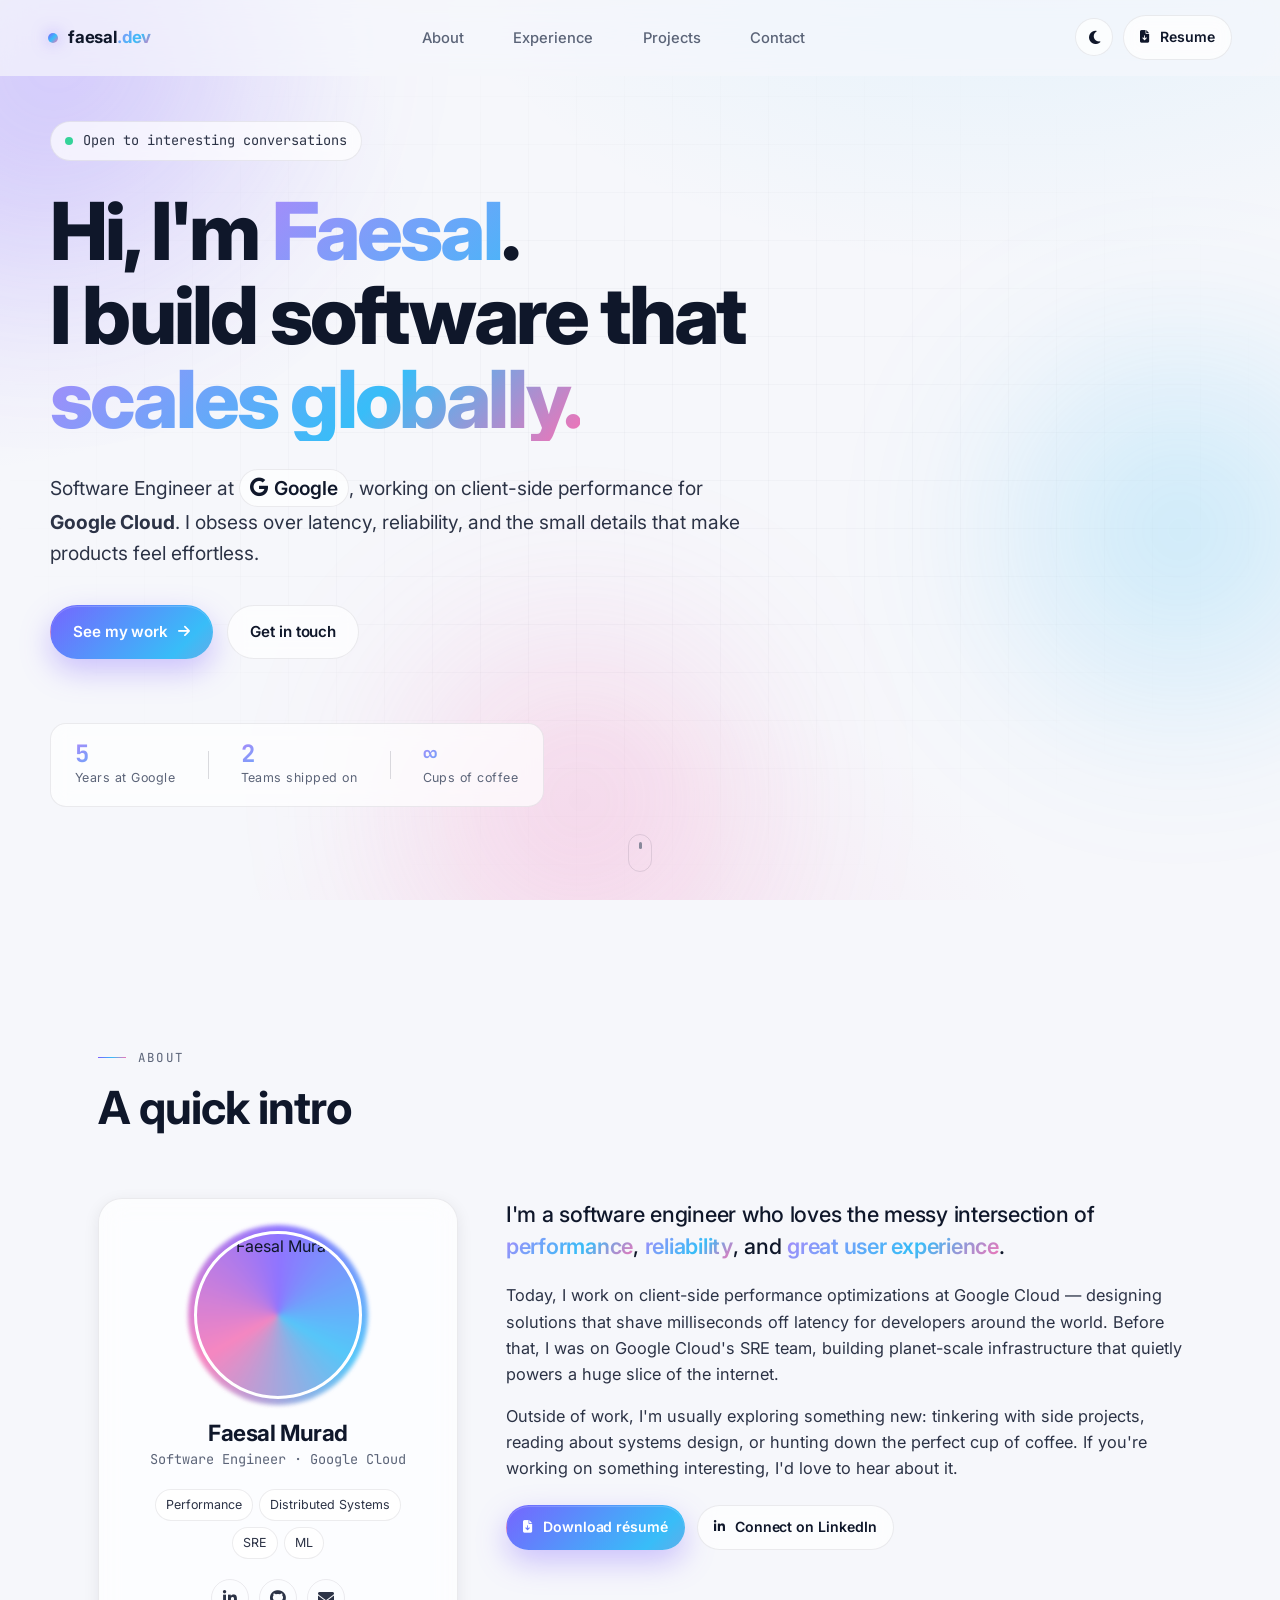
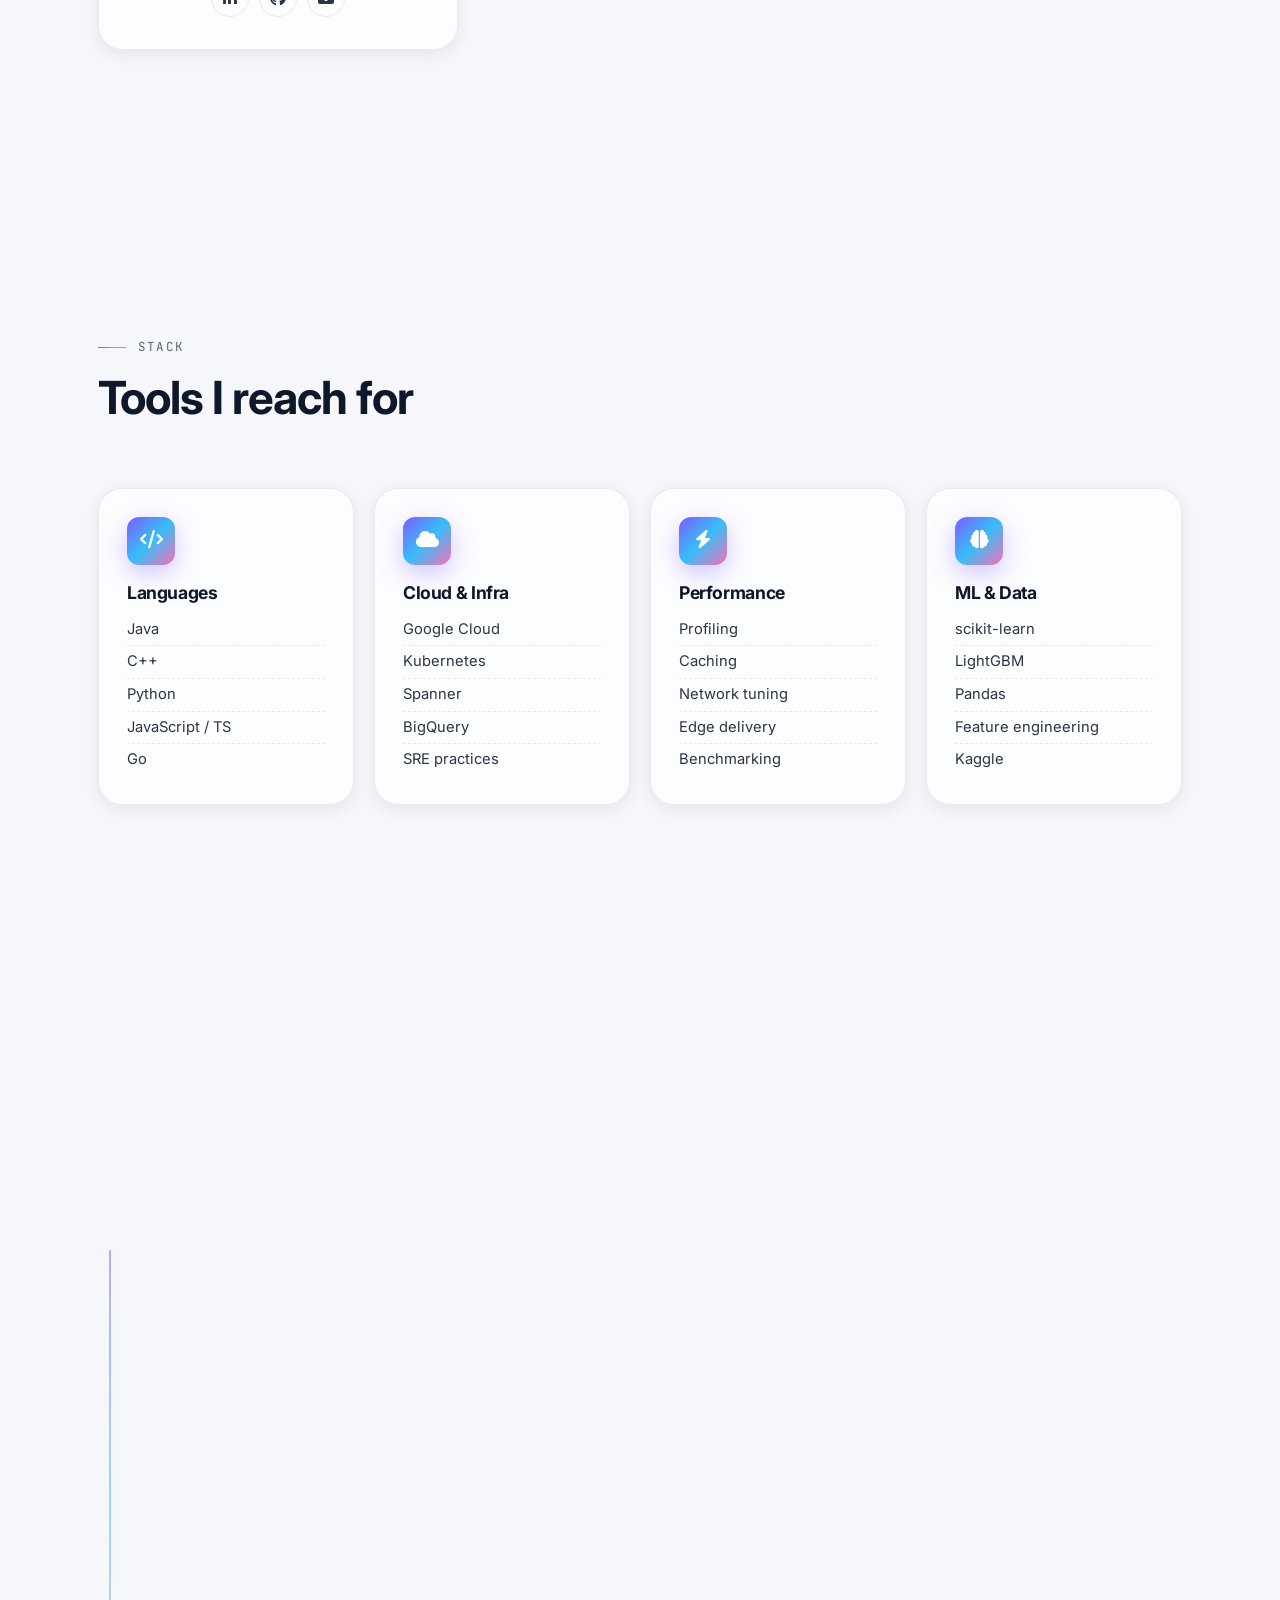
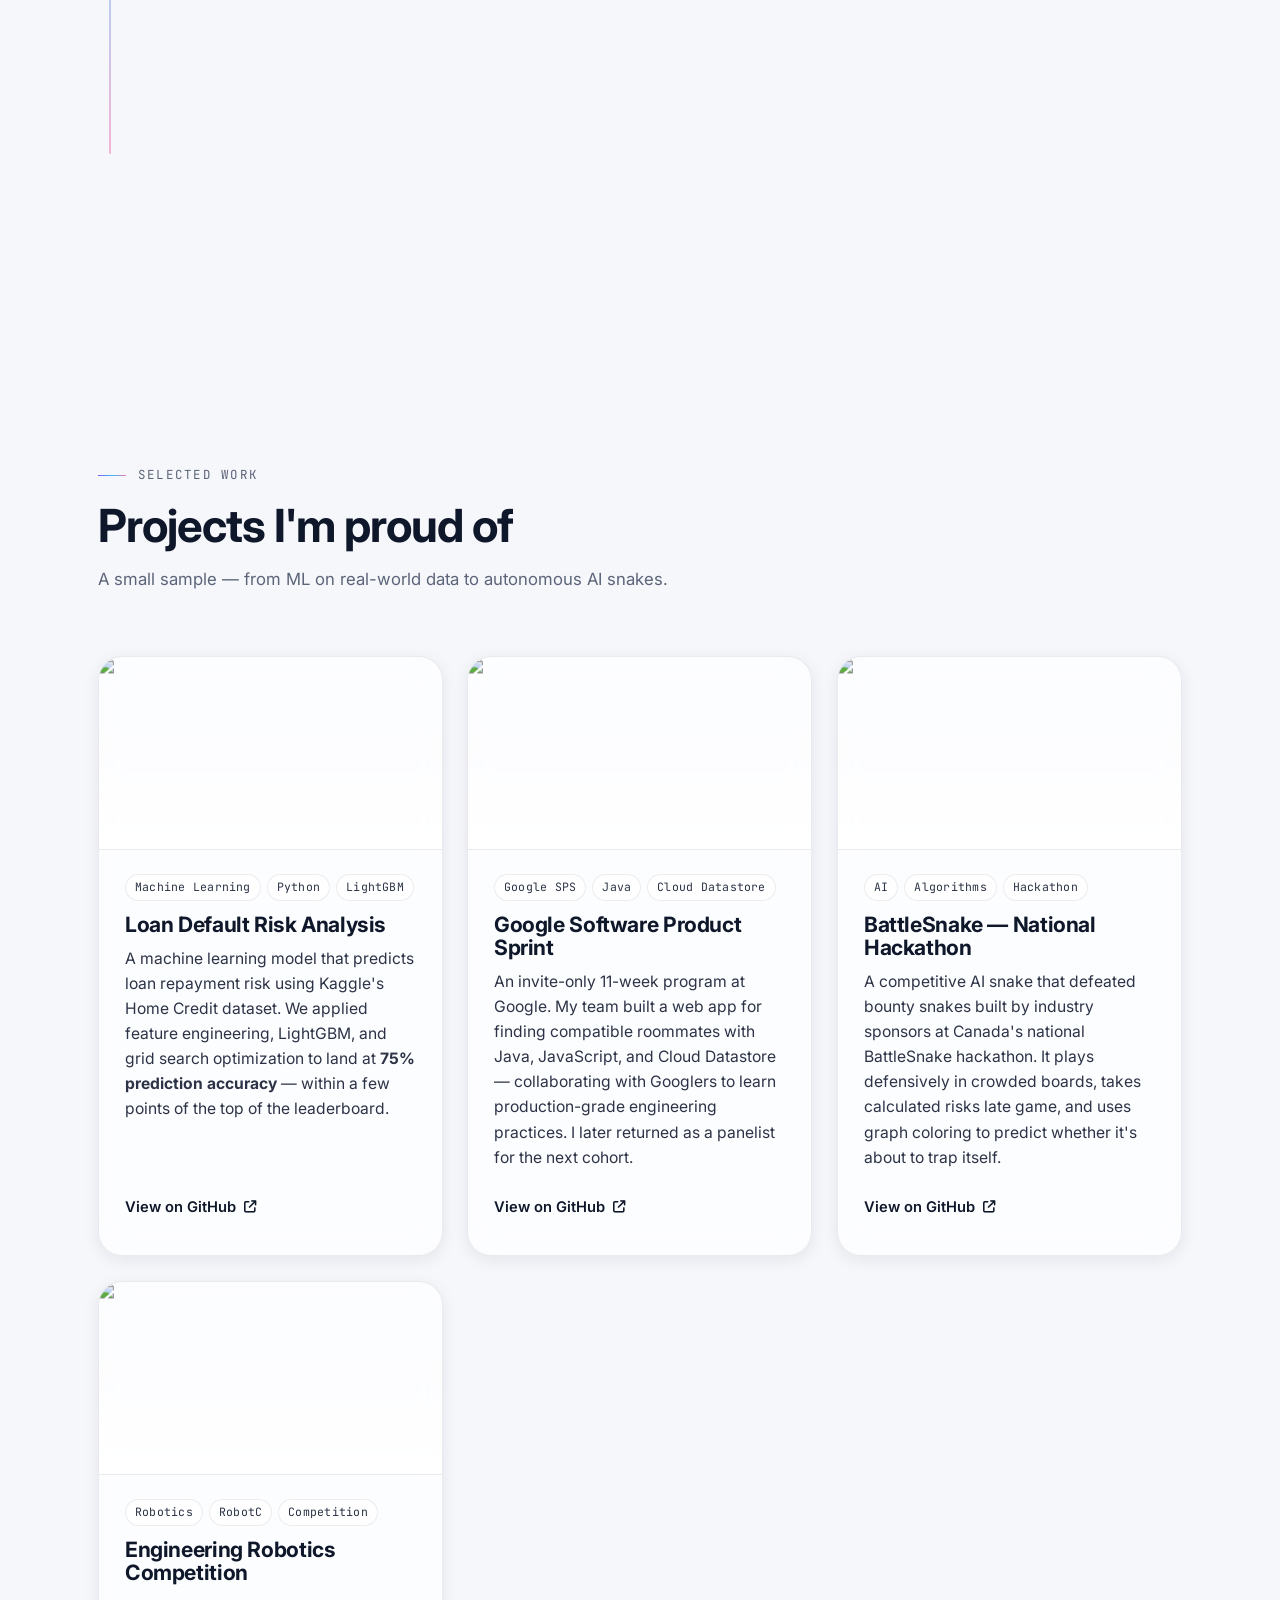
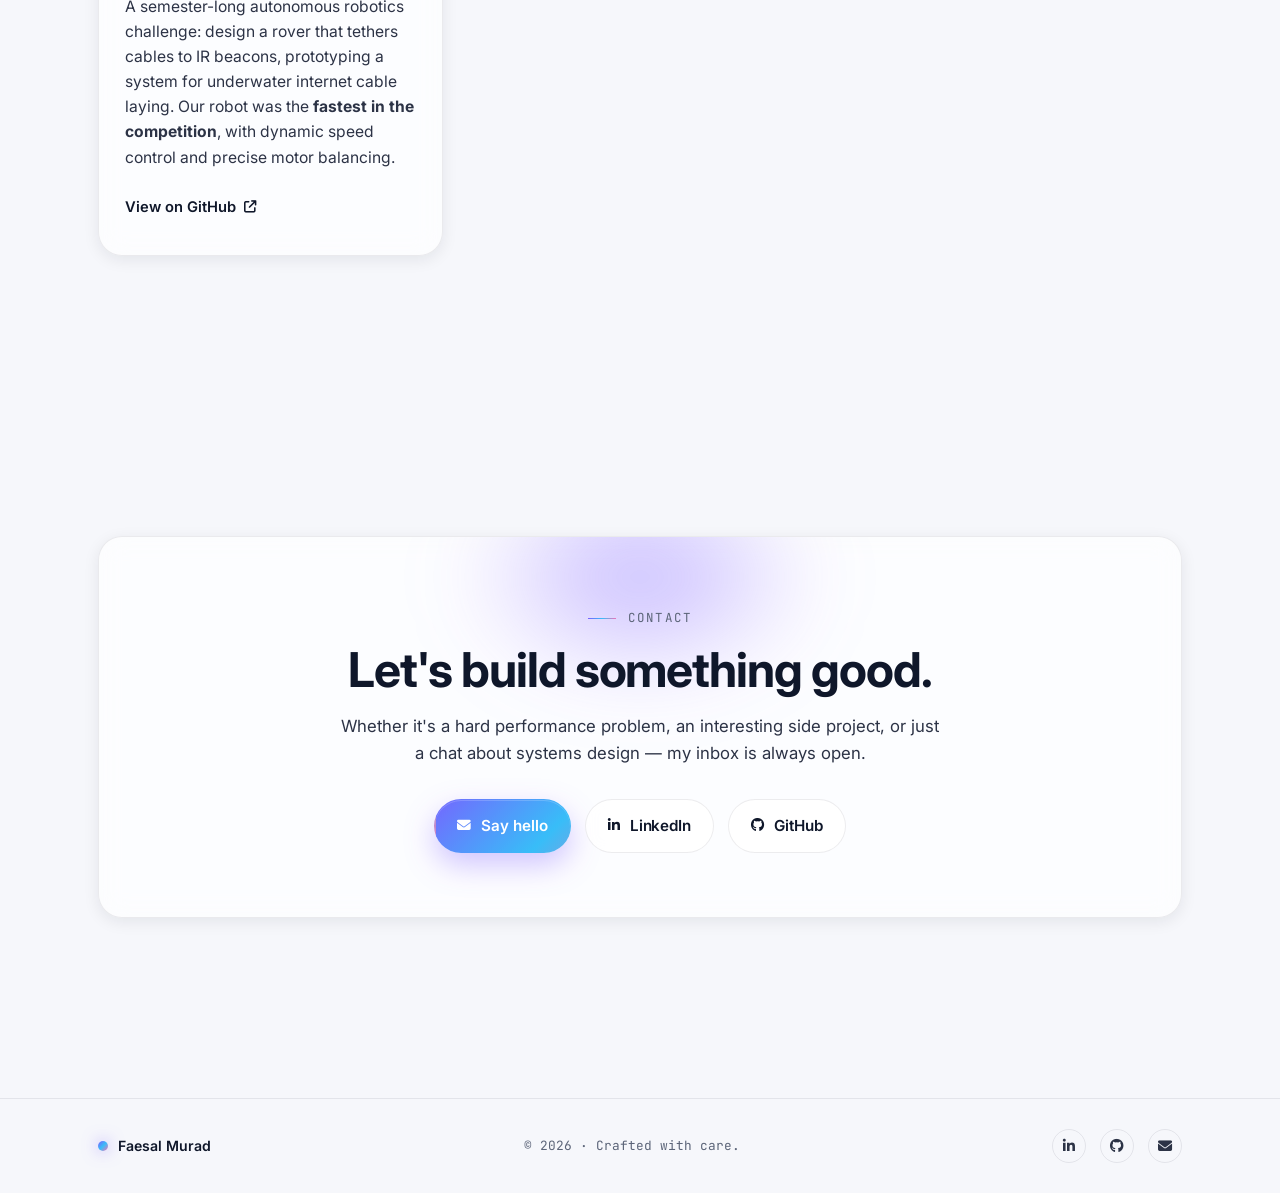
==== index.html @ 078f7876 "Modernize portfolio: dark/light theme, glassmorphism, animations Full redesign of the personal site " ====
<!DOCTYPE html>
<html lang="en">

<head>
  <meta charset="utf-8" />
  <meta name="viewport" content="width=device-width, initial-scale=1" />
  <meta name="description" content="Faesal Murad — Software Engineer at Google. Building performant, planet-scale systems for Google Cloud." />
  <meta name="theme-color" content="#0b0d12" />
  <meta http-equiv="cache-control" content="no-cache" />
  <meta http-equiv="expires" content="0" />
  <meta http-equiv="pragma" content="no-cache" />

  <title>Faesal Murad — Software Engineer @ Google</title>

  <link rel="preconnect" href="https://fonts.googleapis.com" />
  <link rel="preconnect" href="https://fonts.gstatic.com" crossorigin />
  <link href="https://fonts.googleapis.com/css2?family=Inter:wght@300;400;500;600;700;800&family=JetBrains+Mono:wght@400;500;600&display=swap" rel="stylesheet" />

  <link rel="stylesheet" href="https://cdnjs.cloudflare.com/ajax/libs/font-awesome/6.5.2/css/all.min.css" integrity="sha512-SnH5WK+bZxgPHs44uWIX+LLJAJ9/2PkPKZ5QiAj6Ta86w+fsb2TkcmfRyVX3pBnMFcV7oQPJkl9QevSCWr3W6A==" crossorigin="anonymous" referrerpolicy="no-referrer" />
  <link rel="stylesheet" href="assets/css/main.css" />
</head>

<body class="is-preload">
  <!-- Animated background -->
  <div class="bg-mesh" aria-hidden="true">
    <div class="blob blob-1"></div>
    <div class="blob blob-2"></div>
    <div class="blob blob-3"></div>
    <div class="grid-overlay"></div>
  </div>

  <!-- Cursor follower -->
  <div class="cursor-glow" aria-hidden="true"></div>

  <!-- Top navigation -->
  <nav class="nav" aria-label="Primary">
    <a href="#top" class="nav-brand">
      <span class="brand-dot"></span>
      <span class="brand-text">faesal<span class="brand-accent">.dev</span></span>
    </a>
    <ul class="nav-links">
      <li><a href="#about">About</a></li>
      <li><a href="#experience">Experience</a></li>
      <li><a href="#projects">Projects</a></li>
      <li><a href="#contact">Contact</a></li>
    </ul>
    <div class="nav-actions">
      <button id="theme-toggle" class="theme-toggle" aria-label="Toggle theme" title="Toggle theme">
        <i class="fas fa-moon" aria-hidden="true"></i>
      </button>
      <a href="FaesalMuradResume.pdf" class="btn btn-ghost btn-sm" target="_blank" rel="noopener">
        <i class="fas fa-file-arrow-down" aria-hidden="true"></i>
        <span>Resume</span>
      </a>
    </div>
  </nav>

  <main id="top">
    <!-- Hero -->
    <section class="hero">
      <div class="hero-inner">
        <div class="hero-status reveal">
          <span class="status-dot"></span>
          <span>Open to interesting conversations</span>
        </div>

        <h1 class="hero-title reveal">
          Hi, I'm <span class="grad-text">Faesal</span>.<br />
          I build software that<br />
          <span class="rotator">
            <span class="rotator-track">
              <span>scales globally.</span>
              <span>moves fast.</span>
              <span>just works.</span>
              <span>scales globally.</span>
            </span>
          </span>
        </h1>

        <p class="hero-sub reveal">
          Software Engineer at <a class="link-pill" href="https://about.google/" target="_blank" rel="noopener"><i class="fab fa-google" aria-hidden="true"></i><span>Google</span></a>,
          working on client-side performance for <strong>Google Cloud</strong>. I obsess over latency, reliability, and the small details that make products feel effortless.
        </p>

        <div class="hero-cta reveal">
          <a href="#projects" class="btn btn-primary">
            <span>See my work</span>
            <i class="fas fa-arrow-right" aria-hidden="true"></i>
          </a>
          <a href="#contact" class="btn btn-ghost">
            <span>Get in touch</span>
          </a>
        </div>

        <div class="hero-meta reveal">
          <div class="meta-item">
            <span class="meta-num" data-count="5">0</span>
            <span class="meta-label">Years at Google</span>
          </div>
          <div class="meta-divider"></div>
          <div class="meta-item">
            <span class="meta-num" data-count="2">0</span>
            <span class="meta-label">Teams shipped on</span>
          </div>
          <div class="meta-divider"></div>
          <div class="meta-item">
            <span class="meta-num">∞</span>
            <span class="meta-label">Cups of coffee</span>
          </div>
        </div>
      </div>

      <a href="#about" class="scroll-cue" aria-label="Scroll down">
        <span></span>
      </a>
    </section>

    <!-- About -->
    <section id="about" class="section">
      <div class="section-head reveal">
        <span class="eyebrow"><span class="eyebrow-line"></span>About</span>
        <h2>A quick intro</h2>
      </div>

      <div class="about-grid">
        <div class="about-card glass reveal">
          <div class="about-avatar">
            <img src="images/profile_picture.png" alt="Faesal Murad" loading="lazy" />
            <span class="avatar-ring"></span>
          </div>
          <h3>Faesal Murad</h3>
          <p class="about-role">Software Engineer · Google Cloud</p>
          <ul class="about-tags">
            <li>Performance</li>
            <li>Distributed Systems</li>
            <li>SRE</li>
            <li>ML</li>
          </ul>
          <div class="about-socials">
            <a href="https://www.linkedin.com/in/faesalmurad/" aria-label="LinkedIn" target="_blank" rel="noopener"><i class="fab fa-linkedin-in"></i></a>
            <a href="https://github.com/faesalm" aria-label="GitHub" target="_blank" rel="noopener"><i class="fab fa-github"></i></a>
            <a href="mailto:faesalmurad@gmail.com" aria-label="Email"><i class="fas fa-envelope"></i></a>
          </div>
        </div>

        <div class="about-content reveal">
          <p class="lede">
            I'm a software engineer who loves the messy intersection of <em>performance</em>, <em>reliability</em>, and <em>great user experience</em>.
          </p>
          <p>
            Today, I work on client-side performance optimizations at Google Cloud — designing solutions that shave milliseconds off latency for developers around the world. Before that, I was on Google Cloud's SRE team, building planet-scale infrastructure that quietly powers a huge slice of the internet.
          </p>
          <p>
            Outside of work, I'm usually exploring something new: tinkering with side projects, reading about systems design, or hunting down the perfect cup of coffee. If you're working on something interesting, I'd love to hear about it.
          </p>

          <div class="about-cta">
            <a href="FaesalMuradResume.pdf" class="btn btn-primary btn-sm" target="_blank" rel="noopener">
              <i class="fas fa-file-arrow-down"></i>
              <span>Download résumé</span>
            </a>
            <a href="https://www.linkedin.com/in/faesalmurad/" class="btn btn-ghost btn-sm" target="_blank" rel="noopener">
              <i class="fab fa-linkedin-in"></i>
              <span>Connect on LinkedIn</span>
            </a>
          </div>
        </div>
      </div>
    </section>

    <!-- Skills / Stack -->
    <section id="skills" class="section">
      <div class="section-head reveal">
        <span class="eyebrow"><span class="eyebrow-line"></span>Stack</span>
        <h2>Tools I reach for</h2>
      </div>

      <div class="skills-grid">
        <div class="skill-card glass reveal">
          <div class="skill-icon"><i class="fas fa-code"></i></div>
          <h4>Languages</h4>
          <ul>
            <li>Java</li><li>C++</li><li>Python</li><li>JavaScript / TS</li><li>Go</li>
          </ul>
        </div>
        <div class="skill-card glass reveal">
          <div class="skill-icon"><i class="fas fa-cloud"></i></div>
          <h4>Cloud &amp; Infra</h4>
          <ul>
            <li>Google Cloud</li><li>Kubernetes</li><li>Spanner</li><li>BigQuery</li><li>SRE practices</li>
          </ul>
        </div>
        <div class="skill-card glass reveal">
          <div class="skill-icon"><i class="fas fa-bolt"></i></div>
          <h4>Performance</h4>
          <ul>
            <li>Profiling</li><li>Caching</li><li>Network tuning</li><li>Edge delivery</li><li>Benchmarking</li>
          </ul>
        </div>
        <div class="skill-card glass reveal">
          <div class="skill-icon"><i class="fas fa-brain"></i></div>
          <h4>ML &amp; Data</h4>
          <ul>
            <li>scikit-learn</li><li>LightGBM</li><li>Pandas</li><li>Feature engineering</li><li>Kaggle</li>
          </ul>
        </div>
      </div>
    </section>

    <!-- Experience timeline -->
    <section id="experience" class="section">
      <div class="section-head reveal">
        <span class="eyebrow"><span class="eyebrow-line"></span>Experience</span>
        <h2>The path so far</h2>
      </div>

      <ol class="timeline">
        <li class="timeline-item reveal">
          <div class="timeline-dot"><i class="fab fa-google"></i></div>
          <div class="timeline-card glass">
            <div class="timeline-meta">
              <span class="timeline-when">Now</span>
              <span class="timeline-where">Google Cloud · Performance</span>
            </div>
            <h3>Software Engineer — Client-side Performance</h3>
            <p>Designing and shipping client-side optimizations that reduce latency for Google Cloud customers. Working across tooling, SDKs, and developer experience.</p>
          </div>
        </li>
        <li class="timeline-item reveal">
          <div class="timeline-dot"><i class="fas fa-shield-halved"></i></div>
          <div class="timeline-card glass">
            <div class="timeline-meta">
              <span class="timeline-when">Year 1</span>
              <span class="timeline-where">Google Cloud · SRE</span>
            </div>
            <h3>Software Engineer — Site Reliability</h3>
            <p>Built planet-scale infrastructure powering Google Cloud's industry-leading reliability. Focused on automation, monitoring, and graceful failure modes.</p>
          </div>
        </li>
        <li class="timeline-item reveal">
          <div class="timeline-dot"><i class="fas fa-graduation-cap"></i></div>
          <div class="timeline-card glass">
            <div class="timeline-meta">
              <span class="timeline-when">Earlier</span>
              <span class="timeline-where">Internships &amp; programs</span>
            </div>
            <h3>Google SPS, Internships, Hackathons</h3>
            <p>Software Product Sprint with Google, robotics competitions, BattleSnake nationals, and a heap of side projects that taught me to ship.</p>
          </div>
        </li>
      </ol>
    </section>

    <!-- Projects -->
    <section id="projects" class="section">
      <div class="section-head reveal">
        <span class="eyebrow"><span class="eyebrow-line"></span>Selected work</span>
        <h2>Projects I'm proud of</h2>
        <p class="section-sub">A small sample — from ML on real-world data to autonomous AI snakes.</p>
      </div>

      <div class="projects-grid">
        <article class="project-card glass reveal" data-tilt>
          <a class="project-media" href="https://github.com/faesalm/Loan-Default" target="_blank" rel="noopener" aria-label="View Loan Default Risk Analysis on GitHub">
            <img src="images/thumbs/loans.jpg" alt="" loading="lazy" />
            <span class="project-glow"></span>
          </a>
          <div class="project-body">
            <div class="project-tags">
              <span>Machine Learning</span>
              <span>Python</span>
              <span>LightGBM</span>
            </div>
            <h3>Loan Default Risk Analysis</h3>
            <p>A machine learning model that predicts loan repayment risk using Kaggle's Home Credit dataset. We applied feature engineering, LightGBM, and grid search optimization to land at <strong>75% prediction accuracy</strong> — within a few points of the top of the leaderboard.</p>
            <a href="https://github.com/faesalm/Loan-Default" class="project-link" target="_blank" rel="noopener">
              <span>View on GitHub</span>
              <i class="fas fa-arrow-up-right-from-square"></i>
            </a>
          </div>
        </article>

        <article class="project-card glass reveal" data-tilt>
          <a class="project-media" href="https://github.com/codeu-spring-2019-team-36/codeu-starter-project" target="_blank" rel="noopener" aria-label="View Google SPS project on GitHub">
            <img src="images/thumbs/CodeU.jpg" alt="" loading="lazy" />
            <span class="project-glow"></span>
          </a>
          <div class="project-body">
            <div class="project-tags">
              <span>Google SPS</span>
              <span>Java</span>
              <span>Cloud Datastore</span>
            </div>
            <h3>Google Software Product Sprint</h3>
            <p>An invite-only 11-week program at Google. My team built a web app for finding compatible roommates with Java, JavaScript, and Cloud Datastore — collaborating with Googlers to learn production-grade engineering practices. I later returned as a panelist for the next cohort.</p>
            <a href="https://github.com/codeu-spring-2019-team-36/codeu-starter-project" class="project-link" target="_blank" rel="noopener">
              <span>View on GitHub</span>
              <i class="fas fa-arrow-up-right-from-square"></i>
            </a>
          </div>
        </article>

        <article class="project-card glass reveal" data-tilt>
          <a class="project-media" href="https://github.com/faesalm/battlesnake_2019" target="_blank" rel="noopener" aria-label="View BattleSnake project on GitHub">
            <img src="images/thumbs/battlesnake.png" alt="" loading="lazy" />
            <span class="project-glow"></span>
          </a>
          <div class="project-body">
            <div class="project-tags">
              <span>AI</span>
              <span>Algorithms</span>
              <span>Hackathon</span>
            </div>
            <h3>BattleSnake — National Hackathon</h3>
            <p>A competitive AI snake that defeated bounty snakes built by industry sponsors at Canada's national BattleSnake hackathon. It plays defensively in crowded boards, takes calculated risks late game, and uses graph coloring to predict whether it's about to trap itself.</p>
            <a href="https://github.com/faesalm/battlesnake_2019" class="project-link" target="_blank" rel="noopener">
              <span>View on GitHub</span>
              <i class="fas fa-arrow-up-right-from-square"></i>
            </a>
          </div>
        </article>

        <article class="project-card glass reveal" data-tilt>
          <a class="project-media" href="https://github.com/faesalm/ENGR-120" target="_blank" rel="noopener" aria-label="View Engineering Robotics Competition on GitHub">
            <img src="images/thumbs/robot.jpg" alt="" loading="lazy" />
            <span class="project-glow"></span>
          </a>
          <div class="project-body">
            <div class="project-tags">
              <span>Robotics</span>
              <span>RobotC</span>
              <span>Competition</span>
            </div>
            <h3>Engineering Robotics Competition</h3>
            <p>A semester-long autonomous robotics challenge: design a rover that tethers cables to IR beacons, prototyping a system for underwater internet cable laying. Our robot was the <strong>fastest in the competition</strong>, with dynamic speed control and precise motor balancing.</p>
            <a href="https://github.com/faesalm/ENGR-120" class="project-link" target="_blank" rel="noopener">
              <span>View on GitHub</span>
              <i class="fas fa-arrow-up-right-from-square"></i>
            </a>
          </div>
        </article>
      </div>
    </section>

    <!-- Contact -->
    <section id="contact" class="section">
      <div class="contact-card glass reveal">
        <div class="contact-glow"></div>
        <span class="eyebrow"><span class="eyebrow-line"></span>Contact</span>
        <h2>Let's build something good.</h2>
        <p>Whether it's a hard performance problem, an interesting side project, or just a chat about systems design — my inbox is always open.</p>

        <div class="contact-actions">
          <a href="mailto:faesalmurad@gmail.com" class="btn btn-primary">
            <i class="fas fa-envelope"></i>
            <span>Say hello</span>
          </a>
          <a href="https://www.linkedin.com/in/faesalmurad/" class="btn btn-ghost" target="_blank" rel="noopener">
            <i class="fab fa-linkedin-in"></i>
            <span>LinkedIn</span>
          </a>
          <a href="https://github.com/faesalm" class="btn btn-ghost" target="_blank" rel="noopener">
            <i class="fab fa-github"></i>
            <span>GitHub</span>
          </a>
        </div>
      </div>
    </section>
  </main>

  <footer class="footer">
    <div class="footer-inner">
      <span class="footer-brand">
        <span class="brand-dot"></span>
        Faesal Murad
      </span>
      <span class="footer-meta">© <span id="year"></span> · Crafted with care.</span>
      <div class="footer-socials">
        <a href="https://www.linkedin.com/in/faesalmurad/" aria-label="LinkedIn" target="_blank" rel="noopener"><i class="fab fa-linkedin-in"></i></a>
        <a href="https://github.com/faesalm" aria-label="GitHub" target="_blank" rel="noopener"><i class="fab fa-github"></i></a>
        <a href="mailto:faesalmurad@gmail.com" aria-label="Email"><i class="fas fa-envelope"></i></a>
      </div>
    </div>
  </footer>

  <script src="assets/js/main.js"></script>
</body>

</html>
---- assets/css/main.css ----
/* =========================================================
   Faesal Murad — portfolio
   Modern dark/light theme, glassmorphism, gradients, motion
   ========================================================= */

/* ---------- Reset / base ---------- */
*,
*::before,
*::after {
  box-sizing: border-box;
}

html {
  scroll-behavior: smooth;
  -webkit-font-smoothing: antialiased;
  -moz-osx-font-smoothing: grayscale;
  text-rendering: optimizeLegibility;
}

body {
  margin: 0;
  min-height: 100vh;
  font-family: 'Inter', -apple-system, BlinkMacSystemFont, 'Segoe UI', Roboto, sans-serif;
  font-size: 16px;
  line-height: 1.6;
  color: var(--fg);
  background: var(--bg);
  overflow-x: hidden;
  transition: background-color 0.4s ease, color 0.4s ease;
}

img {
  max-width: 100%;
  display: block;
}

button {
  font-family: inherit;
  cursor: pointer;
  background: none;
  border: none;
  color: inherit;
}

a {
  color: inherit;
  text-decoration: none;
  transition: color 0.2s ease;
}

ul {
  list-style: none;
  padding: 0;
  margin: 0;
}

::selection {
  background: rgba(124, 92, 255, 0.35);
  color: #fff;
}

/* ---------- Theme tokens ---------- */
:root {
  /* dark default */
  --bg: #0b0d12;
  --bg-2: #11141b;
  --surface: rgba(255, 255, 255, 0.04);
  --surface-2: rgba(255, 255, 255, 0.06);
  --border: rgba(255, 255, 255, 0.08);
  --border-strong: rgba(255, 255, 255, 0.18);
  --fg: #e7eaf2;
  --fg-muted: #9aa3b2;
  --fg-soft: #c8cdd9;

  --accent-1: #7c5cff;   /* violet */
  --accent-2: #38bdf8;   /* sky */
  --accent-3: #f472b6;   /* pink */
  --accent-warm: #fbbf24;

  --grad-primary: linear-gradient(135deg, #7c5cff 0%, #38bdf8 50%, #f472b6 100%);
  --grad-text: linear-gradient(135deg, #a78bfa 0%, #38bdf8 60%, #f472b6 100%);
  --grad-border: linear-gradient(135deg, rgba(124, 92, 255, 0.6), rgba(56, 189, 248, 0.5), rgba(244, 114, 182, 0.5));

  --shadow-sm: 0 4px 16px rgba(0, 0, 0, 0.25);
  --shadow-md: 0 12px 40px rgba(0, 0, 0, 0.35);
  --shadow-lg: 0 24px 80px rgba(0, 0, 0, 0.45);
  --shadow-glow: 0 0 60px rgba(124, 92, 255, 0.35);

  --radius-sm: 10px;
  --radius: 16px;
  --radius-lg: 24px;
  --radius-xl: 32px;

  --container: 1180px;
  --header-h: 76px;
}

[data-theme='light'] {
  --bg: #f6f7fb;
  --bg-2: #ffffff;
  --surface: rgba(255, 255, 255, 0.7);
  --surface-2: rgba(255, 255, 255, 0.85);
  --border: rgba(15, 23, 42, 0.08);
  --border-strong: rgba(15, 23, 42, 0.15);
  --fg: #0f172a;
  --fg-muted: #5b6478;
  --fg-soft: #2c3346;

  --shadow-sm: 0 4px 16px rgba(15, 23, 42, 0.08);
  --shadow-md: 0 12px 40px rgba(15, 23, 42, 0.10);
  --shadow-lg: 0 24px 80px rgba(15, 23, 42, 0.14);
  --shadow-glow: 0 0 60px rgba(124, 92, 255, 0.18);
}

/* Preload mask to avoid FOUC */
body.is-preload * {
  animation: none !important;
  transition: none !important;
}

/* ---------- Animated background ---------- */
.bg-mesh {
  position: fixed;
  inset: 0;
  z-index: -2;
  overflow: hidden;
  pointer-events: none;
  background:
    radial-gradient(1000px 600px at 80% -10%, rgba(56, 189, 248, 0.10), transparent 60%),
    radial-gradient(900px 500px at -10% 20%, rgba(124, 92, 255, 0.12), transparent 60%),
    radial-gradient(700px 500px at 50% 110%, rgba(244, 114, 182, 0.10), transparent 60%),
    var(--bg);
}

.blob {
  position: absolute;
  width: 520px;
  height: 520px;
  border-radius: 50%;
  filter: blur(90px);
  opacity: 0.55;
  animation: float 18s ease-in-out infinite;
  will-change: transform;
}

.blob-1 { top: -120px; left: -120px;   background: radial-gradient(circle at 30% 30%, #7c5cff, transparent 60%); }
.blob-2 { top: 30%;    right: -160px;  background: radial-gradient(circle at 50% 50%, #38bdf8, transparent 60%); animation-delay: -6s; }
.blob-3 { bottom: -160px; left: 25%;   background: radial-gradient(circle at 50% 50%, #f472b6, transparent 60%); animation-delay: -12s; }

[data-theme='light'] .blob { opacity: 0.35; }

.grid-overlay {
  position: absolute;
  inset: 0;
  background-image:
    linear-gradient(rgba(255, 255, 255, 0.04) 1px, transparent 1px),
    linear-gradient(90deg, rgba(255, 255, 255, 0.04) 1px, transparent 1px);
  background-size: 48px 48px;
  mask-image: radial-gradient(ellipse at center, black 30%, transparent 75%);
  -webkit-mask-image: radial-gradient(ellipse at center, black 30%, transparent 75%);
  opacity: 0.5;
}

[data-theme='light'] .grid-overlay {
  background-image:
    linear-gradient(rgba(15, 23, 42, 0.05) 1px, transparent 1px),
    linear-gradient(90deg, rgba(15, 23, 42, 0.05) 1px, transparent 1px);
}

@keyframes float {
  0%, 100% { transform: translate3d(0, 0, 0) scale(1); }
  33%      { transform: translate3d(40px, -30px, 0) scale(1.05); }
  66%      { transform: translate3d(-30px, 40px, 0) scale(0.95); }
}

/* ---------- Cursor follower (desktop only) ---------- */
.cursor-glow {
  position: fixed;
  top: 0;
  left: 0;
  width: 360px;
  height: 360px;
  border-radius: 50%;
  pointer-events: none;
  background: radial-gradient(circle, rgba(124, 92, 255, 0.18), rgba(56, 189, 248, 0.10) 35%, transparent 70%);
  transform: translate(-50%, -50%);
  z-index: -1;
  opacity: 0;
  transition: opacity 0.3s ease;
  mix-blend-mode: screen;
}

[data-theme='light'] .cursor-glow {
  background: radial-gradient(circle, rgba(124, 92, 255, 0.12), rgba(56, 189, 248, 0.06) 35%, transparent 70%);
  mix-blend-mode: multiply;
}

@media (hover: hover) and (pointer: fine) {
  .cursor-glow.is-active { opacity: 1; }
}

/* ---------- Navigation ---------- */
.nav {
  position: fixed;
  top: 0;
  left: 0;
  right: 0;
  height: var(--header-h);
  display: flex;
  align-items: center;
  justify-content: space-between;
  padding: 0 clamp(20px, 4vw, 48px);
  z-index: 100;
  backdrop-filter: blur(16px) saturate(140%);
  -webkit-backdrop-filter: blur(16px) saturate(140%);
  background: color-mix(in srgb, var(--bg) 70%, transparent);
  border-bottom: 1px solid transparent;
  transition: background 0.3s ease, border-color 0.3s ease, box-shadow 0.3s ease;
}

.nav.is-scrolled {
  border-bottom-color: var(--border);
  box-shadow: 0 4px 30px rgba(0, 0, 0, 0.18);
}

.nav-brand {
  display: inline-flex;
  align-items: center;
  gap: 10px;
  font-weight: 700;
  letter-spacing: -0.01em;
  font-size: 1.05rem;
}

.brand-dot {
  width: 10px;
  height: 10px;
  border-radius: 50%;
  background: var(--grad-primary);
  box-shadow: 0 0 16px rgba(124, 92, 255, 0.6);
  animation: pulse 2.6s ease-in-out infinite;
}

@keyframes pulse {
  0%, 100% { transform: scale(1); box-shadow: 0 0 16px rgba(124, 92, 255, 0.6); }
  50%      { transform: scale(1.2); box-shadow: 0 0 24px rgba(124, 92, 255, 0.9); }
}

.brand-text { color: var(--fg); }
.brand-accent {
  background: var(--grad-text);
  -webkit-background-clip: text;
  background-clip: text;
  color: transparent;
}

.nav-links {
  display: flex;
  gap: clamp(8px, 2vw, 28px);
  align-items: center;
}

.nav-links a {
  color: var(--fg-muted);
  font-size: 0.92rem;
  font-weight: 500;
  padding: 8px 12px;
  border-radius: 999px;
  position: relative;
  transition: color 0.2s ease, background 0.2s ease;
}

.nav-links a:hover {
  color: var(--fg);
  background: var(--surface);
}

.nav-actions {
  display: flex;
  align-items: center;
  gap: 10px;
}

.theme-toggle {
  width: 38px;
  height: 38px;
  border-radius: 50%;
  display: inline-flex;
  align-items: center;
  justify-content: center;
  border: 1px solid var(--border);
  background: var(--surface);
  color: var(--fg);
  transition: transform 0.3s ease, background 0.2s ease, border-color 0.2s ease;
}

.theme-toggle:hover {
  transform: rotate(-15deg);
  background: var(--surface-2);
  border-color: var(--border-strong);
}

.theme-toggle i { font-size: 0.95rem; }

@media (max-width: 720px) {
  .nav-links { display: none; }
}

/* ---------- Buttons ---------- */
.btn {
  display: inline-flex;
  align-items: center;
  gap: 10px;
  padding: 14px 22px;
  border-radius: 999px;
  font-weight: 600;
  font-size: 0.95rem;
  letter-spacing: -0.005em;
  cursor: pointer;
  border: 1px solid transparent;
  transition: transform 0.2s ease, box-shadow 0.25s ease, background 0.25s ease, border-color 0.25s ease, color 0.2s ease;
  white-space: nowrap;
  position: relative;
  overflow: hidden;
}

.btn-sm { padding: 10px 16px; font-size: 0.88rem; }

.btn i { font-size: 0.9em; }

.btn-primary {
  color: #fff;
  background: var(--grad-primary);
  background-size: 180% 180%;
  background-position: 0% 50%;
  box-shadow: 0 12px 30px rgba(124, 92, 255, 0.35), inset 0 1px 0 rgba(255, 255, 255, 0.18);
}

.btn-primary:hover {
  transform: translateY(-2px);
  background-position: 100% 50%;
  box-shadow: 0 18px 40px rgba(124, 92, 255, 0.45), inset 0 1px 0 rgba(255, 255, 255, 0.24);
}

.btn-ghost {
  color: var(--fg);
  background: var(--surface);
  border-color: var(--border);
  backdrop-filter: blur(8px);
}

.btn-ghost:hover {
  background: var(--surface-2);
  border-color: var(--border-strong);
  transform: translateY(-2px);
}

/* ---------- Layout ---------- */
.section {
  max-width: var(--container);
  margin: 0 auto;
  padding: clamp(80px, 12vw, 140px) clamp(20px, 5vw, 48px);
}

.section-head {
  margin-bottom: clamp(40px, 6vw, 64px);
  text-align: left;
  max-width: 780px;
}

.eyebrow {
  display: inline-flex;
  align-items: center;
  gap: 12px;
  font-family: 'JetBrains Mono', ui-monospace, monospace;
  font-size: 0.78rem;
  letter-spacing: 0.18em;
  text-transform: uppercase;
  color: var(--fg-muted);
  margin-bottom: 16px;
}

.eyebrow-line {
  display: inline-block;
  width: 28px;
  height: 1px;
  background: var(--grad-primary);
}

h1, h2, h3, h4 {
  margin: 0;
  letter-spacing: -0.022em;
  color: var(--fg);
  font-weight: 700;
  line-height: 1.1;
}

h2 {
  font-size: clamp(2rem, 4.2vw, 2.85rem);
  font-weight: 700;
}

.section-sub {
  margin-top: 14px;
  color: var(--fg-muted);
  font-size: 1.05rem;
  max-width: 620px;
}

/* ---------- Hero ---------- */
.hero {
  min-height: 100vh;
  display: flex;
  align-items: center;
  justify-content: center;
  padding: calc(var(--header-h) + 32px) clamp(20px, 5vw, 48px) 80px;
  position: relative;
}

.hero-inner {
  max-width: var(--container);
  width: 100%;
  margin: 0 auto;
}

.hero-status {
  display: inline-flex;
  align-items: center;
  gap: 10px;
  padding: 8px 14px;
  border-radius: 999px;
  background: var(--surface);
  border: 1px solid var(--border);
  font-size: 0.85rem;
  color: var(--fg-soft);
  font-family: 'JetBrains Mono', ui-monospace, monospace;
  margin-bottom: 28px;
  backdrop-filter: blur(8px);
}

.status-dot {
  width: 8px;
  height: 8px;
  border-radius: 50%;
  background: #34d399;
  box-shadow: 0 0 0 0 rgba(52, 211, 153, 0.5);
  animation: ping 2s cubic-bezier(0, 0, 0.2, 1) infinite;
}

@keyframes ping {
  0%   { box-shadow: 0 0 0 0 rgba(52, 211, 153, 0.55); }
  70%  { box-shadow: 0 0 0 12px rgba(52, 211, 153, 0); }
  100% { box-shadow: 0 0 0 0 rgba(52, 211, 153, 0); }
}

.hero-title {
  font-size: clamp(2.25rem, 6.4vw, 5rem);
  font-weight: 800;
  letter-spacing: -0.035em;
  line-height: 1.05;
  margin-bottom: 28px;
}

.grad-text {
  background: var(--grad-text);
  -webkit-background-clip: text;
  background-clip: text;
  color: transparent;
  background-size: 200% 200%;
  animation: shimmer 8s ease-in-out infinite;
}

@keyframes shimmer {
  0%, 100% { background-position: 0% 50%; }
  50%      { background-position: 100% 50%; }
}

.rotator {
  display: inline-block;
  height: 1.05em;
  overflow: hidden;
  vertical-align: bottom;
  position: relative;
}

.rotator-track {
  display: flex;
  flex-direction: column;
  animation: rotate-words 9s cubic-bezier(0.83, 0, 0.17, 1) infinite;
}

.rotator-track span {
  display: block;
  height: 1.05em;
  background: var(--grad-text);
  -webkit-background-clip: text;
  background-clip: text;
  color: transparent;
}

@keyframes rotate-words {
  0%, 25%   { transform: translateY(0); }
  33%, 58%  { transform: translateY(-1.05em); }
  66%, 91%  { transform: translateY(-2.10em); }
  100%      { transform: translateY(-3.15em); }
}

.hero-sub {
  font-size: clamp(1.05rem, 1.6vw, 1.2rem);
  color: var(--fg-soft);
  max-width: 700px;
  margin-bottom: 36px;
}

.link-pill {
  display: inline-flex;
  align-items: center;
  gap: 6px;
  padding: 3px 10px;
  border-radius: 999px;
  background: var(--surface);
  border: 1px solid var(--border);
  font-weight: 600;
  color: var(--fg);
  transition: background 0.2s ease, border-color 0.2s ease, transform 0.2s ease;
  vertical-align: baseline;
}

.link-pill:hover {
  background: var(--surface-2);
  border-color: var(--border-strong);
  transform: translateY(-1px);
}

.hero-cta {
  display: flex;
  flex-wrap: wrap;
  gap: 14px;
  margin-bottom: 64px;
}

.hero-meta {
  display: inline-flex;
  align-items: center;
  flex-wrap: wrap;
  gap: clamp(16px, 3vw, 32px);
  padding: 18px 24px;
  border-radius: var(--radius);
  background: var(--surface);
  border: 1px solid var(--border);
  backdrop-filter: blur(10px);
  -webkit-backdrop-filter: blur(10px);
}

.meta-item {
  display: inline-flex;
  flex-direction: column;
  gap: 2px;
}

.meta-num {
  font-family: 'JetBrains Mono', ui-monospace, monospace;
  font-size: 1.5rem;
  font-weight: 700;
  background: var(--grad-text);
  -webkit-background-clip: text;
  background-clip: text;
  color: transparent;
  line-height: 1;
}

.meta-label {
  font-size: 0.78rem;
  color: var(--fg-muted);
  letter-spacing: 0.04em;
}

.meta-divider {
  width: 1px;
  height: 28px;
  background: var(--border-strong);
}

.scroll-cue {
  position: absolute;
  bottom: 28px;
  left: 50%;
  transform: translateX(-50%);
  width: 24px;
  height: 38px;
  border: 1.5px solid var(--border-strong);
  border-radius: 14px;
  display: inline-flex;
  justify-content: center;
  padding-top: 7px;
  opacity: 0.7;
  transition: opacity 0.2s ease;
}

.scroll-cue:hover { opacity: 1; }

.scroll-cue span {
  width: 3px;
  height: 7px;
  border-radius: 2px;
  background: var(--fg-muted);
  animation: scrollCue 1.6s ease-in-out infinite;
}

@keyframes scrollCue {
  0%   { transform: translateY(0); opacity: 0; }
  40%  { opacity: 1; }
  100% { transform: translateY(12px); opacity: 0; }
}

/* ---------- Glass surface ---------- */
.glass {
  background: var(--surface);
  border: 1px solid var(--border);
  border-radius: var(--radius-lg);
  backdrop-filter: blur(14px) saturate(140%);
  -webkit-backdrop-filter: blur(14px) saturate(140%);
  box-shadow: var(--shadow-sm);
  position: relative;
  overflow: hidden;
}

.glass::before {
  content: '';
  position: absolute;
  inset: 0;
  border-radius: inherit;
  padding: 1px;
  background: var(--grad-border);
  -webkit-mask: linear-gradient(#000 0 0) content-box, linear-gradient(#000 0 0);
          mask: linear-gradient(#000 0 0) content-box, linear-gradient(#000 0 0);
  -webkit-mask-composite: xor;
          mask-composite: exclude;
  opacity: 0;
  transition: opacity 0.4s ease;
  pointer-events: none;
}

.glass:hover::before { opacity: 0.7; }

/* ---------- About ---------- */
.about-grid {
  display: grid;
  grid-template-columns: minmax(260px, 360px) 1fr;
  gap: 48px;
  align-items: start;
}

@media (max-width: 880px) {
  .about-grid { grid-template-columns: 1fr; }
}

.about-card {
  padding: 32px;
  text-align: center;
}

.about-avatar {
  position: relative;
  width: 168px;
  height: 168px;
  margin: 0 auto 22px;
  border-radius: 50%;
}

.about-avatar img {
  width: 100%;
  height: 100%;
  object-fit: cover;
  border-radius: 50%;
  position: relative;
  z-index: 1;
  border: 3px solid var(--bg-2);
}

.avatar-ring {
  position: absolute;
  inset: -6px;
  border-radius: 50%;
  background: conic-gradient(from 0deg, #7c5cff, #38bdf8, #f472b6, #7c5cff);
  filter: blur(2px);
  opacity: 0.85;
  animation: spin 12s linear infinite;
}

@keyframes spin {
  to { transform: rotate(360deg); }
}

.about-card h3 {
  font-size: 1.4rem;
  margin-bottom: 4px;
}

.about-role {
  color: var(--fg-muted);
  font-family: 'JetBrains Mono', ui-monospace, monospace;
  font-size: 0.85rem;
  margin: 0 0 18px;
}

.about-tags {
  display: flex;
  flex-wrap: wrap;
  justify-content: center;
  gap: 6px;
  margin-bottom: 20px;
}

.about-tags li {
  font-size: 0.78rem;
  padding: 5px 10px;
  border-radius: 999px;
  background: var(--surface-2);
  border: 1px solid var(--border);
  color: var(--fg-soft);
}

.about-socials {
  display: inline-flex;
  gap: 10px;
}

.about-socials a {
  width: 38px;
  height: 38px;
  border-radius: 50%;
  border: 1px solid var(--border);
  display: inline-flex;
  align-items: center;
  justify-content: center;
  color: var(--fg-soft);
  transition: transform 0.2s ease, color 0.2s ease, border-color 0.2s ease, background 0.2s ease;
}

.about-socials a:hover {
  color: #fff;
  background: var(--grad-primary);
  border-color: transparent;
  transform: translateY(-3px);
}

.about-content .lede {
  font-size: 1.35rem;
  line-height: 1.5;
  color: var(--fg);
  margin: 0 0 20px;
  font-weight: 500;
  letter-spacing: -0.012em;
}

.about-content em {
  font-style: normal;
  background: var(--grad-text);
  -webkit-background-clip: text;
  background-clip: text;
  color: transparent;
  font-weight: 600;
}

.about-content p {
  color: var(--fg-soft);
  margin: 0 0 16px;
  font-size: 1.02rem;
}

.about-cta {
  display: flex;
  flex-wrap: wrap;
  gap: 12px;
  margin-top: 24px;
}

/* ---------- Skills ---------- */
.skills-grid {
  display: grid;
  grid-template-columns: repeat(auto-fit, minmax(220px, 1fr));
  gap: 20px;
}

.skill-card {
  padding: 28px;
  transition: transform 0.3s ease, box-shadow 0.3s ease;
}

.skill-card:hover {
  transform: translateY(-6px);
  box-shadow: var(--shadow-md);
}

.skill-icon {
  width: 48px;
  height: 48px;
  border-radius: 12px;
  display: inline-flex;
  align-items: center;
  justify-content: center;
  background: var(--grad-primary);
  color: #fff;
  font-size: 1.15rem;
  margin-bottom: 18px;
  box-shadow: 0 8px 24px rgba(124, 92, 255, 0.35);
}

.skill-card h4 {
  font-size: 1.1rem;
  margin-bottom: 12px;
}

.skill-card ul li {
  font-size: 0.92rem;
  color: var(--fg-soft);
  padding: 4px 0;
  border-bottom: 1px dashed var(--border);
}

.skill-card ul li:last-child { border-bottom: none; }

/* ---------- Experience timeline ---------- */
.timeline {
  position: relative;
  padding-left: 28px;
}

.timeline::before {
  content: '';
  position: absolute;
  left: 11px;
  top: 8px;
  bottom: 8px;
  width: 2px;
  background: linear-gradient(to bottom, var(--accent-1), var(--accent-2), var(--accent-3));
  opacity: 0.5;
  border-radius: 2px;
}

.timeline-item {
  position: relative;
  margin-bottom: 28px;
}

.timeline-item:last-child { margin-bottom: 0; }

.timeline-dot {
  position: absolute;
  left: -28px;
  top: 14px;
  width: 24px;
  height: 24px;
  border-radius: 50%;
  background: var(--bg-2);
  border: 2px solid var(--accent-1);
  display: inline-flex;
  align-items: center;
  justify-content: center;
  color: var(--accent-1);
  font-size: 0.62rem;
  box-shadow: 0 0 0 4px var(--bg);
  z-index: 1;
}

.timeline-card {
  padding: 24px 26px;
  transition: transform 0.25s ease, box-shadow 0.25s ease;
}

.timeline-card:hover {
  transform: translateX(4px);
  box-shadow: var(--shadow-md);
}

.timeline-meta {
  display: flex;
  flex-wrap: wrap;
  gap: 12px;
  font-family: 'JetBrains Mono', ui-monospace, monospace;
  font-size: 0.78rem;
  color: var(--fg-muted);
  margin-bottom: 8px;
}

.timeline-when {
  padding: 2px 10px;
  border-radius: 999px;
  background: var(--surface-2);
  color: var(--fg);
  border: 1px solid var(--border);
}

.timeline-card h3 {
  font-size: 1.18rem;
  margin-bottom: 8px;
}

.timeline-card p {
  color: var(--fg-soft);
  margin: 0;
  font-size: 0.98rem;
}

/* ---------- Projects ---------- */
.projects-grid {
  display: grid;
  grid-template-columns: repeat(auto-fit, minmax(320px, 1fr));
  gap: 24px;
}

.project-card {
  display: flex;
  flex-direction: column;
  overflow: hidden;
  transition: transform 0.4s ease, box-shadow 0.4s ease;
  will-change: transform;
}

.project-card:hover {
  transform: translateY(-8px);
  box-shadow: var(--shadow-lg);
}

.project-media {
  position: relative;
  display: block;
  aspect-ratio: 16 / 9;
  overflow: hidden;
  border-bottom: 1px solid var(--border);
}

.project-media img {
  width: 100%;
  height: 100%;
  object-fit: cover;
  transform: scale(1.02);
  transition: transform 0.7s cubic-bezier(0.22, 1, 0.36, 1), filter 0.4s ease;
  filter: saturate(0.9);
}

.project-card:hover .project-media img {
  transform: scale(1.1);
  filter: saturate(1.1);
}

.project-glow {
  position: absolute;
  inset: 0;
  background: linear-gradient(180deg, transparent 40%, rgba(11, 13, 18, 0.65) 100%);
  pointer-events: none;
}

[data-theme='light'] .project-glow {
  background: linear-gradient(180deg, transparent 40%, rgba(255, 255, 255, 0.8) 100%);
}

.project-body {
  padding: 24px 26px 28px;
  flex: 1;
  display: flex;
  flex-direction: column;
}

.project-tags {
  display: flex;
  flex-wrap: wrap;
  gap: 6px;
  margin-bottom: 12px;
}

.project-tags span {
  font-size: 0.72rem;
  padding: 3px 9px;
  border-radius: 999px;
  background: var(--surface-2);
  border: 1px solid var(--border);
  color: var(--fg-soft);
  font-family: 'JetBrains Mono', ui-monospace, monospace;
  letter-spacing: 0.02em;
}

.project-body h3 {
  font-size: 1.32rem;
  margin-bottom: 10px;
  letter-spacing: -0.018em;
}

.project-body p {
  color: var(--fg-soft);
  margin: 0 0 18px;
  font-size: 0.98rem;
  flex: 1;
}

.project-link {
  display: inline-flex;
  align-items: center;
  gap: 8px;
  font-weight: 600;
  font-size: 0.92rem;
  color: var(--fg);
  align-self: flex-start;
  position: relative;
  padding: 8px 0;
}

.project-link i {
  font-size: 0.85em;
  transition: transform 0.25s ease;
}

.project-link::after {
  content: '';
  position: absolute;
  left: 0;
  bottom: 4px;
  width: 0;
  height: 1.5px;
  background: var(--grad-primary);
  transition: width 0.3s ease;
}

.project-card:hover .project-link::after { width: 100%; }
.project-card:hover .project-link i { transform: translate(3px, -3px); }

/* ---------- Contact ---------- */
.contact-card {
  padding: clamp(40px, 6vw, 64px);
  text-align: center;
  position: relative;
  overflow: hidden;
}

.contact-glow {
  position: absolute;
  top: -120px;
  left: 50%;
  transform: translateX(-50%);
  width: 520px;
  height: 320px;
  background: radial-gradient(closest-side, rgba(124, 92, 255, 0.45), transparent 70%);
  filter: blur(40px);
  pointer-events: none;
  z-index: 0;
}

.contact-card .eyebrow,
.contact-card h2,
.contact-card p,
.contact-actions {
  position: relative;
  z-index: 1;
  justify-content: center;
}

.contact-card .eyebrow {
  display: inline-flex;
}

.contact-card h2 {
  font-size: clamp(2rem, 4.5vw, 3rem);
  margin-bottom: 16px;
}

.contact-card p {
  color: var(--fg-soft);
  max-width: 600px;
  margin: 0 auto 32px;
  font-size: 1.05rem;
}

.contact-actions {
  display: flex;
  flex-wrap: wrap;
  gap: 14px;
  justify-content: center;
}

/* ---------- Footer ---------- */
.footer {
  border-top: 1px solid var(--border);
  margin-top: 40px;
}

.footer-inner {
  max-width: var(--container);
  margin: 0 auto;
  padding: 30px clamp(20px, 5vw, 48px);
  display: flex;
  align-items: center;
  justify-content: space-between;
  flex-wrap: wrap;
  gap: 16px;
  color: var(--fg-muted);
  font-size: 0.88rem;
}

.footer-brand {
  display: inline-flex;
  align-items: center;
  gap: 10px;
  color: var(--fg);
  font-weight: 600;
}

.footer-meta {
  font-family: 'JetBrains Mono', ui-monospace, monospace;
  font-size: 0.8rem;
}

.footer-socials {
  display: inline-flex;
  gap: 14px;
}

.footer-socials a {
  width: 34px;
  height: 34px;
  border-radius: 50%;
  display: inline-flex;
  align-items: center;
  justify-content: center;
  border: 1px solid var(--border);
  color: var(--fg-soft);
  transition: color 0.2s ease, transform 0.2s ease, background 0.2s ease, border-color 0.2s ease;
}

.footer-socials a:hover {
  color: #fff;
  background: var(--grad-primary);
  border-color: transparent;
  transform: translateY(-2px);
}

/* ---------- Reveal animations ---------- */
.reveal {
  opacity: 0;
  transform: translateY(24px);
  transition: opacity 0.8s cubic-bezier(0.22, 1, 0.36, 1), transform 0.8s cubic-bezier(0.22, 1, 0.36, 1);
}

.reveal.is-visible {
  opacity: 1;
  transform: translateY(0);
}

.reveal:nth-child(2) { transition-delay: 0.05s; }
.reveal:nth-child(3) { transition-delay: 0.10s; }
.reveal:nth-child(4) { transition-delay: 0.15s; }
.reveal:nth-child(5) { transition-delay: 0.20s; }

/* ---------- 404 ---------- */
.notfound {
  min-height: 80vh;
  display: flex;
  flex-direction: column;
  align-items: center;
  justify-content: center;
  text-align: center;
  padding: 120px 24px;
}

.notfound h1 {
  font-size: clamp(4rem, 16vw, 9rem);
  background: var(--grad-text);
  -webkit-background-clip: text;
  background-clip: text;
  color: transparent;
  margin-bottom: 12px;
  letter-spacing: -0.04em;
}

.notfound p {
  color: var(--fg-muted);
  font-size: 1.1rem;
  margin-bottom: 28px;
  max-width: 480px;
}

/* ---------- Reduced motion ---------- */
@media (prefers-reduced-motion: reduce) {
  *, *::before, *::after {
    animation-duration: 0.001ms !important;
    animation-iteration-count: 1 !important;
    transition-duration: 0.001ms !important;
    scroll-behavior: auto !important;
  }
  .blob { display: none; }
  .reveal { opacity: 1 !important; transform: none !important; }
}

/* ---------- Small screens polish ---------- */
@media (max-width: 560px) {
  .hero-meta { padding: 14px 18px; }
  .meta-divider { display: none; }
  .nav-actions .btn span { display: none; }
  .nav-actions .btn { padding: 10px 12px; }
  .timeline { padding-left: 22px; }
  .timeline-dot { left: -22px; width: 20px; height: 20px; }
  .timeline::before { left: 9px; }
}
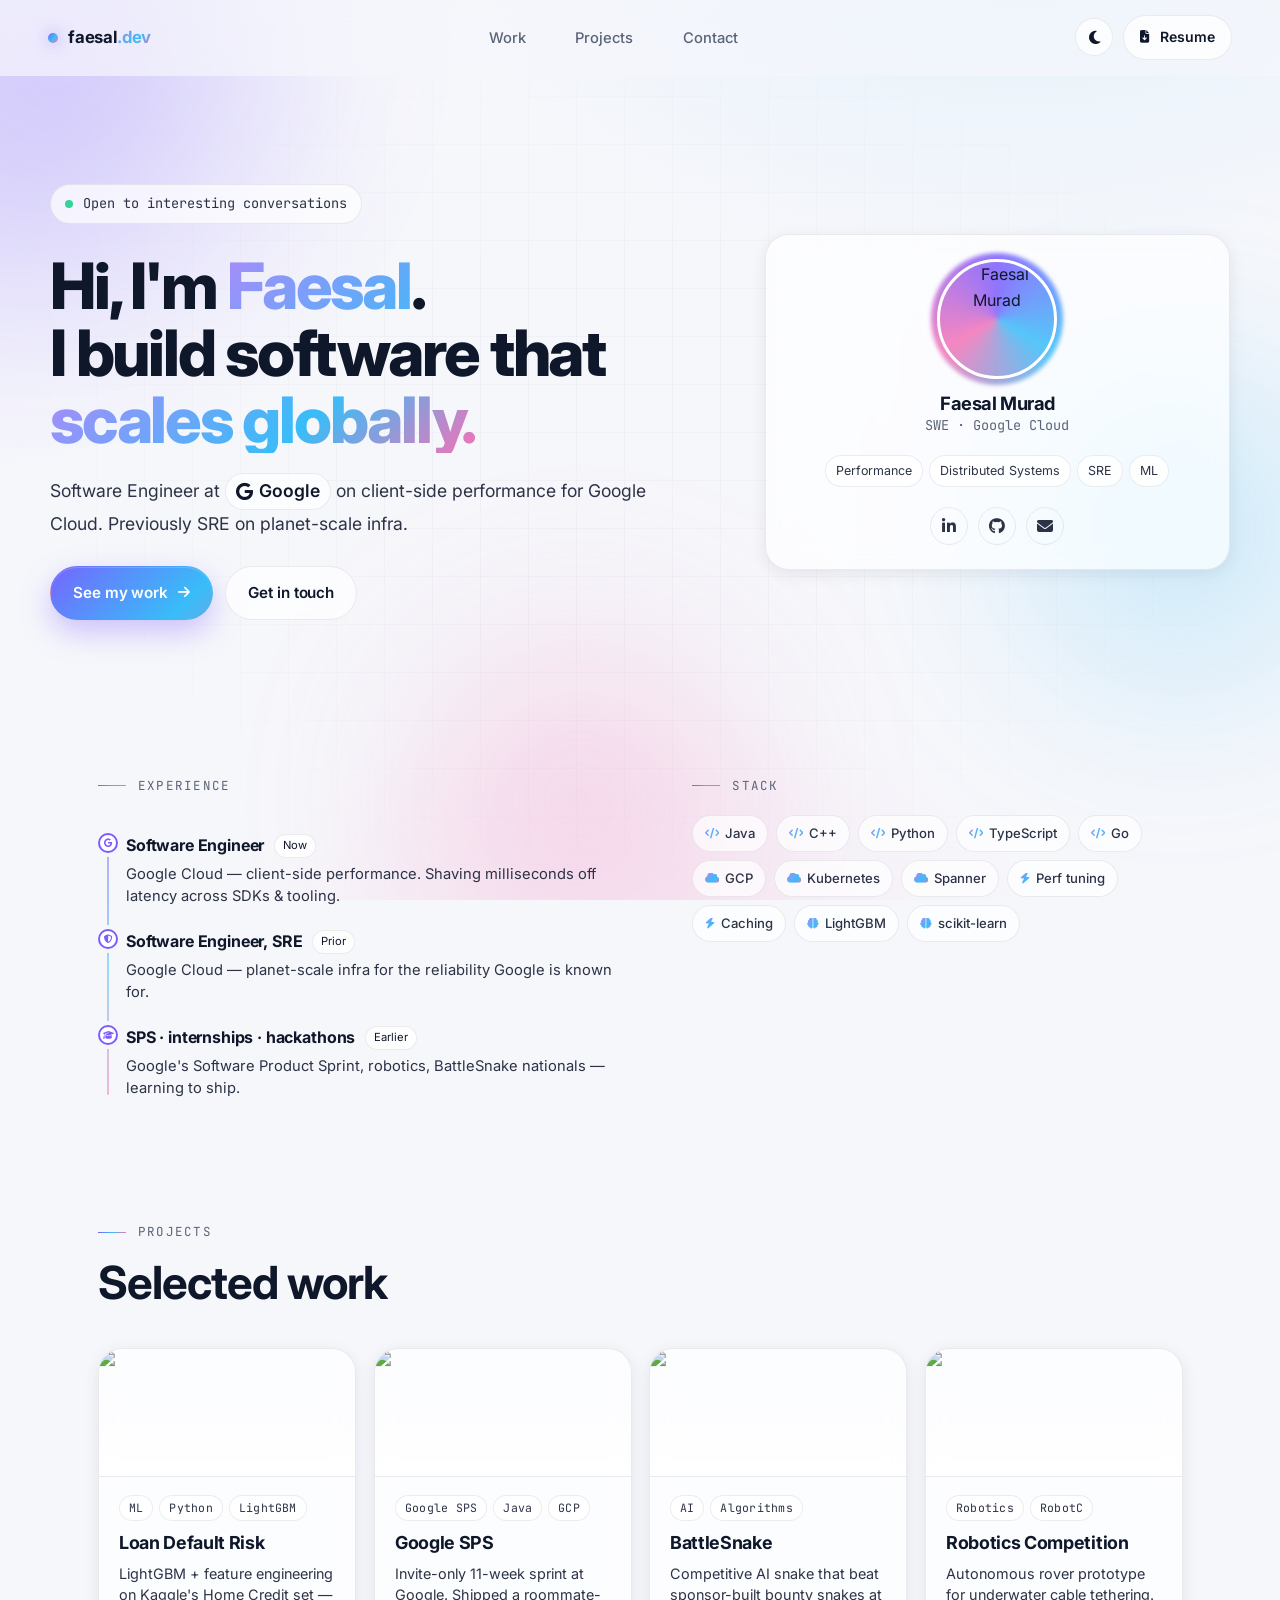
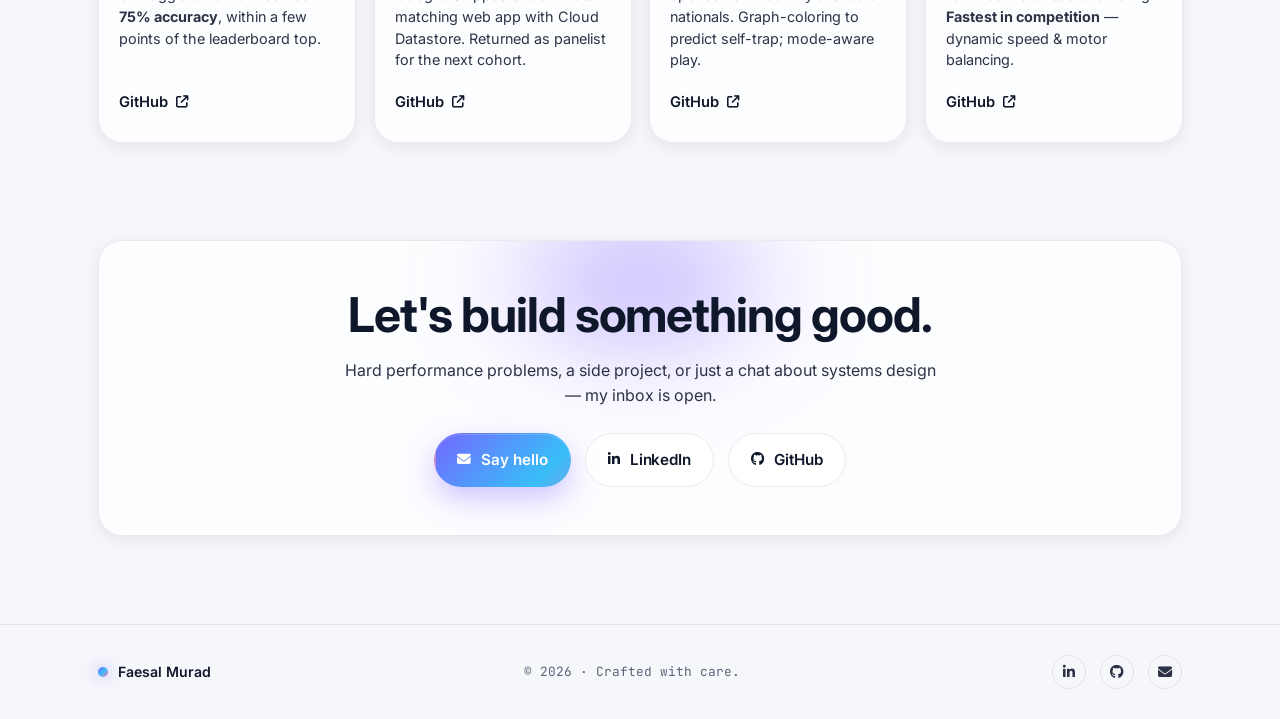
==== commit 85309161: "Condense site to cut scrolling Merge about into the hero, fold experience and stack into one compact" ====
--- a/index.html
+++ b/index.html
@@ -4,7 +4,7 @@
 <head>
   <meta charset="utf-8" />
   <meta name="viewport" content="width=device-width, initial-scale=1" />
-  <meta name="description" content="Faesal Murad — Software Engineer at Google. Building performant, planet-scale systems for Google Cloud." />
+  <meta name="description" content="Faesal Murad — Software Engineer at Google. Client-side performance for Google Cloud." />
   <meta name="theme-color" content="#0b0d12" />
   <meta http-equiv="cache-control" content="no-cache" />
   <meta http-equiv="expires" content="0" />
@@ -21,7 +21,6 @@
 </head>
 
 <body class="is-preload">
-  <!-- Animated background -->
   <div class="bg-mesh" aria-hidden="true">
     <div class="blob blob-1"></div>
     <div class="blob blob-2"></div>
@@ -29,18 +28,15 @@
     <div class="grid-overlay"></div>
   </div>
 
-  <!-- Cursor follower -->
   <div class="cursor-glow" aria-hidden="true"></div>
 
-  <!-- Top navigation -->
   <nav class="nav" aria-label="Primary">
     <a href="#top" class="nav-brand">
       <span class="brand-dot"></span>
       <span class="brand-text">faesal<span class="brand-accent">.dev</span></span>
     </a>
     <ul class="nav-links">
-      <li><a href="#about">About</a></li>
-      <li><a href="#experience">Experience</a></li>
+      <li><a href="#work">Work</a></li>
       <li><a href="#projects">Projects</a></li>
       <li><a href="#contact">Contact</a></li>
     </ul>
@@ -56,286 +52,198 @@
   </nav>
 
   <main id="top">
-    <!-- Hero -->
+    <!-- Hero + About, combined -->
     <section class="hero">
       <div class="hero-inner">
-        <div class="hero-status reveal">
-          <span class="status-dot"></span>
-          <span>Open to interesting conversations</span>
-        </div>
-
-        <h1 class="hero-title reveal">
-          Hi, I'm <span class="grad-text">Faesal</span>.<br />
-          I build software that<br />
-          <span class="rotator">
-            <span class="rotator-track">
-              <span>scales globally.</span>
-              <span>moves fast.</span>
-              <span>just works.</span>
-              <span>scales globally.</span>
-            </span>
-          </span>
-        </h1>
-
-        <p class="hero-sub reveal">
-          Software Engineer at <a class="link-pill" href="https://about.google/" target="_blank" rel="noopener"><i class="fab fa-google" aria-hidden="true"></i><span>Google</span></a>,
-          working on client-side performance for <strong>Google Cloud</strong>. I obsess over latency, reliability, and the small details that make products feel effortless.
-        </p>
-
-        <div class="hero-cta reveal">
-          <a href="#projects" class="btn btn-primary">
-            <span>See my work</span>
-            <i class="fas fa-arrow-right" aria-hidden="true"></i>
-          </a>
-          <a href="#contact" class="btn btn-ghost">
-            <span>Get in touch</span>
-          </a>
-        </div>
-
-        <div class="hero-meta reveal">
-          <div class="meta-item">
-            <span class="meta-num" data-count="5">0</span>
-            <span class="meta-label">Years at Google</span>
-          </div>
-          <div class="meta-divider"></div>
-          <div class="meta-item">
-            <span class="meta-num" data-count="2">0</span>
-            <span class="meta-label">Teams shipped on</span>
-          </div>
-          <div class="meta-divider"></div>
-          <div class="meta-item">
-            <span class="meta-num">∞</span>
-            <span class="meta-label">Cups of coffee</span>
-          </div>
-        </div>
-      </div>
-
-      <a href="#about" class="scroll-cue" aria-label="Scroll down">
-        <span></span>
-      </a>
-    </section>
-
-    <!-- About -->
-    <section id="about" class="section">
+        <div class="hero-row">
+          <div class="hero-copy">
+            <div class="hero-status reveal">
+              <span class="status-dot"></span>
+              <span>Open to interesting conversations</span>
+            </div>
+
+            <h1 class="hero-title reveal">
+              Hi, I'm <span class="grad-text">Faesal</span>.<br />
+              I build software that<br />
+              <span class="rotator">
+                <span class="rotator-track">
+                  <span>scales globally.</span>
+                  <span>moves fast.</span>
+                  <span>just works.</span>
+                  <span>scales globally.</span>
+                </span>
+              </span>
+            </h1>
+
+            <p class="hero-sub reveal">
+              Software Engineer at <a class="link-pill" href="https://about.google/" target="_blank" rel="noopener"><i class="fab fa-google"></i><span>Google</span></a> on client-side performance for Google Cloud. Previously SRE on planet-scale infra.
+            </p>
+
+            <div class="hero-cta reveal">
+              <a href="#projects" class="btn btn-primary">
+                <span>See my work</span>
+                <i class="fas fa-arrow-right"></i>
+              </a>
+              <a href="#contact" class="btn btn-ghost">
+                <span>Get in touch</span>
+              </a>
+            </div>
+          </div>
+
+          <aside class="hero-card glass reveal">
+            <div class="about-avatar">
+              <img src="images/profile_picture.png" alt="Faesal Murad" loading="lazy" />
+              <span class="avatar-ring"></span>
+            </div>
+            <h3>Faesal Murad</h3>
+            <p class="about-role">SWE · Google Cloud</p>
+            <ul class="about-tags">
+              <li>Performance</li>
+              <li>Distributed Systems</li>
+              <li>SRE</li>
+              <li>ML</li>
+            </ul>
+            <div class="about-socials">
+              <a href="https://www.linkedin.com/in/faesalmurad/" aria-label="LinkedIn" target="_blank" rel="noopener"><i class="fab fa-linkedin-in"></i></a>
+              <a href="https://github.com/faesalm" aria-label="GitHub" target="_blank" rel="noopener"><i class="fab fa-github"></i></a>
+              <a href="mailto:faesalmurad@gmail.com" aria-label="Email"><i class="fas fa-envelope"></i></a>
+            </div>
+          </aside>
+        </div>
+      </div>
+    </section>
+
+    <!-- Work: experience + stack condensed into one section -->
+    <section id="work" class="section section-tight">
+      <div class="work-grid">
+        <div class="work-col reveal">
+          <span class="eyebrow"><span class="eyebrow-line"></span>Experience</span>
+          <ol class="timeline timeline-compact">
+            <li class="timeline-item">
+              <div class="timeline-dot"><i class="fab fa-google"></i></div>
+              <div class="timeline-row">
+                <div class="timeline-head">
+                  <strong>Software Engineer</strong>
+                  <span class="timeline-when">Now</span>
+                </div>
+                <p>Google Cloud — client-side performance. Shaving milliseconds off latency across SDKs &amp; tooling.</p>
+              </div>
+            </li>
+            <li class="timeline-item">
+              <div class="timeline-dot"><i class="fas fa-shield-halved"></i></div>
+              <div class="timeline-row">
+                <div class="timeline-head">
+                  <strong>Software Engineer, SRE</strong>
+                  <span class="timeline-when">Prior</span>
+                </div>
+                <p>Google Cloud — planet-scale infra for the reliability Google is known for.</p>
+              </div>
+            </li>
+            <li class="timeline-item">
+              <div class="timeline-dot"><i class="fas fa-graduation-cap"></i></div>
+              <div class="timeline-row">
+                <div class="timeline-head">
+                  <strong>SPS · internships · hackathons</strong>
+                  <span class="timeline-when">Earlier</span>
+                </div>
+                <p>Google's Software Product Sprint, robotics, BattleSnake nationals — learning to ship.</p>
+              </div>
+            </li>
+          </ol>
+        </div>
+
+        <div class="work-col reveal">
+          <span class="eyebrow"><span class="eyebrow-line"></span>Stack</span>
+          <div class="stack-chips">
+            <span class="chip"><i class="fas fa-code"></i>Java</span>
+            <span class="chip"><i class="fas fa-code"></i>C++</span>
+            <span class="chip"><i class="fas fa-code"></i>Python</span>
+            <span class="chip"><i class="fas fa-code"></i>TypeScript</span>
+            <span class="chip"><i class="fas fa-code"></i>Go</span>
+            <span class="chip"><i class="fas fa-cloud"></i>GCP</span>
+            <span class="chip"><i class="fas fa-cloud"></i>Kubernetes</span>
+            <span class="chip"><i class="fas fa-cloud"></i>Spanner</span>
+            <span class="chip"><i class="fas fa-bolt"></i>Perf tuning</span>
+            <span class="chip"><i class="fas fa-bolt"></i>Caching</span>
+            <span class="chip"><i class="fas fa-brain"></i>LightGBM</span>
+            <span class="chip"><i class="fas fa-brain"></i>scikit-learn</span>
+          </div>
+        </div>
+      </div>
+    </section>
+
+    <!-- Projects -->
+    <section id="projects" class="section section-tight">
       <div class="section-head reveal">
-        <span class="eyebrow"><span class="eyebrow-line"></span>About</span>
-        <h2>A quick intro</h2>
-      </div>
-
-      <div class="about-grid">
-        <div class="about-card glass reveal">
-          <div class="about-avatar">
-            <img src="images/profile_picture.png" alt="Faesal Murad" loading="lazy" />
-            <span class="avatar-ring"></span>
-          </div>
-          <h3>Faesal Murad</h3>
-          <p class="about-role">Software Engineer · Google Cloud</p>
-          <ul class="about-tags">
-            <li>Performance</li>
-            <li>Distributed Systems</li>
-            <li>SRE</li>
-            <li>ML</li>
-          </ul>
-          <div class="about-socials">
-            <a href="https://www.linkedin.com/in/faesalmurad/" aria-label="LinkedIn" target="_blank" rel="noopener"><i class="fab fa-linkedin-in"></i></a>
-            <a href="https://github.com/faesalm" aria-label="GitHub" target="_blank" rel="noopener"><i class="fab fa-github"></i></a>
-            <a href="mailto:faesalmurad@gmail.com" aria-label="Email"><i class="fas fa-envelope"></i></a>
-          </div>
-        </div>
-
-        <div class="about-content reveal">
-          <p class="lede">
-            I'm a software engineer who loves the messy intersection of <em>performance</em>, <em>reliability</em>, and <em>great user experience</em>.
-          </p>
-          <p>
-            Today, I work on client-side performance optimizations at Google Cloud — designing solutions that shave milliseconds off latency for developers around the world. Before that, I was on Google Cloud's SRE team, building planet-scale infrastructure that quietly powers a huge slice of the internet.
-          </p>
-          <p>
-            Outside of work, I'm usually exploring something new: tinkering with side projects, reading about systems design, or hunting down the perfect cup of coffee. If you're working on something interesting, I'd love to hear about it.
-          </p>
-
-          <div class="about-cta">
-            <a href="FaesalMuradResume.pdf" class="btn btn-primary btn-sm" target="_blank" rel="noopener">
-              <i class="fas fa-file-arrow-down"></i>
-              <span>Download résumé</span>
-            </a>
-            <a href="https://www.linkedin.com/in/faesalmurad/" class="btn btn-ghost btn-sm" target="_blank" rel="noopener">
-              <i class="fab fa-linkedin-in"></i>
-              <span>Connect on LinkedIn</span>
-            </a>
-          </div>
-        </div>
-      </div>
-    </section>
-
-    <!-- Skills / Stack -->
-    <section id="skills" class="section">
-      <div class="section-head reveal">
-        <span class="eyebrow"><span class="eyebrow-line"></span>Stack</span>
-        <h2>Tools I reach for</h2>
-      </div>
-
-      <div class="skills-grid">
-        <div class="skill-card glass reveal">
-          <div class="skill-icon"><i class="fas fa-code"></i></div>
-          <h4>Languages</h4>
-          <ul>
-            <li>Java</li><li>C++</li><li>Python</li><li>JavaScript / TS</li><li>Go</li>
-          </ul>
-        </div>
-        <div class="skill-card glass reveal">
-          <div class="skill-icon"><i class="fas fa-cloud"></i></div>
-          <h4>Cloud &amp; Infra</h4>
-          <ul>
-            <li>Google Cloud</li><li>Kubernetes</li><li>Spanner</li><li>BigQuery</li><li>SRE practices</li>
-          </ul>
-        </div>
-        <div class="skill-card glass reveal">
-          <div class="skill-icon"><i class="fas fa-bolt"></i></div>
-          <h4>Performance</h4>
-          <ul>
-            <li>Profiling</li><li>Caching</li><li>Network tuning</li><li>Edge delivery</li><li>Benchmarking</li>
-          </ul>
-        </div>
-        <div class="skill-card glass reveal">
-          <div class="skill-icon"><i class="fas fa-brain"></i></div>
-          <h4>ML &amp; Data</h4>
-          <ul>
-            <li>scikit-learn</li><li>LightGBM</li><li>Pandas</li><li>Feature engineering</li><li>Kaggle</li>
-          </ul>
-        </div>
-      </div>
-    </section>
-
-    <!-- Experience timeline -->
-    <section id="experience" class="section">
-      <div class="section-head reveal">
-        <span class="eyebrow"><span class="eyebrow-line"></span>Experience</span>
-        <h2>The path so far</h2>
-      </div>
-
-      <ol class="timeline">
-        <li class="timeline-item reveal">
-          <div class="timeline-dot"><i class="fab fa-google"></i></div>
-          <div class="timeline-card glass">
-            <div class="timeline-meta">
-              <span class="timeline-when">Now</span>
-              <span class="timeline-where">Google Cloud · Performance</span>
-            </div>
-            <h3>Software Engineer — Client-side Performance</h3>
-            <p>Designing and shipping client-side optimizations that reduce latency for Google Cloud customers. Working across tooling, SDKs, and developer experience.</p>
-          </div>
-        </li>
-        <li class="timeline-item reveal">
-          <div class="timeline-dot"><i class="fas fa-shield-halved"></i></div>
-          <div class="timeline-card glass">
-            <div class="timeline-meta">
-              <span class="timeline-when">Year 1</span>
-              <span class="timeline-where">Google Cloud · SRE</span>
-            </div>
-            <h3>Software Engineer — Site Reliability</h3>
-            <p>Built planet-scale infrastructure powering Google Cloud's industry-leading reliability. Focused on automation, monitoring, and graceful failure modes.</p>
-          </div>
-        </li>
-        <li class="timeline-item reveal">
-          <div class="timeline-dot"><i class="fas fa-graduation-cap"></i></div>
-          <div class="timeline-card glass">
-            <div class="timeline-meta">
-              <span class="timeline-when">Earlier</span>
-              <span class="timeline-where">Internships &amp; programs</span>
-            </div>
-            <h3>Google SPS, Internships, Hackathons</h3>
-            <p>Software Product Sprint with Google, robotics competitions, BattleSnake nationals, and a heap of side projects that taught me to ship.</p>
-          </div>
-        </li>
-      </ol>
-    </section>
-
-    <!-- Projects -->
-    <section id="projects" class="section">
-      <div class="section-head reveal">
-        <span class="eyebrow"><span class="eyebrow-line"></span>Selected work</span>
-        <h2>Projects I'm proud of</h2>
-        <p class="section-sub">A small sample — from ML on real-world data to autonomous AI snakes.</p>
+        <span class="eyebrow"><span class="eyebrow-line"></span>Projects</span>
+        <h2>Selected work</h2>
       </div>
 
       <div class="projects-grid">
         <article class="project-card glass reveal" data-tilt>
-          <a class="project-media" href="https://github.com/faesalm/Loan-Default" target="_blank" rel="noopener" aria-label="View Loan Default Risk Analysis on GitHub">
+          <a class="project-media" href="https://github.com/faesalm/Loan-Default" target="_blank" rel="noopener" aria-label="Loan Default Risk Analysis on GitHub">
             <img src="images/thumbs/loans.jpg" alt="" loading="lazy" />
             <span class="project-glow"></span>
           </a>
           <div class="project-body">
             <div class="project-tags">
-              <span>Machine Learning</span>
-              <span>Python</span>
-              <span>LightGBM</span>
-            </div>
-            <h3>Loan Default Risk Analysis</h3>
-            <p>A machine learning model that predicts loan repayment risk using Kaggle's Home Credit dataset. We applied feature engineering, LightGBM, and grid search optimization to land at <strong>75% prediction accuracy</strong> — within a few points of the top of the leaderboard.</p>
+              <span>ML</span><span>Python</span><span>LightGBM</span>
+            </div>
+            <h3>Loan Default Risk</h3>
+            <p>LightGBM + feature engineering on Kaggle's Home Credit set — <strong>75% accuracy</strong>, within a few points of the leaderboard top.</p>
             <a href="https://github.com/faesalm/Loan-Default" class="project-link" target="_blank" rel="noopener">
-              <span>View on GitHub</span>
-              <i class="fas fa-arrow-up-right-from-square"></i>
-            </a>
-          </div>
-        </article>
-
-        <article class="project-card glass reveal" data-tilt>
-          <a class="project-media" href="https://github.com/codeu-spring-2019-team-36/codeu-starter-project" target="_blank" rel="noopener" aria-label="View Google SPS project on GitHub">
+              <span>GitHub</span><i class="fas fa-arrow-up-right-from-square"></i>
+            </a>
+          </div>
+        </article>
+
+        <article class="project-card glass reveal" data-tilt>
+          <a class="project-media" href="https://github.com/codeu-spring-2019-team-36/codeu-starter-project" target="_blank" rel="noopener" aria-label="Google SPS on GitHub">
             <img src="images/thumbs/CodeU.jpg" alt="" loading="lazy" />
             <span class="project-glow"></span>
           </a>
           <div class="project-body">
             <div class="project-tags">
-              <span>Google SPS</span>
-              <span>Java</span>
-              <span>Cloud Datastore</span>
-            </div>
-            <h3>Google Software Product Sprint</h3>
-            <p>An invite-only 11-week program at Google. My team built a web app for finding compatible roommates with Java, JavaScript, and Cloud Datastore — collaborating with Googlers to learn production-grade engineering practices. I later returned as a panelist for the next cohort.</p>
+              <span>Google SPS</span><span>Java</span><span>GCP</span>
+            </div>
+            <h3>Google SPS</h3>
+            <p>Invite-only 11-week sprint at Google. Shipped a roommate-matching web app with Cloud Datastore. Returned as panelist for the next cohort.</p>
             <a href="https://github.com/codeu-spring-2019-team-36/codeu-starter-project" class="project-link" target="_blank" rel="noopener">
-              <span>View on GitHub</span>
-              <i class="fas fa-arrow-up-right-from-square"></i>
-            </a>
-          </div>
-        </article>
-
-        <article class="project-card glass reveal" data-tilt>
-          <a class="project-media" href="https://github.com/faesalm/battlesnake_2019" target="_blank" rel="noopener" aria-label="View BattleSnake project on GitHub">
+              <span>GitHub</span><i class="fas fa-arrow-up-right-from-square"></i>
+            </a>
+          </div>
+        </article>
+
+        <article class="project-card glass reveal" data-tilt>
+          <a class="project-media" href="https://github.com/faesalm/battlesnake_2019" target="_blank" rel="noopener" aria-label="BattleSnake on GitHub">
             <img src="images/thumbs/battlesnake.png" alt="" loading="lazy" />
             <span class="project-glow"></span>
           </a>
           <div class="project-body">
             <div class="project-tags">
-              <span>AI</span>
-              <span>Algorithms</span>
-              <span>Hackathon</span>
-            </div>
-            <h3>BattleSnake — National Hackathon</h3>
-            <p>A competitive AI snake that defeated bounty snakes built by industry sponsors at Canada's national BattleSnake hackathon. It plays defensively in crowded boards, takes calculated risks late game, and uses graph coloring to predict whether it's about to trap itself.</p>
+              <span>AI</span><span>Algorithms</span>
+            </div>
+            <h3>BattleSnake</h3>
+            <p>Competitive AI snake that beat sponsor-built bounty snakes at nationals. Graph-coloring to predict self-trap; mode-aware play.</p>
             <a href="https://github.com/faesalm/battlesnake_2019" class="project-link" target="_blank" rel="noopener">
-              <span>View on GitHub</span>
-              <i class="fas fa-arrow-up-right-from-square"></i>
-            </a>
-          </div>
-        </article>
-
-        <article class="project-card glass reveal" data-tilt>
-          <a class="project-media" href="https://github.com/faesalm/ENGR-120" target="_blank" rel="noopener" aria-label="View Engineering Robotics Competition on GitHub">
+              <span>GitHub</span><i class="fas fa-arrow-up-right-from-square"></i>
+            </a>
+          </div>
+        </article>
+
+        <article class="project-card glass reveal" data-tilt>
+          <a class="project-media" href="https://github.com/faesalm/ENGR-120" target="_blank" rel="noopener" aria-label="Robotics on GitHub">
             <img src="images/thumbs/robot.jpg" alt="" loading="lazy" />
             <span class="project-glow"></span>
           </a>
           <div class="project-body">
             <div class="project-tags">
-              <span>Robotics</span>
-              <span>RobotC</span>
-              <span>Competition</span>
-            </div>
-            <h3>Engineering Robotics Competition</h3>
-            <p>A semester-long autonomous robotics challenge: design a rover that tethers cables to IR beacons, prototyping a system for underwater internet cable laying. Our robot was the <strong>fastest in the competition</strong>, with dynamic speed control and precise motor balancing.</p>
+              <span>Robotics</span><span>RobotC</span>
+            </div>
+            <h3>Robotics Competition</h3>
+            <p>Autonomous rover prototype for underwater cable tethering. <strong>Fastest in competition</strong> — dynamic speed &amp; motor balancing.</p>
             <a href="https://github.com/faesalm/ENGR-120" class="project-link" target="_blank" rel="noopener">
-              <span>View on GitHub</span>
-              <i class="fas fa-arrow-up-right-from-square"></i>
+              <span>GitHub</span><i class="fas fa-arrow-up-right-from-square"></i>
             </a>
           </div>
         </article>
@@ -343,25 +251,20 @@
     </section>
 
     <!-- Contact -->
-    <section id="contact" class="section">
+    <section id="contact" class="section section-tight">
       <div class="contact-card glass reveal">
         <div class="contact-glow"></div>
-        <span class="eyebrow"><span class="eyebrow-line"></span>Contact</span>
         <h2>Let's build something good.</h2>
-        <p>Whether it's a hard performance problem, an interesting side project, or just a chat about systems design — my inbox is always open.</p>
-
+        <p>Hard performance problems, a side project, or just a chat about systems design — my inbox is open.</p>
         <div class="contact-actions">
           <a href="mailto:faesalmurad@gmail.com" class="btn btn-primary">
-            <i class="fas fa-envelope"></i>
-            <span>Say hello</span>
+            <i class="fas fa-envelope"></i><span>Say hello</span>
           </a>
           <a href="https://www.linkedin.com/in/faesalmurad/" class="btn btn-ghost" target="_blank" rel="noopener">
-            <i class="fab fa-linkedin-in"></i>
-            <span>LinkedIn</span>
+            <i class="fab fa-linkedin-in"></i><span>LinkedIn</span>
           </a>
           <a href="https://github.com/faesalm" class="btn btn-ghost" target="_blank" rel="noopener">
-            <i class="fab fa-github"></i>
-            <span>GitHub</span>
+            <i class="fab fa-github"></i><span>GitHub</span>
           </a>
         </div>
       </div>
--- a/assets/css/main.css
+++ b/assets/css/main.css
@@ -362,8 +362,13 @@
   padding: clamp(80px, 12vw, 140px) clamp(20px, 5vw, 48px);
 }
 
+.section-tight {
+  padding-top: clamp(28px, 4vw, 48px);
+  padding-bottom: clamp(28px, 4vw, 48px);
+}
+
 .section-head {
-  margin-bottom: clamp(40px, 6vw, 64px);
+  margin-bottom: clamp(24px, 4vw, 40px);
   text-align: left;
   max-width: 780px;
 }
@@ -409,11 +414,11 @@
 
 /* ---------- Hero ---------- */
 .hero {
-  min-height: 100vh;
+  min-height: min(720px, 88vh);
   display: flex;
   align-items: center;
   justify-content: center;
-  padding: calc(var(--header-h) + 32px) clamp(20px, 5vw, 48px) 80px;
+  padding: calc(var(--header-h) + 24px) clamp(20px, 5vw, 48px) 16px;
   position: relative;
 }
 
@@ -421,6 +426,34 @@
   max-width: var(--container);
   width: 100%;
   margin: 0 auto;
+}
+
+.hero-row {
+  display: grid;
+  grid-template-columns: 1.4fr 1fr;
+  gap: clamp(32px, 5vw, 64px);
+  align-items: center;
+}
+
+@media (max-width: 900px) {
+  .hero-row { grid-template-columns: 1fr; }
+  .hero-card { max-width: 360px; margin: 0 auto; }
+}
+
+.hero-card {
+  padding: 24px;
+  text-align: center;
+}
+
+.hero-card .about-avatar {
+  width: 120px;
+  height: 120px;
+  margin-bottom: 14px;
+}
+
+.hero-card h3 {
+  font-size: 1.15rem;
+  margin-bottom: 2px;
 }
 
 .hero-status {
@@ -454,11 +487,11 @@
 }
 
 .hero-title {
-  font-size: clamp(2.25rem, 6.4vw, 5rem);
+  font-size: clamp(2rem, 5.2vw, 4rem);
   font-weight: 800;
   letter-spacing: -0.035em;
   line-height: 1.05;
-  margin-bottom: 28px;
+  margin-bottom: 20px;
 }
 
 .grad-text {
@@ -506,10 +539,10 @@
 }
 
 .hero-sub {
-  font-size: clamp(1.05rem, 1.6vw, 1.2rem);
+  font-size: clamp(1rem, 1.4vw, 1.1rem);
   color: var(--fg-soft);
-  max-width: 700px;
-  margin-bottom: 36px;
+  max-width: 640px;
+  margin-bottom: 28px;
 }
 
 .link-pill {
@@ -535,8 +568,8 @@
 .hero-cta {
   display: flex;
   flex-wrap: wrap;
-  gap: 14px;
-  margin-bottom: 64px;
+  gap: 12px;
+  margin-bottom: 0;
 }
 
 .hero-meta {
@@ -903,11 +936,119 @@
   font-size: 0.98rem;
 }
 
+/* ---------- Work: experience + stack ---------- */
+.work-grid {
+  display: grid;
+  grid-template-columns: 1.1fr 1fr;
+  gap: clamp(32px, 5vw, 56px);
+  align-items: start;
+}
+
+@media (max-width: 820px) {
+  .work-grid { grid-template-columns: 1fr; gap: 36px; }
+}
+
+.work-col .eyebrow { margin-bottom: 20px; }
+
+/* Compact timeline */
+.timeline-compact {
+  padding-left: 22px;
+}
+
+.timeline-compact::before {
+  content: '';
+  position: absolute;
+  left: 9px;
+  top: 6px;
+  bottom: 6px;
+  width: 2px;
+  background: linear-gradient(to bottom, var(--accent-1), var(--accent-2), var(--accent-3));
+  opacity: 0.5;
+  border-radius: 2px;
+}
+
+.timeline-compact .timeline-item {
+  margin-bottom: 18px;
+}
+
+.timeline-compact .timeline-dot {
+  left: -22px;
+  top: 2px;
+  width: 20px;
+  height: 20px;
+  font-size: 0.55rem;
+}
+
+.timeline-row {
+  padding: 2px 0 2px 6px;
+}
+
+.timeline-head {
+  display: flex;
+  align-items: center;
+  gap: 10px;
+  flex-wrap: wrap;
+  margin-bottom: 4px;
+}
+
+.timeline-head strong {
+  font-size: 1rem;
+  color: var(--fg);
+  letter-spacing: -0.01em;
+}
+
+.timeline-head .timeline-when {
+  padding: 2px 8px;
+  font-size: 0.7rem;
+}
+
+.timeline-row p {
+  color: var(--fg-soft);
+  margin: 0;
+  font-size: 0.92rem;
+  line-height: 1.5;
+}
+
+/* Stack chips */
+.stack-chips {
+  display: flex;
+  flex-wrap: wrap;
+  gap: 8px;
+}
+
+.chip {
+  display: inline-flex;
+  align-items: center;
+  gap: 6px;
+  padding: 7px 12px;
+  border-radius: 999px;
+  background: var(--surface);
+  border: 1px solid var(--border);
+  font-size: 0.82rem;
+  color: var(--fg-soft);
+  font-weight: 500;
+  transition: transform 0.2s ease, background 0.2s ease, border-color 0.2s ease, color 0.2s ease;
+}
+
+.chip:hover {
+  transform: translateY(-2px);
+  background: var(--surface-2);
+  border-color: var(--border-strong);
+  color: var(--fg);
+}
+
+.chip i {
+  font-size: 0.72rem;
+  background: var(--grad-text);
+  -webkit-background-clip: text;
+  background-clip: text;
+  color: transparent;
+}
 /* ---------- Projects ---------- */
 .projects-grid {
   display: grid;
-  grid-template-columns: repeat(auto-fit, minmax(320px, 1fr));
-  gap: 24px;
+  grid-template-columns: repeat(auto-fit, minmax(250px, 1fr));
+  gap: 18px;
 }
 
 .project-card {
@@ -926,7 +1067,7 @@
 .project-media {
   position: relative;
   display: block;
-  aspect-ratio: 16 / 9;
+  aspect-ratio: 16 / 8;
   overflow: hidden;
   border-bottom: 1px solid var(--border);
 }
@@ -957,7 +1098,7 @@
 }
 
 .project-body {
-  padding: 24px 26px 28px;
+  padding: 18px 20px 20px;
   flex: 1;
   display: flex;
   flex-direction: column;
@@ -982,15 +1123,16 @@
 }
 
 .project-body h3 {
-  font-size: 1.32rem;
+  font-size: 1.12rem;
   margin-bottom: 10px;
   letter-spacing: -0.018em;
 }
 
 .project-body p {
   color: var(--fg-soft);
-  margin: 0 0 18px;
-  font-size: 0.98rem;
+  margin: 0 0 12px;
+  font-size: 0.9rem;
+  line-height: 1.5;
   flex: 1;
 }
 
@@ -1027,7 +1169,7 @@
 
 /* ---------- Contact ---------- */
 .contact-card {
-  padding: clamp(40px, 6vw, 64px);
+  padding: clamp(32px, 5vw, 48px);
   text-align: center;
   position: relative;
   overflow: hidden;
@@ -1067,8 +1209,8 @@
 .contact-card p {
   color: var(--fg-soft);
   max-width: 600px;
-  margin: 0 auto 32px;
-  font-size: 1.05rem;
+  margin: 0 auto 24px;
+  font-size: 1rem;
 }
 
 .contact-actions {
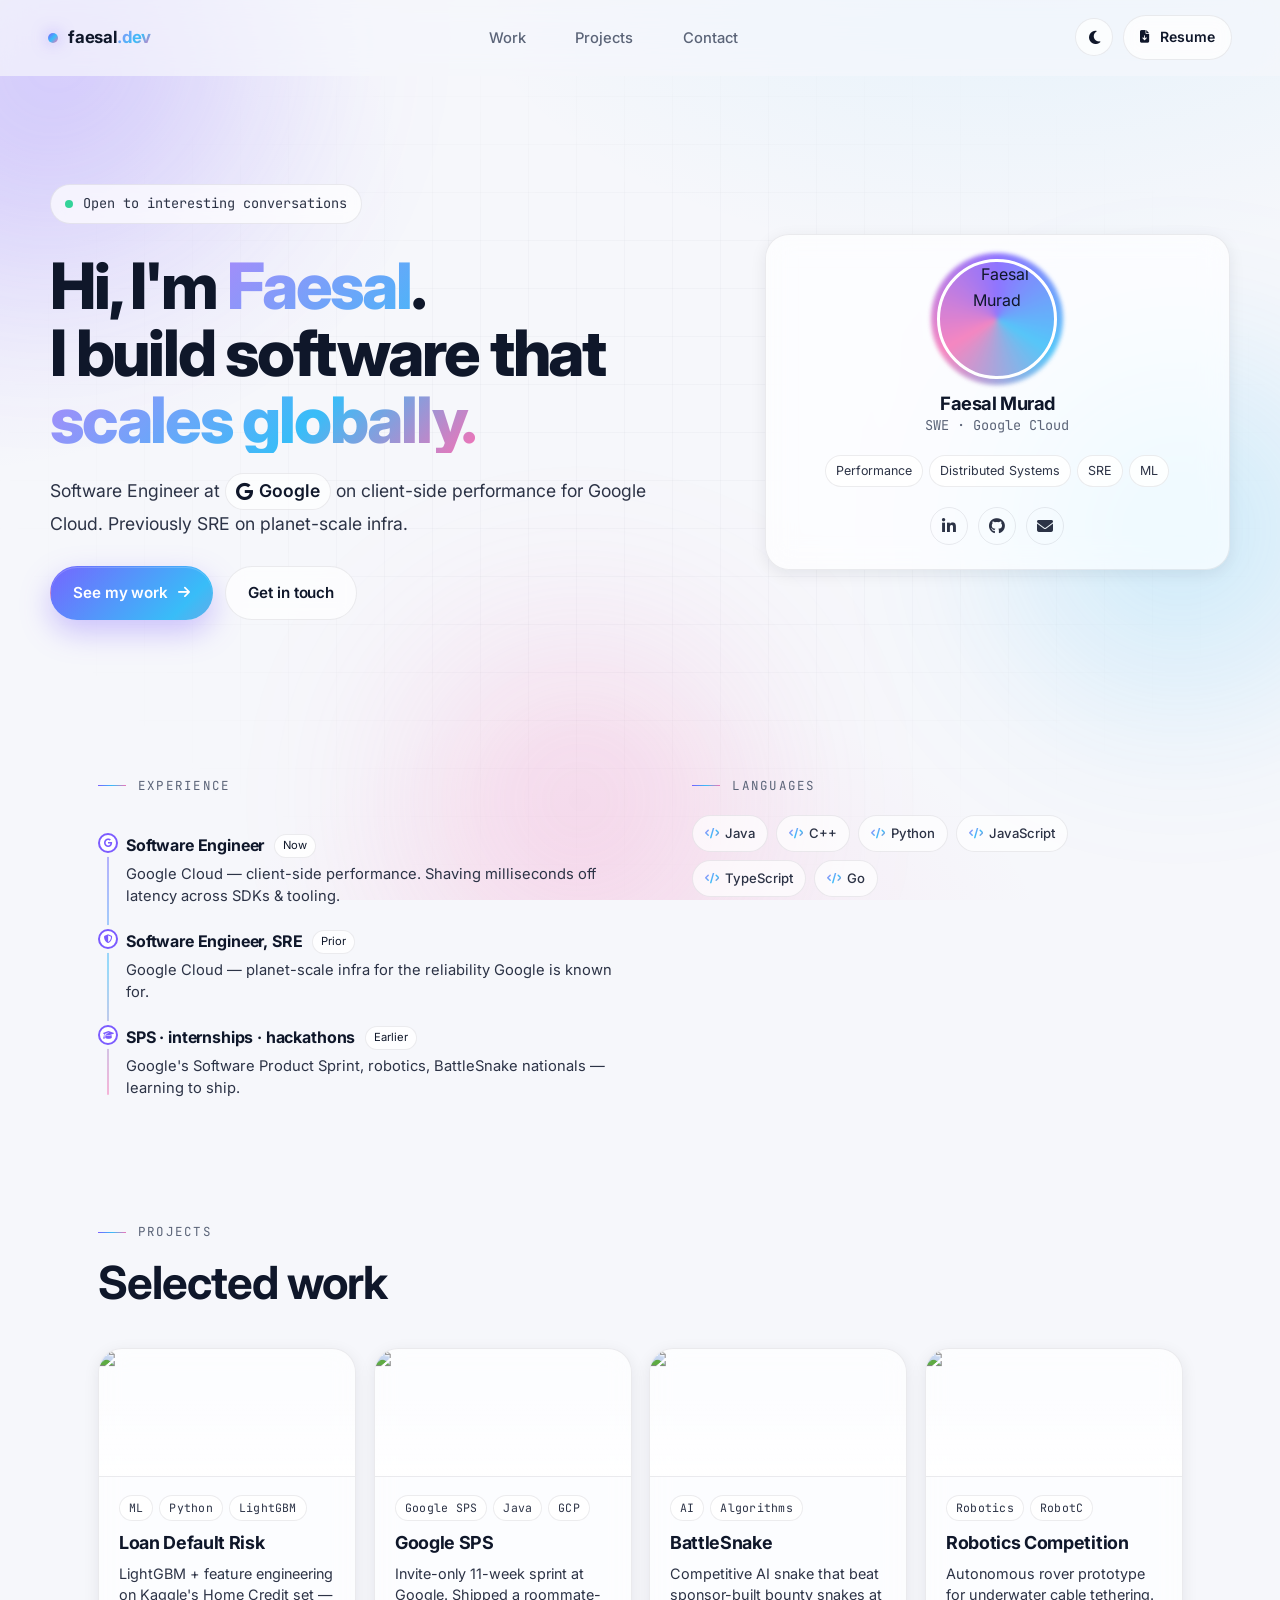
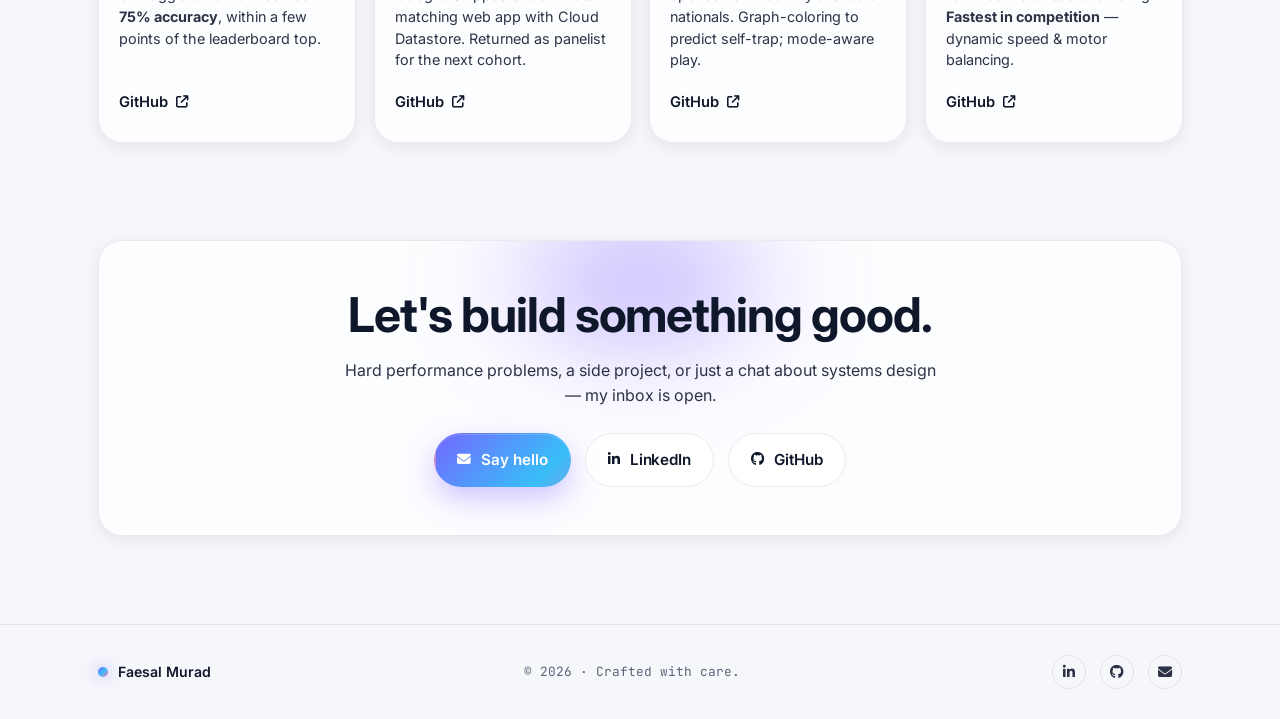
==== commit 523a3ec1: "Show only languages in stack section Co-Authored-By: Claude Opus 5.5 <noreply@anthropic.com> Claude-" ====
--- a/index.html
+++ b/index.html
@@ -153,20 +153,14 @@
         </div>
 
         <div class="work-col reveal">
-          <span class="eyebrow"><span class="eyebrow-line"></span>Stack</span>
+          <span class="eyebrow"><span class="eyebrow-line"></span>Languages</span>
           <div class="stack-chips">
             <span class="chip"><i class="fas fa-code"></i>Java</span>
             <span class="chip"><i class="fas fa-code"></i>C++</span>
             <span class="chip"><i class="fas fa-code"></i>Python</span>
+            <span class="chip"><i class="fas fa-code"></i>JavaScript</span>
             <span class="chip"><i class="fas fa-code"></i>TypeScript</span>
             <span class="chip"><i class="fas fa-code"></i>Go</span>
-            <span class="chip"><i class="fas fa-cloud"></i>GCP</span>
-            <span class="chip"><i class="fas fa-cloud"></i>Kubernetes</span>
-            <span class="chip"><i class="fas fa-cloud"></i>Spanner</span>
-            <span class="chip"><i class="fas fa-bolt"></i>Perf tuning</span>
-            <span class="chip"><i class="fas fa-bolt"></i>Caching</span>
-            <span class="chip"><i class="fas fa-brain"></i>LightGBM</span>
-            <span class="chip"><i class="fas fa-brain"></i>scikit-learn</span>
           </div>
         </div>
       </div>
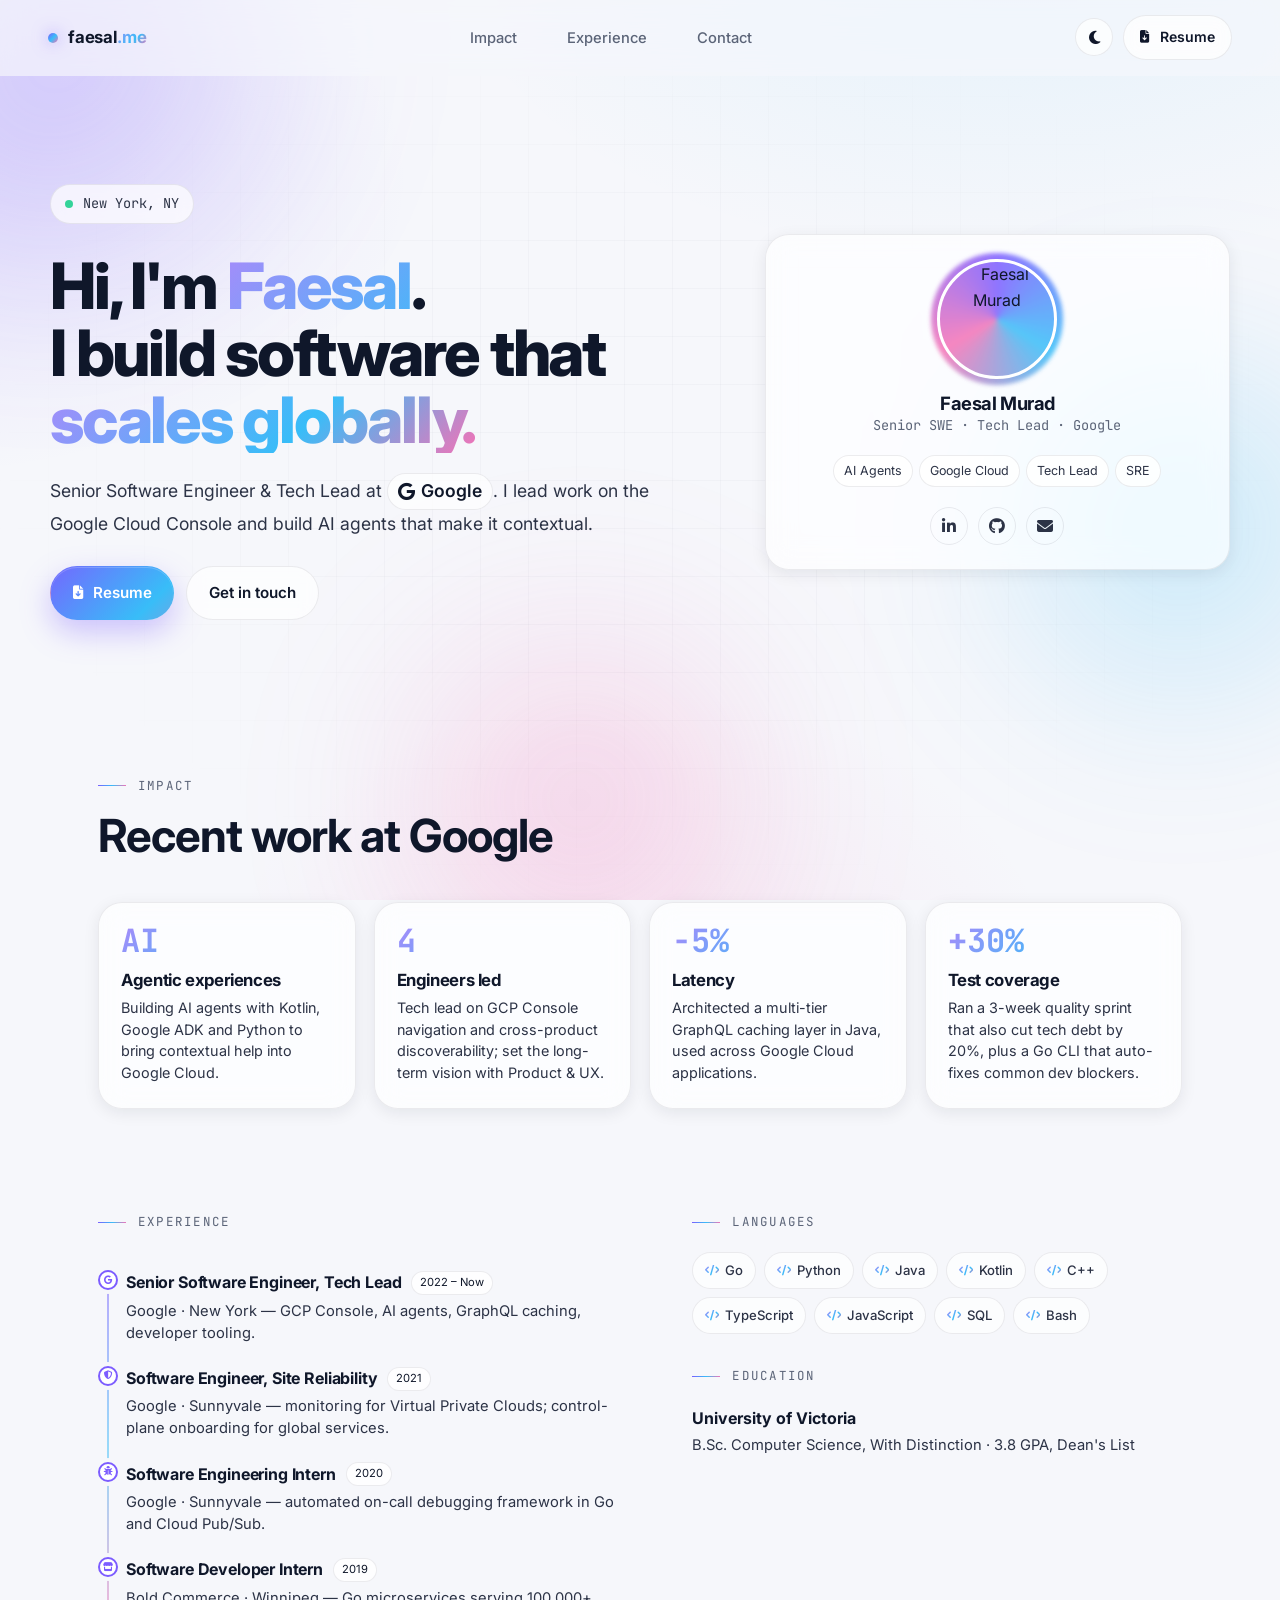
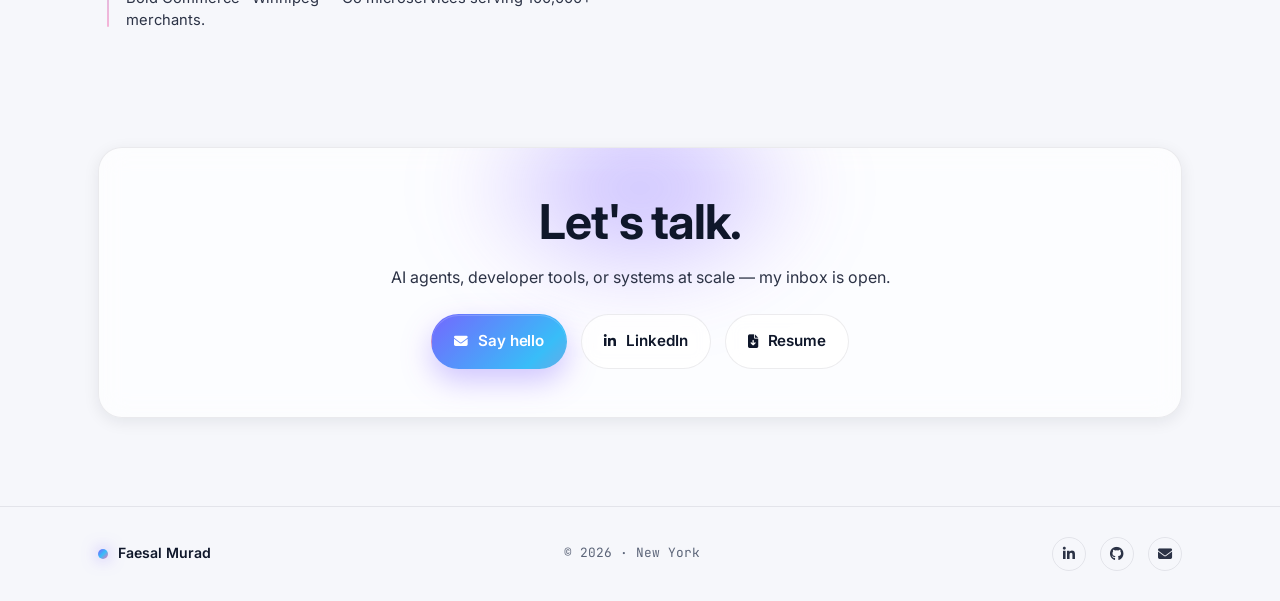
==== commit 36e12242: "Update site and resume to current role Rebuild content around the current resume: senior SWE and tec" ====
--- a/index.html
+++ b/index.html
@@ -4,20 +4,17 @@
 <head>
   <meta charset="utf-8" />
   <meta name="viewport" content="width=device-width, initial-scale=1" />
-  <meta name="description" content="Faesal Murad — Software Engineer at Google. Client-side performance for Google Cloud." />
+  <meta name="description" content="Faesal Murad — Senior Software Engineer and Tech Lead at Google in New York. AI agents, the Google Cloud Console, and systems at scale." />
   <meta name="theme-color" content="#0b0d12" />
-  <meta http-equiv="cache-control" content="no-cache" />
-  <meta http-equiv="expires" content="0" />
-  <meta http-equiv="pragma" content="no-cache" />
-
-  <title>Faesal Murad — Software Engineer @ Google</title>
+
+  <title>Faesal Murad — Senior Software Engineer @ Google</title>
 
   <link rel="preconnect" href="https://fonts.googleapis.com" />
   <link rel="preconnect" href="https://fonts.gstatic.com" crossorigin />
   <link href="https://fonts.googleapis.com/css2?family=Inter:wght@300;400;500;600;700;800&family=JetBrains+Mono:wght@400;500;600&display=swap" rel="stylesheet" />
 
   <link rel="stylesheet" href="https://cdnjs.cloudflare.com/ajax/libs/font-awesome/6.5.2/css/all.min.css" integrity="sha512-SnH5WK+bZxgPHs44uWIX+LLJAJ9/2PkPKZ5QiAj6Ta86w+fsb2TkcmfRyVX3pBnMFcV7oQPJkl9QevSCWr3W6A==" crossorigin="anonymous" referrerpolicy="no-referrer" />
-  <link rel="stylesheet" href="assets/css/main.css" />
+  <link rel="stylesheet" href="assets/css/main.css?v=3" />
 </head>
 
 <body class="is-preload">
@@ -33,18 +30,18 @@
   <nav class="nav" aria-label="Primary">
     <a href="#top" class="nav-brand">
       <span class="brand-dot"></span>
-      <span class="brand-text">faesal<span class="brand-accent">.dev</span></span>
+      <span class="brand-text">faesal<span class="brand-accent">.me</span></span>
     </a>
     <ul class="nav-links">
-      <li><a href="#work">Work</a></li>
-      <li><a href="#projects">Projects</a></li>
+      <li><a href="#impact">Impact</a></li>
+      <li><a href="#work">Experience</a></li>
       <li><a href="#contact">Contact</a></li>
     </ul>
     <div class="nav-actions">
       <button id="theme-toggle" class="theme-toggle" aria-label="Toggle theme" title="Toggle theme">
         <i class="fas fa-moon" aria-hidden="true"></i>
       </button>
-      <a href="FaesalMuradResume.pdf" class="btn btn-ghost btn-sm" target="_blank" rel="noopener">
+      <a href="FaesalMuradResume.pdf?v=2026" class="btn btn-ghost btn-sm" target="_blank" rel="noopener">
         <i class="fas fa-file-arrow-down" aria-hidden="true"></i>
         <span>Resume</span>
       </a>
@@ -52,14 +49,13 @@
   </nav>
 
   <main id="top">
-    <!-- Hero + About, combined -->
     <section class="hero">
       <div class="hero-inner">
         <div class="hero-row">
           <div class="hero-copy">
             <div class="hero-status reveal">
               <span class="status-dot"></span>
-              <span>Open to interesting conversations</span>
+              <span>New York, NY</span>
             </div>
 
             <h1 class="hero-title reveal">
@@ -76,13 +72,13 @@
             </h1>
 
             <p class="hero-sub reveal">
-              Software Engineer at <a class="link-pill" href="https://about.google/" target="_blank" rel="noopener"><i class="fab fa-google"></i><span>Google</span></a> on client-side performance for Google Cloud. Previously SRE on planet-scale infra.
+              Senior Software Engineer &amp; Tech Lead at <a class="link-pill" href="https://about.google/" target="_blank" rel="noopener"><i class="fab fa-google"></i><span>Google</span></a>. I lead work on the Google Cloud Console and build AI agents that make it contextual.
             </p>
 
             <div class="hero-cta reveal">
-              <a href="#projects" class="btn btn-primary">
-                <span>See my work</span>
-                <i class="fas fa-arrow-right"></i>
+              <a href="FaesalMuradResume.pdf?v=2026" class="btn btn-primary" target="_blank" rel="noopener">
+                <i class="fas fa-file-arrow-down"></i>
+                <span>Resume</span>
               </a>
               <a href="#contact" class="btn btn-ghost">
                 <span>Get in touch</span>
@@ -96,16 +92,16 @@
               <span class="avatar-ring"></span>
             </div>
             <h3>Faesal Murad</h3>
-            <p class="about-role">SWE · Google Cloud</p>
+            <p class="about-role">Senior SWE · Tech Lead · Google</p>
             <ul class="about-tags">
-              <li>Performance</li>
-              <li>Distributed Systems</li>
+              <li>AI Agents</li>
+              <li>Google Cloud</li>
+              <li>Tech Lead</li>
               <li>SRE</li>
-              <li>ML</li>
             </ul>
             <div class="about-socials">
               <a href="https://www.linkedin.com/in/faesalmurad/" aria-label="LinkedIn" target="_blank" rel="noopener"><i class="fab fa-linkedin-in"></i></a>
-              <a href="https://github.com/faesalm" aria-label="GitHub" target="_blank" rel="noopener"><i class="fab fa-github"></i></a>
+              <a href="https://github.com/faesalmurad" aria-label="GitHub" target="_blank" rel="noopener"><i class="fab fa-github"></i></a>
               <a href="mailto:faesalmurad@gmail.com" aria-label="Email"><i class="fas fa-envelope"></i></a>
             </div>
           </aside>
@@ -113,7 +109,36 @@
       </div>
     </section>
 
-    <!-- Work: experience + stack condensed into one section -->
+    <section id="impact" class="section section-tight">
+      <div class="section-head reveal">
+        <span class="eyebrow"><span class="eyebrow-line"></span>Impact</span>
+        <h2>Recent work at Google</h2>
+      </div>
+
+      <div class="impact-grid">
+        <article class="impact-card glass reveal">
+          <div class="impact-num">AI</div>
+          <h3>Agentic experiences</h3>
+          <p>Building AI agents with Kotlin, Google ADK and Python to bring contextual help into Google Cloud.</p>
+        </article>
+        <article class="impact-card glass reveal">
+          <div class="impact-num">4</div>
+          <h3>Engineers led</h3>
+          <p>Tech lead on GCP Console navigation and cross-product discoverability; set the long-term vision with Product &amp; UX.</p>
+        </article>
+        <article class="impact-card glass reveal">
+          <div class="impact-num">−5%</div>
+          <h3>Latency</h3>
+          <p>Architected a multi-tier GraphQL caching layer in Java, used across Google Cloud applications.</p>
+        </article>
+        <article class="impact-card glass reveal">
+          <div class="impact-num">+30%</div>
+          <h3>Test coverage</h3>
+          <p>Ran a 3-week quality sprint that also cut tech debt by 20%, plus a Go CLI that auto-fixes common dev blockers.</p>
+        </article>
+      </div>
+    </section>
+
     <section id="work" class="section section-tight">
       <div class="work-grid">
         <div class="work-col reveal">
@@ -123,30 +148,40 @@
               <div class="timeline-dot"><i class="fab fa-google"></i></div>
               <div class="timeline-row">
                 <div class="timeline-head">
-                  <strong>Software Engineer</strong>
-                  <span class="timeline-when">Now</span>
-                </div>
-                <p>Google Cloud — client-side performance. Shaving milliseconds off latency across SDKs &amp; tooling.</p>
+                  <strong>Senior Software Engineer, Tech Lead</strong>
+                  <span class="timeline-when">2022 – Now</span>
+                </div>
+                <p>Google · New York — GCP Console, AI agents, GraphQL caching, developer tooling.</p>
               </div>
             </li>
             <li class="timeline-item">
               <div class="timeline-dot"><i class="fas fa-shield-halved"></i></div>
               <div class="timeline-row">
                 <div class="timeline-head">
-                  <strong>Software Engineer, SRE</strong>
-                  <span class="timeline-when">Prior</span>
-                </div>
-                <p>Google Cloud — planet-scale infra for the reliability Google is known for.</p>
-              </div>
-            </li>
-            <li class="timeline-item">
-              <div class="timeline-dot"><i class="fas fa-graduation-cap"></i></div>
-              <div class="timeline-row">
-                <div class="timeline-head">
-                  <strong>SPS · internships · hackathons</strong>
-                  <span class="timeline-when">Earlier</span>
-                </div>
-                <p>Google's Software Product Sprint, robotics, BattleSnake nationals — learning to ship.</p>
+                  <strong>Software Engineer, Site Reliability</strong>
+                  <span class="timeline-when">2021</span>
+                </div>
+                <p>Google · Sunnyvale — monitoring for Virtual Private Clouds; control-plane onboarding for global services.</p>
+              </div>
+            </li>
+            <li class="timeline-item">
+              <div class="timeline-dot"><i class="fas fa-bug"></i></div>
+              <div class="timeline-row">
+                <div class="timeline-head">
+                  <strong>Software Engineering Intern</strong>
+                  <span class="timeline-when">2020</span>
+                </div>
+                <p>Google · Sunnyvale — automated on-call debugging framework in Go and Cloud Pub/Sub.</p>
+              </div>
+            </li>
+            <li class="timeline-item">
+              <div class="timeline-dot"><i class="fas fa-store"></i></div>
+              <div class="timeline-row">
+                <div class="timeline-head">
+                  <strong>Software Developer Intern</strong>
+                  <span class="timeline-when">2019</span>
+                </div>
+                <p>Bold Commerce · Winnipeg — Go microservices serving 100,000+ merchants.</p>
               </div>
             </li>
           </ol>
@@ -155,101 +190,31 @@
         <div class="work-col reveal">
           <span class="eyebrow"><span class="eyebrow-line"></span>Languages</span>
           <div class="stack-chips">
+            <span class="chip"><i class="fas fa-code"></i>Go</span>
+            <span class="chip"><i class="fas fa-code"></i>Python</span>
             <span class="chip"><i class="fas fa-code"></i>Java</span>
+            <span class="chip"><i class="fas fa-code"></i>Kotlin</span>
             <span class="chip"><i class="fas fa-code"></i>C++</span>
-            <span class="chip"><i class="fas fa-code"></i>Python</span>
+            <span class="chip"><i class="fas fa-code"></i>TypeScript</span>
             <span class="chip"><i class="fas fa-code"></i>JavaScript</span>
-            <span class="chip"><i class="fas fa-code"></i>TypeScript</span>
-            <span class="chip"><i class="fas fa-code"></i>Go</span>
+            <span class="chip"><i class="fas fa-code"></i>SQL</span>
+            <span class="chip"><i class="fas fa-code"></i>Bash</span>
           </div>
-        </div>
-      </div>
-    </section>
-
-    <!-- Projects -->
-    <section id="projects" class="section section-tight">
-      <div class="section-head reveal">
-        <span class="eyebrow"><span class="eyebrow-line"></span>Projects</span>
-        <h2>Selected work</h2>
-      </div>
-
-      <div class="projects-grid">
-        <article class="project-card glass reveal" data-tilt>
-          <a class="project-media" href="https://github.com/faesalm/Loan-Default" target="_blank" rel="noopener" aria-label="Loan Default Risk Analysis on GitHub">
-            <img src="images/thumbs/loans.jpg" alt="" loading="lazy" />
-            <span class="project-glow"></span>
-          </a>
-          <div class="project-body">
-            <div class="project-tags">
-              <span>ML</span><span>Python</span><span>LightGBM</span>
-            </div>
-            <h3>Loan Default Risk</h3>
-            <p>LightGBM + feature engineering on Kaggle's Home Credit set — <strong>75% accuracy</strong>, within a few points of the leaderboard top.</p>
-            <a href="https://github.com/faesalm/Loan-Default" class="project-link" target="_blank" rel="noopener">
-              <span>GitHub</span><i class="fas fa-arrow-up-right-from-square"></i>
-            </a>
+
+          <span class="eyebrow edu-eyebrow"><span class="eyebrow-line"></span>Education</span>
+          <div class="edu">
+            <strong>University of Victoria</strong>
+            <p>B.Sc. Computer Science, With Distinction · 3.8 GPA, Dean's List</p>
           </div>
-        </article>
-
-        <article class="project-card glass reveal" data-tilt>
-          <a class="project-media" href="https://github.com/codeu-spring-2019-team-36/codeu-starter-project" target="_blank" rel="noopener" aria-label="Google SPS on GitHub">
-            <img src="images/thumbs/CodeU.jpg" alt="" loading="lazy" />
-            <span class="project-glow"></span>
-          </a>
-          <div class="project-body">
-            <div class="project-tags">
-              <span>Google SPS</span><span>Java</span><span>GCP</span>
-            </div>
-            <h3>Google SPS</h3>
-            <p>Invite-only 11-week sprint at Google. Shipped a roommate-matching web app with Cloud Datastore. Returned as panelist for the next cohort.</p>
-            <a href="https://github.com/codeu-spring-2019-team-36/codeu-starter-project" class="project-link" target="_blank" rel="noopener">
-              <span>GitHub</span><i class="fas fa-arrow-up-right-from-square"></i>
-            </a>
-          </div>
-        </article>
-
-        <article class="project-card glass reveal" data-tilt>
-          <a class="project-media" href="https://github.com/faesalm/battlesnake_2019" target="_blank" rel="noopener" aria-label="BattleSnake on GitHub">
-            <img src="images/thumbs/battlesnake.png" alt="" loading="lazy" />
-            <span class="project-glow"></span>
-          </a>
-          <div class="project-body">
-            <div class="project-tags">
-              <span>AI</span><span>Algorithms</span>
-            </div>
-            <h3>BattleSnake</h3>
-            <p>Competitive AI snake that beat sponsor-built bounty snakes at nationals. Graph-coloring to predict self-trap; mode-aware play.</p>
-            <a href="https://github.com/faesalm/battlesnake_2019" class="project-link" target="_blank" rel="noopener">
-              <span>GitHub</span><i class="fas fa-arrow-up-right-from-square"></i>
-            </a>
-          </div>
-        </article>
-
-        <article class="project-card glass reveal" data-tilt>
-          <a class="project-media" href="https://github.com/faesalm/ENGR-120" target="_blank" rel="noopener" aria-label="Robotics on GitHub">
-            <img src="images/thumbs/robot.jpg" alt="" loading="lazy" />
-            <span class="project-glow"></span>
-          </a>
-          <div class="project-body">
-            <div class="project-tags">
-              <span>Robotics</span><span>RobotC</span>
-            </div>
-            <h3>Robotics Competition</h3>
-            <p>Autonomous rover prototype for underwater cable tethering. <strong>Fastest in competition</strong> — dynamic speed &amp; motor balancing.</p>
-            <a href="https://github.com/faesalm/ENGR-120" class="project-link" target="_blank" rel="noopener">
-              <span>GitHub</span><i class="fas fa-arrow-up-right-from-square"></i>
-            </a>
-          </div>
-        </article>
-      </div>
-    </section>
-
-    <!-- Contact -->
+        </div>
+      </div>
+    </section>
+
     <section id="contact" class="section section-tight">
       <div class="contact-card glass reveal">
         <div class="contact-glow"></div>
-        <h2>Let's build something good.</h2>
-        <p>Hard performance problems, a side project, or just a chat about systems design — my inbox is open.</p>
+        <h2>Let's talk.</h2>
+        <p>AI agents, developer tools, or systems at scale — my inbox is open.</p>
         <div class="contact-actions">
           <a href="mailto:faesalmurad@gmail.com" class="btn btn-primary">
             <i class="fas fa-envelope"></i><span>Say hello</span>
@@ -257,8 +222,8 @@
           <a href="https://www.linkedin.com/in/faesalmurad/" class="btn btn-ghost" target="_blank" rel="noopener">
             <i class="fab fa-linkedin-in"></i><span>LinkedIn</span>
           </a>
-          <a href="https://github.com/faesalm" class="btn btn-ghost" target="_blank" rel="noopener">
-            <i class="fab fa-github"></i><span>GitHub</span>
+          <a href="FaesalMuradResume.pdf?v=2026" class="btn btn-ghost" target="_blank" rel="noopener">
+            <i class="fas fa-file-arrow-down"></i><span>Resume</span>
           </a>
         </div>
       </div>
@@ -271,10 +236,10 @@
         <span class="brand-dot"></span>
         Faesal Murad
       </span>
-      <span class="footer-meta">© <span id="year"></span> · Crafted with care.</span>
+      <span class="footer-meta">© <span id="year"></span> · New York</span>
       <div class="footer-socials">
         <a href="https://www.linkedin.com/in/faesalmurad/" aria-label="LinkedIn" target="_blank" rel="noopener"><i class="fab fa-linkedin-in"></i></a>
-        <a href="https://github.com/faesalm" aria-label="GitHub" target="_blank" rel="noopener"><i class="fab fa-github"></i></a>
+        <a href="https://github.com/faesalmurad" aria-label="GitHub" target="_blank" rel="noopener"><i class="fab fa-github"></i></a>
         <a href="mailto:faesalmurad@gmail.com" aria-label="Email"><i class="fas fa-envelope"></i></a>
       </div>
     </div>
--- a/assets/css/main.css
+++ b/assets/css/main.css
@@ -1343,3 +1343,60 @@
   .timeline-dot { left: -22px; width: 20px; height: 20px; }
   .timeline::before { left: 9px; }
 }
+
+/* ---------- Impact ---------- */
+.impact-grid {
+  display: grid;
+  grid-template-columns: repeat(auto-fit, minmax(230px, 1fr));
+  gap: 18px;
+}
+
+.impact-card {
+  padding: 22px 22px 24px;
+  transition: transform 0.3s ease, box-shadow 0.3s ease;
+}
+
+.impact-card:hover {
+  transform: translateY(-6px);
+  box-shadow: var(--shadow-md);
+}
+
+.impact-num {
+  font-family: 'JetBrains Mono', ui-monospace, monospace;
+  font-size: 2rem;
+  font-weight: 700;
+  line-height: 1;
+  margin-bottom: 14px;
+  background: var(--grad-text);
+  -webkit-background-clip: text;
+  background-clip: text;
+  color: transparent;
+}
+
+.impact-card h3 {
+  font-size: 1.05rem;
+  margin-bottom: 8px;
+}
+
+.impact-card p {
+  margin: 0;
+  color: var(--fg-soft);
+  font-size: 0.9rem;
+  line-height: 1.5;
+}
+
+/* ---------- Education ---------- */
+.edu-eyebrow { margin-top: 32px; }
+
+.edu strong {
+  display: block;
+  color: var(--fg);
+  font-size: 1rem;
+  margin-bottom: 2px;
+}
+
+.edu p {
+  margin: 0;
+  color: var(--fg-soft);
+  font-size: 0.92rem;
+}
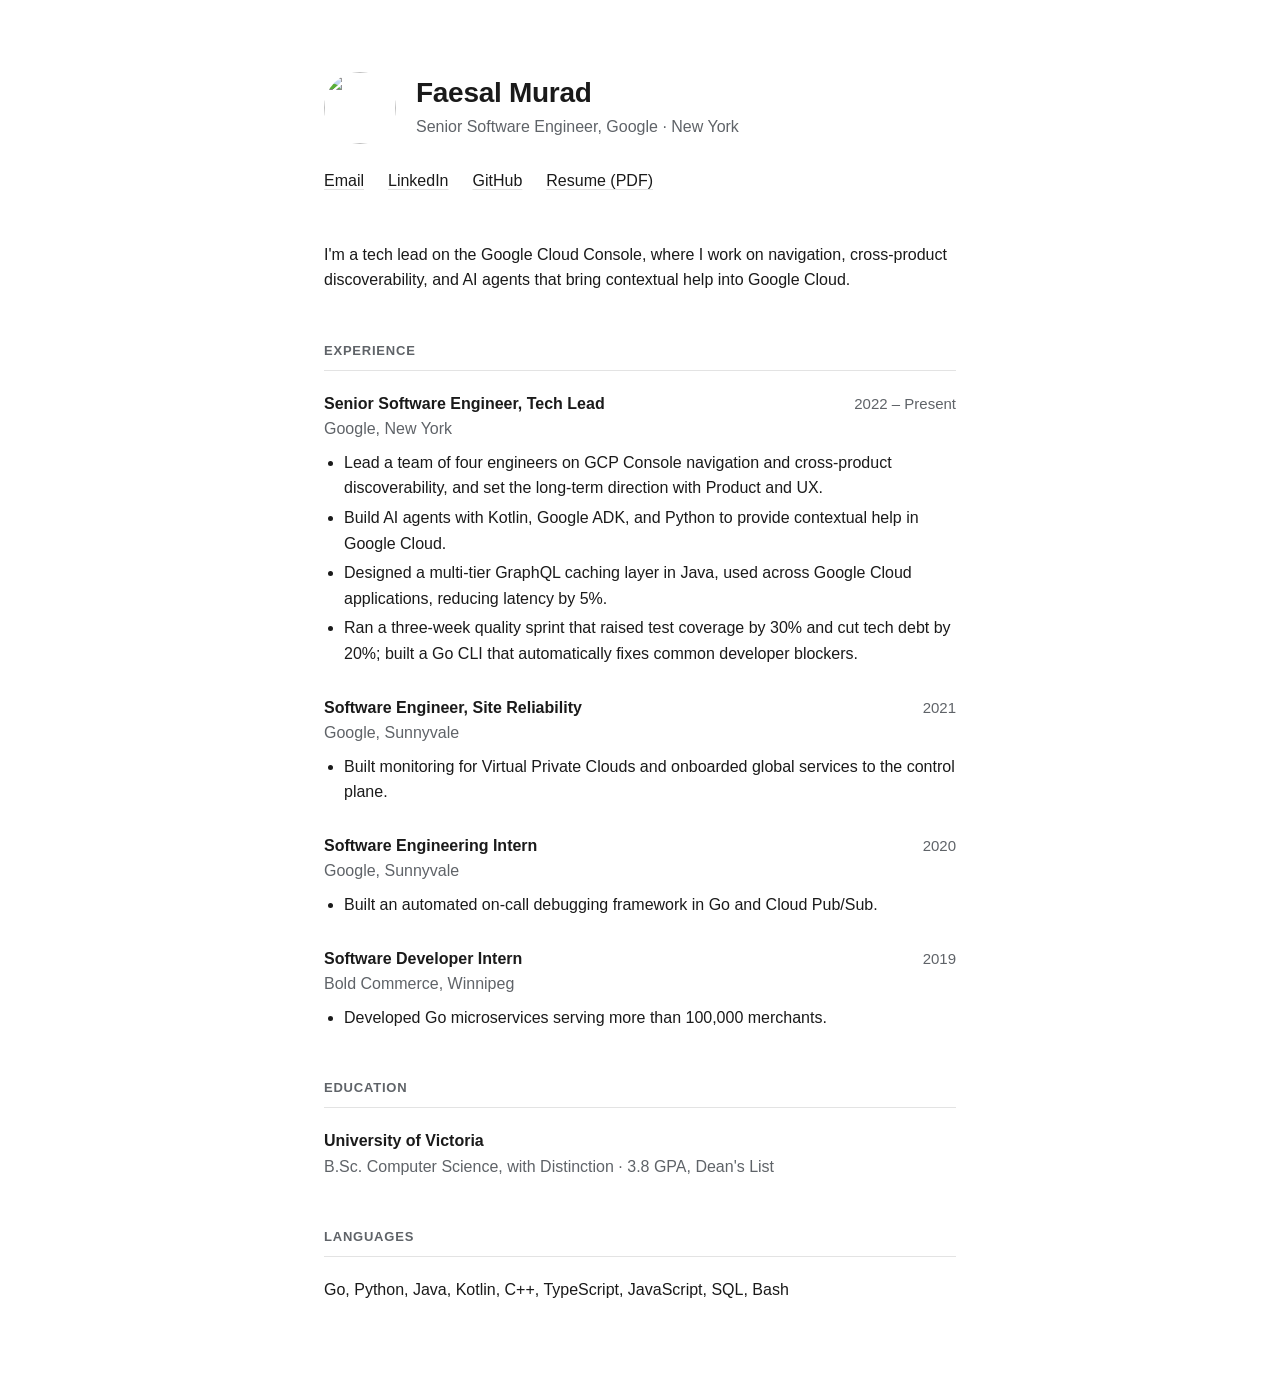
==== commit 4ebec289: "Simplify site to a plain, single-column layout Replace the animated, gradient-heavy design with a mi" ====
--- a/index.html
+++ b/index.html
@@ -1,251 +1,98 @@
 <!DOCTYPE html>
 <html lang="en">
+<head>
+  <meta charset="utf-8">
+  <meta name="viewport" content="width=device-width, initial-scale=1">
+  <title>Faesal Murad</title>
+  <meta name="description" content="Faesal Murad, Senior Software Engineer and Tech Lead at Google in New York.">
+  <link rel="stylesheet" href="assets/css/main.css?v=4">
+</head>
+<body>
+  <main>
+    <header class="intro">
+      <img class="photo" src="images/profile_picture.png" alt="" width="72" height="72">
+      <div>
+        <h1>Faesal Murad</h1>
+        <p class="role">Senior Software Engineer, Google <span class="nowrap">&middot; New York</span></p>
+      </div>
+    </header>
 
-<head>
-  <meta charset="utf-8" />
-  <meta name="viewport" content="width=device-width, initial-scale=1" />
-  <meta name="description" content="Faesal Murad — Senior Software Engineer and Tech Lead at Google in New York. AI agents, the Google Cloud Console, and systems at scale." />
-  <meta name="theme-color" content="#0b0d12" />
+    <nav class="links" aria-label="Contact">
+      <a href="mailto:faesalmurad@gmail.com">Email</a>
+      <a href="https://www.linkedin.com/in/faesalmurad/">LinkedIn</a>
+      <a href="https://github.com/faesalmurad">GitHub</a>
+      <a href="FaesalMuradResume.pdf?v=2026">Resume (PDF)</a>
+    </nav>
 
-  <title>Faesal Murad — Senior Software Engineer @ Google</title>
+    <section>
+      <p>I'm a tech lead on the Google Cloud Console, where I work on navigation, cross-product discoverability, and AI agents that bring contextual help into Google Cloud.</p>
+    </section>
 
-  <link rel="preconnect" href="https://fonts.googleapis.com" />
-  <link rel="preconnect" href="https://fonts.gstatic.com" crossorigin />
-  <link href="https://fonts.googleapis.com/css2?family=Inter:wght@300;400;500;600;700;800&family=JetBrains+Mono:wght@400;500;600&display=swap" rel="stylesheet" />
+    <section>
+      <h2>Experience</h2>
 
-  <link rel="stylesheet" href="https://cdnjs.cloudflare.com/ajax/libs/font-awesome/6.5.2/css/all.min.css" integrity="sha512-SnH5WK+bZxgPHs44uWIX+LLJAJ9/2PkPKZ5QiAj6Ta86w+fsb2TkcmfRyVX3pBnMFcV7oQPJkl9QevSCWr3W6A==" crossorigin="anonymous" referrerpolicy="no-referrer" />
-  <link rel="stylesheet" href="assets/css/main.css?v=3" />
-</head>
+      <div class="job">
+        <div class="job-head">
+          <h3>Senior Software Engineer, Tech Lead</h3>
+          <span class="dates">2022 – Present</span>
+        </div>
+        <p class="org">Google, New York</p>
+        <ul>
+          <li>Lead a team of four engineers on GCP Console navigation and cross-product discoverability, and set the long-term direction with Product and UX.</li>
+          <li>Build AI agents with Kotlin, Google ADK, and Python to provide contextual help in Google Cloud.</li>
+          <li>Designed a multi-tier GraphQL caching layer in Java, used across Google Cloud applications, reducing latency by 5%.</li>
+          <li>Ran a three-week quality sprint that raised test coverage by 30% and cut tech debt by 20%; built a Go CLI that automatically fixes common developer blockers.</li>
+        </ul>
+      </div>
 
-<body class="is-preload">
-  <div class="bg-mesh" aria-hidden="true">
-    <div class="blob blob-1"></div>
-    <div class="blob blob-2"></div>
-    <div class="blob blob-3"></div>
-    <div class="grid-overlay"></div>
-  </div>
+      <div class="job">
+        <div class="job-head">
+          <h3>Software Engineer, Site Reliability</h3>
+          <span class="dates">2021</span>
+        </div>
+        <p class="org">Google, Sunnyvale</p>
+        <ul>
+          <li>Built monitoring for Virtual Private Clouds and onboarded global services to the control plane.</li>
+        </ul>
+      </div>
 
-  <div class="cursor-glow" aria-hidden="true"></div>
+      <div class="job">
+        <div class="job-head">
+          <h3>Software Engineering Intern</h3>
+          <span class="dates">2020</span>
+        </div>
+        <p class="org">Google, Sunnyvale</p>
+        <ul>
+          <li>Built an automated on-call debugging framework in Go and Cloud Pub/Sub.</li>
+        </ul>
+      </div>
 
-  <nav class="nav" aria-label="Primary">
-    <a href="#top" class="nav-brand">
-      <span class="brand-dot"></span>
-      <span class="brand-text">faesal<span class="brand-accent">.me</span></span>
-    </a>
-    <ul class="nav-links">
-      <li><a href="#impact">Impact</a></li>
-      <li><a href="#work">Experience</a></li>
-      <li><a href="#contact">Contact</a></li>
-    </ul>
-    <div class="nav-actions">
-      <button id="theme-toggle" class="theme-toggle" aria-label="Toggle theme" title="Toggle theme">
-        <i class="fas fa-moon" aria-hidden="true"></i>
-      </button>
-      <a href="FaesalMuradResume.pdf?v=2026" class="btn btn-ghost btn-sm" target="_blank" rel="noopener">
-        <i class="fas fa-file-arrow-down" aria-hidden="true"></i>
-        <span>Resume</span>
-      </a>
-    </div>
-  </nav>
-
-  <main id="top">
-    <section class="hero">
-      <div class="hero-inner">
-        <div class="hero-row">
-          <div class="hero-copy">
-            <div class="hero-status reveal">
-              <span class="status-dot"></span>
-              <span>New York, NY</span>
-            </div>
-
-            <h1 class="hero-title reveal">
-              Hi, I'm <span class="grad-text">Faesal</span>.<br />
-              I build software that<br />
-              <span class="rotator">
-                <span class="rotator-track">
-                  <span>scales globally.</span>
-                  <span>moves fast.</span>
-                  <span>just works.</span>
-                  <span>scales globally.</span>
-                </span>
-              </span>
-            </h1>
-
-            <p class="hero-sub reveal">
-              Senior Software Engineer &amp; Tech Lead at <a class="link-pill" href="https://about.google/" target="_blank" rel="noopener"><i class="fab fa-google"></i><span>Google</span></a>. I lead work on the Google Cloud Console and build AI agents that make it contextual.
-            </p>
-
-            <div class="hero-cta reveal">
-              <a href="FaesalMuradResume.pdf?v=2026" class="btn btn-primary" target="_blank" rel="noopener">
-                <i class="fas fa-file-arrow-down"></i>
-                <span>Resume</span>
-              </a>
-              <a href="#contact" class="btn btn-ghost">
-                <span>Get in touch</span>
-              </a>
-            </div>
-          </div>
-
-          <aside class="hero-card glass reveal">
-            <div class="about-avatar">
-              <img src="images/profile_picture.png" alt="Faesal Murad" loading="lazy" />
-              <span class="avatar-ring"></span>
-            </div>
-            <h3>Faesal Murad</h3>
-            <p class="about-role">Senior SWE · Tech Lead · Google</p>
-            <ul class="about-tags">
-              <li>AI Agents</li>
-              <li>Google Cloud</li>
-              <li>Tech Lead</li>
-              <li>SRE</li>
-            </ul>
-            <div class="about-socials">
-              <a href="https://www.linkedin.com/in/faesalmurad/" aria-label="LinkedIn" target="_blank" rel="noopener"><i class="fab fa-linkedin-in"></i></a>
-              <a href="https://github.com/faesalmurad" aria-label="GitHub" target="_blank" rel="noopener"><i class="fab fa-github"></i></a>
-              <a href="mailto:faesalmurad@gmail.com" aria-label="Email"><i class="fas fa-envelope"></i></a>
-            </div>
-          </aside>
+      <div class="job">
+        <div class="job-head">
+          <h3>Software Developer Intern</h3>
+          <span class="dates">2019</span>
         </div>
+        <p class="org">Bold Commerce, Winnipeg</p>
+        <ul>
+          <li>Developed Go microservices serving more than 100,000 merchants.</li>
+        </ul>
       </div>
     </section>
 
-    <section id="impact" class="section section-tight">
-      <div class="section-head reveal">
-        <span class="eyebrow"><span class="eyebrow-line"></span>Impact</span>
-        <h2>Recent work at Google</h2>
-      </div>
-
-      <div class="impact-grid">
-        <article class="impact-card glass reveal">
-          <div class="impact-num">AI</div>
-          <h3>Agentic experiences</h3>
-          <p>Building AI agents with Kotlin, Google ADK and Python to bring contextual help into Google Cloud.</p>
-        </article>
-        <article class="impact-card glass reveal">
-          <div class="impact-num">4</div>
-          <h3>Engineers led</h3>
-          <p>Tech lead on GCP Console navigation and cross-product discoverability; set the long-term vision with Product &amp; UX.</p>
-        </article>
-        <article class="impact-card glass reveal">
-          <div class="impact-num">−5%</div>
-          <h3>Latency</h3>
-          <p>Architected a multi-tier GraphQL caching layer in Java, used across Google Cloud applications.</p>
-        </article>
-        <article class="impact-card glass reveal">
-          <div class="impact-num">+30%</div>
-          <h3>Test coverage</h3>
-          <p>Ran a 3-week quality sprint that also cut tech debt by 20%, plus a Go CLI that auto-fixes common dev blockers.</p>
-        </article>
+    <section>
+      <h2>Education</h2>
+      <div class="job">
+        <div class="job-head">
+          <h3>University of Victoria</h3>
+        </div>
+        <p class="org">B.Sc. Computer Science, with Distinction &middot; 3.8 GPA, Dean's List</p>
       </div>
     </section>
 
-    <section id="work" class="section section-tight">
-      <div class="work-grid">
-        <div class="work-col reveal">
-          <span class="eyebrow"><span class="eyebrow-line"></span>Experience</span>
-          <ol class="timeline timeline-compact">
-            <li class="timeline-item">
-              <div class="timeline-dot"><i class="fab fa-google"></i></div>
-              <div class="timeline-row">
-                <div class="timeline-head">
-                  <strong>Senior Software Engineer, Tech Lead</strong>
-                  <span class="timeline-when">2022 – Now</span>
-                </div>
-                <p>Google · New York — GCP Console, AI agents, GraphQL caching, developer tooling.</p>
-              </div>
-            </li>
-            <li class="timeline-item">
-              <div class="timeline-dot"><i class="fas fa-shield-halved"></i></div>
-              <div class="timeline-row">
-                <div class="timeline-head">
-                  <strong>Software Engineer, Site Reliability</strong>
-                  <span class="timeline-when">2021</span>
-                </div>
-                <p>Google · Sunnyvale — monitoring for Virtual Private Clouds; control-plane onboarding for global services.</p>
-              </div>
-            </li>
-            <li class="timeline-item">
-              <div class="timeline-dot"><i class="fas fa-bug"></i></div>
-              <div class="timeline-row">
-                <div class="timeline-head">
-                  <strong>Software Engineering Intern</strong>
-                  <span class="timeline-when">2020</span>
-                </div>
-                <p>Google · Sunnyvale — automated on-call debugging framework in Go and Cloud Pub/Sub.</p>
-              </div>
-            </li>
-            <li class="timeline-item">
-              <div class="timeline-dot"><i class="fas fa-store"></i></div>
-              <div class="timeline-row">
-                <div class="timeline-head">
-                  <strong>Software Developer Intern</strong>
-                  <span class="timeline-when">2019</span>
-                </div>
-                <p>Bold Commerce · Winnipeg — Go microservices serving 100,000+ merchants.</p>
-              </div>
-            </li>
-          </ol>
-        </div>
-
-        <div class="work-col reveal">
-          <span class="eyebrow"><span class="eyebrow-line"></span>Languages</span>
-          <div class="stack-chips">
-            <span class="chip"><i class="fas fa-code"></i>Go</span>
-            <span class="chip"><i class="fas fa-code"></i>Python</span>
-            <span class="chip"><i class="fas fa-code"></i>Java</span>
-            <span class="chip"><i class="fas fa-code"></i>Kotlin</span>
-            <span class="chip"><i class="fas fa-code"></i>C++</span>
-            <span class="chip"><i class="fas fa-code"></i>TypeScript</span>
-            <span class="chip"><i class="fas fa-code"></i>JavaScript</span>
-            <span class="chip"><i class="fas fa-code"></i>SQL</span>
-            <span class="chip"><i class="fas fa-code"></i>Bash</span>
-          </div>
-
-          <span class="eyebrow edu-eyebrow"><span class="eyebrow-line"></span>Education</span>
-          <div class="edu">
-            <strong>University of Victoria</strong>
-            <p>B.Sc. Computer Science, With Distinction · 3.8 GPA, Dean's List</p>
-          </div>
-        </div>
-      </div>
-    </section>
-
-    <section id="contact" class="section section-tight">
-      <div class="contact-card glass reveal">
-        <div class="contact-glow"></div>
-        <h2>Let's talk.</h2>
-        <p>AI agents, developer tools, or systems at scale — my inbox is open.</p>
-        <div class="contact-actions">
-          <a href="mailto:faesalmurad@gmail.com" class="btn btn-primary">
-            <i class="fas fa-envelope"></i><span>Say hello</span>
-          </a>
-          <a href="https://www.linkedin.com/in/faesalmurad/" class="btn btn-ghost" target="_blank" rel="noopener">
-            <i class="fab fa-linkedin-in"></i><span>LinkedIn</span>
-          </a>
-          <a href="FaesalMuradResume.pdf?v=2026" class="btn btn-ghost" target="_blank" rel="noopener">
-            <i class="fas fa-file-arrow-down"></i><span>Resume</span>
-          </a>
-        </div>
-      </div>
+    <section>
+      <h2>Languages</h2>
+      <p>Go, Python, Java, Kotlin, C++, TypeScript, JavaScript, SQL, Bash</p>
     </section>
   </main>
-
-  <footer class="footer">
-    <div class="footer-inner">
-      <span class="footer-brand">
-        <span class="brand-dot"></span>
-        Faesal Murad
-      </span>
-      <span class="footer-meta">© <span id="year"></span> · New York</span>
-      <div class="footer-socials">
-        <a href="https://www.linkedin.com/in/faesalmurad/" aria-label="LinkedIn" target="_blank" rel="noopener"><i class="fab fa-linkedin-in"></i></a>
-        <a href="https://github.com/faesalmurad" aria-label="GitHub" target="_blank" rel="noopener"><i class="fab fa-github"></i></a>
-        <a href="mailto:faesalmurad@gmail.com" aria-label="Email"><i class="fas fa-envelope"></i></a>
-      </div>
-    </div>
-  </footer>
-
-  <script src="assets/js/main.js"></script>
 </body>
-
 </html>
--- a/assets/css/main.css
+++ b/assets/css/main.css
@@ -1,1402 +1,116 @@
-/* =========================================================
-   Faesal Murad — portfolio
-   Modern dark/light theme, glassmorphism, gradients, motion
-   ========================================================= */
-
-/* ---------- Reset / base ---------- */
-*,
-*::before,
-*::after {
-  box-sizing: border-box;
+:root {
+  --text: #1a1a1a;
+  --muted: #5f6368;
+  --rule: #e3e3e3;
+  --link: #1a1a1a;
+  --bg: #ffffff;
 }
 
-html {
-  scroll-behavior: smooth;
-  -webkit-font-smoothing: antialiased;
-  -moz-osx-font-smoothing: grayscale;
-  text-rendering: optimizeLegibility;
+@media (prefers-color-scheme: dark) {
+  :root {
+    --text: #e8e8e8;
+    --muted: #9aa0a6;
+    --rule: #333333;
+    --link: #e8e8e8;
+    --bg: #121212;
+  }
 }
+
+* { box-sizing: border-box; }
+
+html { -webkit-text-size-adjust: 100%; }
 
 body {
   margin: 0;
-  min-height: 100vh;
-  font-family: 'Inter', -apple-system, BlinkMacSystemFont, 'Segoe UI', Roboto, sans-serif;
+  background: var(--bg);
+  color: var(--text);
+  font-family: -apple-system, BlinkMacSystemFont, "Segoe UI", Roboto, "Helvetica Neue", Arial, sans-serif;
   font-size: 16px;
   line-height: 1.6;
-  color: var(--fg);
-  background: var(--bg);
-  overflow-x: hidden;
-  transition: background-color 0.4s ease, color 0.4s ease;
 }
 
-img {
-  max-width: 100%;
-  display: block;
-}
-
-button {
-  font-family: inherit;
-  cursor: pointer;
-  background: none;
-  border: none;
-  color: inherit;
+main {
+  max-width: 680px;
+  margin: 0 auto;
+  padding: 72px 24px 96px;
 }
 
 a {
-  color: inherit;
-  text-decoration: none;
-  transition: color 0.2s ease;
+  color: var(--link);
+  text-decoration: underline;
+  text-decoration-color: var(--rule);
+  text-underline-offset: 3px;
 }
 
-ul {
-  list-style: none;
-  padding: 0;
-  margin: 0;
-}
+a:hover { text-decoration-color: currentColor; }
 
-::selection {
-  background: rgba(124, 92, 255, 0.35);
-  color: #fff;
-}
+h1, h2, h3 { margin: 0; font-weight: 600; }
 
-/* ---------- Theme tokens ---------- */
-:root {
-  /* dark default */
-  --bg: #0b0d12;
-  --bg-2: #11141b;
-  --surface: rgba(255, 255, 255, 0.04);
-  --surface-2: rgba(255, 255, 255, 0.06);
-  --border: rgba(255, 255, 255, 0.08);
-  --border-strong: rgba(255, 255, 255, 0.18);
-  --fg: #e7eaf2;
-  --fg-muted: #9aa3b2;
-  --fg-soft: #c8cdd9;
-
-  --accent-1: #7c5cff;   /* violet */
-  --accent-2: #38bdf8;   /* sky */
-  --accent-3: #f472b6;   /* pink */
-  --accent-warm: #fbbf24;
-
-  --grad-primary: linear-gradient(135deg, #7c5cff 0%, #38bdf8 50%, #f472b6 100%);
-  --grad-text: linear-gradient(135deg, #a78bfa 0%, #38bdf8 60%, #f472b6 100%);
-  --grad-border: linear-gradient(135deg, rgba(124, 92, 255, 0.6), rgba(56, 189, 248, 0.5), rgba(244, 114, 182, 0.5));
-
-  --shadow-sm: 0 4px 16px rgba(0, 0, 0, 0.25);
-  --shadow-md: 0 12px 40px rgba(0, 0, 0, 0.35);
-  --shadow-lg: 0 24px 80px rgba(0, 0, 0, 0.45);
-  --shadow-glow: 0 0 60px rgba(124, 92, 255, 0.35);
-
-  --radius-sm: 10px;
-  --radius: 16px;
-  --radius-lg: 24px;
-  --radius-xl: 32px;
-
-  --container: 1180px;
-  --header-h: 76px;
-}
-
-[data-theme='light'] {
-  --bg: #f6f7fb;
-  --bg-2: #ffffff;
-  --surface: rgba(255, 255, 255, 0.7);
-  --surface-2: rgba(255, 255, 255, 0.85);
-  --border: rgba(15, 23, 42, 0.08);
-  --border-strong: rgba(15, 23, 42, 0.15);
-  --fg: #0f172a;
-  --fg-muted: #5b6478;
-  --fg-soft: #2c3346;
-
-  --shadow-sm: 0 4px 16px rgba(15, 23, 42, 0.08);
-  --shadow-md: 0 12px 40px rgba(15, 23, 42, 0.10);
-  --shadow-lg: 0 24px 80px rgba(15, 23, 42, 0.14);
-  --shadow-glow: 0 0 60px rgba(124, 92, 255, 0.18);
-}
-
-/* Preload mask to avoid FOUC */
-body.is-preload * {
-  animation: none !important;
-  transition: none !important;
-}
-
-/* ---------- Animated background ---------- */
-.bg-mesh {
-  position: fixed;
-  inset: 0;
-  z-index: -2;
-  overflow: hidden;
-  pointer-events: none;
-  background:
-    radial-gradient(1000px 600px at 80% -10%, rgba(56, 189, 248, 0.10), transparent 60%),
-    radial-gradient(900px 500px at -10% 20%, rgba(124, 92, 255, 0.12), transparent 60%),
-    radial-gradient(700px 500px at 50% 110%, rgba(244, 114, 182, 0.10), transparent 60%),
-    var(--bg);
-}
-
-.blob {
-  position: absolute;
-  width: 520px;
-  height: 520px;
-  border-radius: 50%;
-  filter: blur(90px);
-  opacity: 0.55;
-  animation: float 18s ease-in-out infinite;
-  will-change: transform;
-}
-
-.blob-1 { top: -120px; left: -120px;   background: radial-gradient(circle at 30% 30%, #7c5cff, transparent 60%); }
-.blob-2 { top: 30%;    right: -160px;  background: radial-gradient(circle at 50% 50%, #38bdf8, transparent 60%); animation-delay: -6s; }
-.blob-3 { bottom: -160px; left: 25%;   background: radial-gradient(circle at 50% 50%, #f472b6, transparent 60%); animation-delay: -12s; }
-
-[data-theme='light'] .blob { opacity: 0.35; }
-
-.grid-overlay {
-  position: absolute;
-  inset: 0;
-  background-image:
-    linear-gradient(rgba(255, 255, 255, 0.04) 1px, transparent 1px),
-    linear-gradient(90deg, rgba(255, 255, 255, 0.04) 1px, transparent 1px);
-  background-size: 48px 48px;
-  mask-image: radial-gradient(ellipse at center, black 30%, transparent 75%);
-  -webkit-mask-image: radial-gradient(ellipse at center, black 30%, transparent 75%);
-  opacity: 0.5;
-}
-
-[data-theme='light'] .grid-overlay {
-  background-image:
-    linear-gradient(rgba(15, 23, 42, 0.05) 1px, transparent 1px),
-    linear-gradient(90deg, rgba(15, 23, 42, 0.05) 1px, transparent 1px);
-}
-
-@keyframes float {
-  0%, 100% { transform: translate3d(0, 0, 0) scale(1); }
-  33%      { transform: translate3d(40px, -30px, 0) scale(1.05); }
-  66%      { transform: translate3d(-30px, 40px, 0) scale(0.95); }
-}
-
-/* ---------- Cursor follower (desktop only) ---------- */
-.cursor-glow {
-  position: fixed;
-  top: 0;
-  left: 0;
-  width: 360px;
-  height: 360px;
-  border-radius: 50%;
-  pointer-events: none;
-  background: radial-gradient(circle, rgba(124, 92, 255, 0.18), rgba(56, 189, 248, 0.10) 35%, transparent 70%);
-  transform: translate(-50%, -50%);
-  z-index: -1;
-  opacity: 0;
-  transition: opacity 0.3s ease;
-  mix-blend-mode: screen;
-}
-
-[data-theme='light'] .cursor-glow {
-  background: radial-gradient(circle, rgba(124, 92, 255, 0.12), rgba(56, 189, 248, 0.06) 35%, transparent 70%);
-  mix-blend-mode: multiply;
-}
-
-@media (hover: hover) and (pointer: fine) {
-  .cursor-glow.is-active { opacity: 1; }
-}
-
-/* ---------- Navigation ---------- */
-.nav {
-  position: fixed;
-  top: 0;
-  left: 0;
-  right: 0;
-  height: var(--header-h);
-  display: flex;
-  align-items: center;
-  justify-content: space-between;
-  padding: 0 clamp(20px, 4vw, 48px);
-  z-index: 100;
-  backdrop-filter: blur(16px) saturate(140%);
-  -webkit-backdrop-filter: blur(16px) saturate(140%);
-  background: color-mix(in srgb, var(--bg) 70%, transparent);
-  border-bottom: 1px solid transparent;
-  transition: background 0.3s ease, border-color 0.3s ease, box-shadow 0.3s ease;
-}
-
-.nav.is-scrolled {
-  border-bottom-color: var(--border);
-  box-shadow: 0 4px 30px rgba(0, 0, 0, 0.18);
-}
-
-.nav-brand {
-  display: inline-flex;
-  align-items: center;
-  gap: 10px;
-  font-weight: 700;
-  letter-spacing: -0.01em;
-  font-size: 1.05rem;
-}
-
-.brand-dot {
-  width: 10px;
-  height: 10px;
-  border-radius: 50%;
-  background: var(--grad-primary);
-  box-shadow: 0 0 16px rgba(124, 92, 255, 0.6);
-  animation: pulse 2.6s ease-in-out infinite;
-}
-
-@keyframes pulse {
-  0%, 100% { transform: scale(1); box-shadow: 0 0 16px rgba(124, 92, 255, 0.6); }
-  50%      { transform: scale(1.2); box-shadow: 0 0 24px rgba(124, 92, 255, 0.9); }
-}
-
-.brand-text { color: var(--fg); }
-.brand-accent {
-  background: var(--grad-text);
-  -webkit-background-clip: text;
-  background-clip: text;
-  color: transparent;
-}
-
-.nav-links {
-  display: flex;
-  gap: clamp(8px, 2vw, 28px);
-  align-items: center;
-}
-
-.nav-links a {
-  color: var(--fg-muted);
-  font-size: 0.92rem;
-  font-weight: 500;
-  padding: 8px 12px;
-  border-radius: 999px;
-  position: relative;
-  transition: color 0.2s ease, background 0.2s ease;
-}
-
-.nav-links a:hover {
-  color: var(--fg);
-  background: var(--surface);
-}
-
-.nav-actions {
-  display: flex;
-  align-items: center;
-  gap: 10px;
-}
-
-.theme-toggle {
-  width: 38px;
-  height: 38px;
-  border-radius: 50%;
-  display: inline-flex;
-  align-items: center;
-  justify-content: center;
-  border: 1px solid var(--border);
-  background: var(--surface);
-  color: var(--fg);
-  transition: transform 0.3s ease, background 0.2s ease, border-color 0.2s ease;
-}
-
-.theme-toggle:hover {
-  transform: rotate(-15deg);
-  background: var(--surface-2);
-  border-color: var(--border-strong);
-}
-
-.theme-toggle i { font-size: 0.95rem; }
-
-@media (max-width: 720px) {
-  .nav-links { display: none; }
-}
-
-/* ---------- Buttons ---------- */
-.btn {
-  display: inline-flex;
-  align-items: center;
-  gap: 10px;
-  padding: 14px 22px;
-  border-radius: 999px;
-  font-weight: 600;
-  font-size: 0.95rem;
-  letter-spacing: -0.005em;
-  cursor: pointer;
-  border: 1px solid transparent;
-  transition: transform 0.2s ease, box-shadow 0.25s ease, background 0.25s ease, border-color 0.25s ease, color 0.2s ease;
-  white-space: nowrap;
-  position: relative;
-  overflow: hidden;
-}
-
-.btn-sm { padding: 10px 16px; font-size: 0.88rem; }
-
-.btn i { font-size: 0.9em; }
-
-.btn-primary {
-  color: #fff;
-  background: var(--grad-primary);
-  background-size: 180% 180%;
-  background-position: 0% 50%;
-  box-shadow: 0 12px 30px rgba(124, 92, 255, 0.35), inset 0 1px 0 rgba(255, 255, 255, 0.18);
-}
-
-.btn-primary:hover {
-  transform: translateY(-2px);
-  background-position: 100% 50%;
-  box-shadow: 0 18px 40px rgba(124, 92, 255, 0.45), inset 0 1px 0 rgba(255, 255, 255, 0.24);
-}
-
-.btn-ghost {
-  color: var(--fg);
-  background: var(--surface);
-  border-color: var(--border);
-  backdrop-filter: blur(8px);
-}
-
-.btn-ghost:hover {
-  background: var(--surface-2);
-  border-color: var(--border-strong);
-  transform: translateY(-2px);
-}
-
-/* ---------- Layout ---------- */
-.section {
-  max-width: var(--container);
-  margin: 0 auto;
-  padding: clamp(80px, 12vw, 140px) clamp(20px, 5vw, 48px);
-}
-
-.section-tight {
-  padding-top: clamp(28px, 4vw, 48px);
-  padding-bottom: clamp(28px, 4vw, 48px);
-}
-
-.section-head {
-  margin-bottom: clamp(24px, 4vw, 40px);
-  text-align: left;
-  max-width: 780px;
-}
-
-.eyebrow {
-  display: inline-flex;
-  align-items: center;
-  gap: 12px;
-  font-family: 'JetBrains Mono', ui-monospace, monospace;
-  font-size: 0.78rem;
-  letter-spacing: 0.18em;
-  text-transform: uppercase;
-  color: var(--fg-muted);
-  margin-bottom: 16px;
-}
-
-.eyebrow-line {
-  display: inline-block;
-  width: 28px;
-  height: 1px;
-  background: var(--grad-primary);
-}
-
-h1, h2, h3, h4 {
-  margin: 0;
-  letter-spacing: -0.022em;
-  color: var(--fg);
-  font-weight: 700;
-  line-height: 1.1;
-}
+h1 { font-size: 1.75rem; line-height: 1.2; letter-spacing: -0.01em; }
 
 h2 {
-  font-size: clamp(2rem, 4.2vw, 2.85rem);
-  font-weight: 700;
-}
-
-.section-sub {
-  margin-top: 14px;
-  color: var(--fg-muted);
-  font-size: 1.05rem;
-  max-width: 620px;
-}
-
-/* ---------- Hero ---------- */
-.hero {
-  min-height: min(720px, 88vh);
-  display: flex;
-  align-items: center;
-  justify-content: center;
-  padding: calc(var(--header-h) + 24px) clamp(20px, 5vw, 48px) 16px;
-  position: relative;
-}
-
-.hero-inner {
-  max-width: var(--container);
-  width: 100%;
-  margin: 0 auto;
-}
-
-.hero-row {
-  display: grid;
-  grid-template-columns: 1.4fr 1fr;
-  gap: clamp(32px, 5vw, 64px);
-  align-items: center;
-}
-
-@media (max-width: 900px) {
-  .hero-row { grid-template-columns: 1fr; }
-  .hero-card { max-width: 360px; margin: 0 auto; }
-}
-
-.hero-card {
-  padding: 24px;
-  text-align: center;
-}
-
-.hero-card .about-avatar {
-  width: 120px;
-  height: 120px;
-  margin-bottom: 14px;
-}
-
-.hero-card h3 {
-  font-size: 1.15rem;
-  margin-bottom: 2px;
-}
-
-.hero-status {
-  display: inline-flex;
-  align-items: center;
-  gap: 10px;
-  padding: 8px 14px;
-  border-radius: 999px;
-  background: var(--surface);
-  border: 1px solid var(--border);
-  font-size: 0.85rem;
-  color: var(--fg-soft);
-  font-family: 'JetBrains Mono', ui-monospace, monospace;
-  margin-bottom: 28px;
-  backdrop-filter: blur(8px);
-}
-
-.status-dot {
-  width: 8px;
-  height: 8px;
-  border-radius: 50%;
-  background: #34d399;
-  box-shadow: 0 0 0 0 rgba(52, 211, 153, 0.5);
-  animation: ping 2s cubic-bezier(0, 0, 0.2, 1) infinite;
-}
-
-@keyframes ping {
-  0%   { box-shadow: 0 0 0 0 rgba(52, 211, 153, 0.55); }
-  70%  { box-shadow: 0 0 0 12px rgba(52, 211, 153, 0); }
-  100% { box-shadow: 0 0 0 0 rgba(52, 211, 153, 0); }
-}
-
-.hero-title {
-  font-size: clamp(2rem, 5.2vw, 4rem);
-  font-weight: 800;
-  letter-spacing: -0.035em;
-  line-height: 1.05;
+  font-size: 0.8125rem;
+  text-transform: uppercase;
+  letter-spacing: 0.06em;
+  color: var(--muted);
+  padding-bottom: 8px;
+  border-bottom: 1px solid var(--rule);
   margin-bottom: 20px;
 }
 
-.grad-text {
-  background: var(--grad-text);
-  -webkit-background-clip: text;
-  background-clip: text;
-  color: transparent;
-  background-size: 200% 200%;
-  animation: shimmer 8s ease-in-out infinite;
+h3 { font-size: 1rem; }
+
+p { margin: 0; }
+
+section { margin-top: 48px; }
+
+.intro {
+  display: flex;
+  align-items: center;
+  gap: 20px;
 }
 
-@keyframes shimmer {
-  0%, 100% { background-position: 0% 50%; }
-  50%      { background-position: 100% 50%; }
+.photo {
+  width: 72px;
+  height: 72px;
+  border-radius: 50%;
+  object-fit: cover;
+  flex-shrink: 0;
 }
 
-.rotator {
-  display: inline-block;
-  height: 1.05em;
-  overflow: hidden;
-  vertical-align: bottom;
-  position: relative;
-}
+.role { color: var(--muted); margin-top: 4px; }
 
-.rotator-track {
-  display: flex;
-  flex-direction: column;
-  animation: rotate-words 9s cubic-bezier(0.83, 0, 0.17, 1) infinite;
-}
-
-.rotator-track span {
-  display: block;
-  height: 1.05em;
-  background: var(--grad-text);
-  -webkit-background-clip: text;
-  background-clip: text;
-  color: transparent;
-}
-
-@keyframes rotate-words {
-  0%, 25%   { transform: translateY(0); }
-  33%, 58%  { transform: translateY(-1.05em); }
-  66%, 91%  { transform: translateY(-2.10em); }
-  100%      { transform: translateY(-3.15em); }
-}
-
-.hero-sub {
-  font-size: clamp(1rem, 1.4vw, 1.1rem);
-  color: var(--fg-soft);
-  max-width: 640px;
-  margin-bottom: 28px;
-}
-
-.link-pill {
-  display: inline-flex;
-  align-items: center;
-  gap: 6px;
-  padding: 3px 10px;
-  border-radius: 999px;
-  background: var(--surface);
-  border: 1px solid var(--border);
-  font-weight: 600;
-  color: var(--fg);
-  transition: background 0.2s ease, border-color 0.2s ease, transform 0.2s ease;
-  vertical-align: baseline;
-}
-
-.link-pill:hover {
-  background: var(--surface-2);
-  border-color: var(--border-strong);
-  transform: translateY(-1px);
-}
-
-.hero-cta {
+.links {
   display: flex;
   flex-wrap: wrap;
-  gap: 12px;
-  margin-bottom: 0;
-}
-
-.hero-meta {
-  display: inline-flex;
-  align-items: center;
-  flex-wrap: wrap;
-  gap: clamp(16px, 3vw, 32px);
-  padding: 18px 24px;
-  border-radius: var(--radius);
-  background: var(--surface);
-  border: 1px solid var(--border);
-  backdrop-filter: blur(10px);
-  -webkit-backdrop-filter: blur(10px);
-}
-
-.meta-item {
-  display: inline-flex;
-  flex-direction: column;
-  gap: 2px;
-}
-
-.meta-num {
-  font-family: 'JetBrains Mono', ui-monospace, monospace;
-  font-size: 1.5rem;
-  font-weight: 700;
-  background: var(--grad-text);
-  -webkit-background-clip: text;
-  background-clip: text;
-  color: transparent;
-  line-height: 1;
-}
-
-.meta-label {
-  font-size: 0.78rem;
-  color: var(--fg-muted);
-  letter-spacing: 0.04em;
-}
-
-.meta-divider {
-  width: 1px;
-  height: 28px;
-  background: var(--border-strong);
-}
-
-.scroll-cue {
-  position: absolute;
-  bottom: 28px;
-  left: 50%;
-  transform: translateX(-50%);
-  width: 24px;
-  height: 38px;
-  border: 1.5px solid var(--border-strong);
-  border-radius: 14px;
-  display: inline-flex;
-  justify-content: center;
-  padding-top: 7px;
-  opacity: 0.7;
-  transition: opacity 0.2s ease;
-}
-
-.scroll-cue:hover { opacity: 1; }
-
-.scroll-cue span {
-  width: 3px;
-  height: 7px;
-  border-radius: 2px;
-  background: var(--fg-muted);
-  animation: scrollCue 1.6s ease-in-out infinite;
-}
-
-@keyframes scrollCue {
-  0%   { transform: translateY(0); opacity: 0; }
-  40%  { opacity: 1; }
-  100% { transform: translateY(12px); opacity: 0; }
-}
-
-/* ---------- Glass surface ---------- */
-.glass {
-  background: var(--surface);
-  border: 1px solid var(--border);
-  border-radius: var(--radius-lg);
-  backdrop-filter: blur(14px) saturate(140%);
-  -webkit-backdrop-filter: blur(14px) saturate(140%);
-  box-shadow: var(--shadow-sm);
-  position: relative;
-  overflow: hidden;
-}
-
-.glass::before {
-  content: '';
-  position: absolute;
-  inset: 0;
-  border-radius: inherit;
-  padding: 1px;
-  background: var(--grad-border);
-  -webkit-mask: linear-gradient(#000 0 0) content-box, linear-gradient(#000 0 0);
-          mask: linear-gradient(#000 0 0) content-box, linear-gradient(#000 0 0);
-  -webkit-mask-composite: xor;
-          mask-composite: exclude;
-  opacity: 0;
-  transition: opacity 0.4s ease;
-  pointer-events: none;
-}
-
-.glass:hover::before { opacity: 0.7; }
-
-/* ---------- About ---------- */
-.about-grid {
-  display: grid;
-  grid-template-columns: minmax(260px, 360px) 1fr;
-  gap: 48px;
-  align-items: start;
-}
-
-@media (max-width: 880px) {
-  .about-grid { grid-template-columns: 1fr; }
-}
-
-.about-card {
-  padding: 32px;
-  text-align: center;
-}
-
-.about-avatar {
-  position: relative;
-  width: 168px;
-  height: 168px;
-  margin: 0 auto 22px;
-  border-radius: 50%;
-}
-
-.about-avatar img {
-  width: 100%;
-  height: 100%;
-  object-fit: cover;
-  border-radius: 50%;
-  position: relative;
-  z-index: 1;
-  border: 3px solid var(--bg-2);
-}
-
-.avatar-ring {
-  position: absolute;
-  inset: -6px;
-  border-radius: 50%;
-  background: conic-gradient(from 0deg, #7c5cff, #38bdf8, #f472b6, #7c5cff);
-  filter: blur(2px);
-  opacity: 0.85;
-  animation: spin 12s linear infinite;
-}
-
-@keyframes spin {
-  to { transform: rotate(360deg); }
-}
-
-.about-card h3 {
-  font-size: 1.4rem;
-  margin-bottom: 4px;
-}
-
-.about-role {
-  color: var(--fg-muted);
-  font-family: 'JetBrains Mono', ui-monospace, monospace;
-  font-size: 0.85rem;
-  margin: 0 0 18px;
-}
-
-.about-tags {
-  display: flex;
-  flex-wrap: wrap;
-  justify-content: center;
-  gap: 6px;
-  margin-bottom: 20px;
-}
-
-.about-tags li {
-  font-size: 0.78rem;
-  padding: 5px 10px;
-  border-radius: 999px;
-  background: var(--surface-2);
-  border: 1px solid var(--border);
-  color: var(--fg-soft);
-}
-
-.about-socials {
-  display: inline-flex;
-  gap: 10px;
-}
-
-.about-socials a {
-  width: 38px;
-  height: 38px;
-  border-radius: 50%;
-  border: 1px solid var(--border);
-  display: inline-flex;
-  align-items: center;
-  justify-content: center;
-  color: var(--fg-soft);
-  transition: transform 0.2s ease, color 0.2s ease, border-color 0.2s ease, background 0.2s ease;
-}
-
-.about-socials a:hover {
-  color: #fff;
-  background: var(--grad-primary);
-  border-color: transparent;
-  transform: translateY(-3px);
-}
-
-.about-content .lede {
-  font-size: 1.35rem;
-  line-height: 1.5;
-  color: var(--fg);
-  margin: 0 0 20px;
-  font-weight: 500;
-  letter-spacing: -0.012em;
-}
-
-.about-content em {
-  font-style: normal;
-  background: var(--grad-text);
-  -webkit-background-clip: text;
-  background-clip: text;
-  color: transparent;
-  font-weight: 600;
-}
-
-.about-content p {
-  color: var(--fg-soft);
-  margin: 0 0 16px;
-  font-size: 1.02rem;
-}
-
-.about-cta {
-  display: flex;
-  flex-wrap: wrap;
-  gap: 12px;
+  gap: 8px 24px;
   margin-top: 24px;
 }
 
-/* ---------- Skills ---------- */
-.skills-grid {
-  display: grid;
-  grid-template-columns: repeat(auto-fit, minmax(220px, 1fr));
-  gap: 20px;
+.job + .job { margin-top: 28px; }
+
+.job-head {
+  display: flex;
+  justify-content: space-between;
+  align-items: baseline;
+  gap: 16px;
 }
 
-.skill-card {
-  padding: 28px;
-  transition: transform 0.3s ease, box-shadow 0.3s ease;
+.dates {
+  color: var(--muted);
+  font-size: 0.9375rem;
+  white-space: nowrap;
+  font-variant-numeric: tabular-nums;
 }
 
-.skill-card:hover {
-  transform: translateY(-6px);
-  box-shadow: var(--shadow-md);
+.org { color: var(--muted); }
+
+ul { margin: 8px 0 0; padding-left: 20px; }
+
+li + li { margin-top: 4px; }
+
+@media (max-width: 520px) {
+  main { padding: 40px 20px 64px; }
+  .job-head { flex-direction: column; gap: 0; }
 }
-
-.skill-icon {
-  width: 48px;
-  height: 48px;
-  border-radius: 12px;
-  display: inline-flex;
-  align-items: center;
-  justify-content: center;
-  background: var(--grad-primary);
-  color: #fff;
-  font-size: 1.15rem;
-  margin-bottom: 18px;
-  box-shadow: 0 8px 24px rgba(124, 92, 255, 0.35);
-}
-
-.skill-card h4 {
-  font-size: 1.1rem;
-  margin-bottom: 12px;
-}
-
-.skill-card ul li {
-  font-size: 0.92rem;
-  color: var(--fg-soft);
-  padding: 4px 0;
-  border-bottom: 1px dashed var(--border);
-}
-
-.skill-card ul li:last-child { border-bottom: none; }
-
-/* ---------- Experience timeline ---------- */
-.timeline {
-  position: relative;
-  padding-left: 28px;
-}
-
-.timeline::before {
-  content: '';
-  position: absolute;
-  left: 11px;
-  top: 8px;
-  bottom: 8px;
-  width: 2px;
-  background: linear-gradient(to bottom, var(--accent-1), var(--accent-2), var(--accent-3));
-  opacity: 0.5;
-  border-radius: 2px;
-}
-
-.timeline-item {
-  position: relative;
-  margin-bottom: 28px;
-}
-
-.timeline-item:last-child { margin-bottom: 0; }
-
-.timeline-dot {
-  position: absolute;
-  left: -28px;
-  top: 14px;
-  width: 24px;
-  height: 24px;
-  border-radius: 50%;
-  background: var(--bg-2);
-  border: 2px solid var(--accent-1);
-  display: inline-flex;
-  align-items: center;
-  justify-content: center;
-  color: var(--accent-1);
-  font-size: 0.62rem;
-  box-shadow: 0 0 0 4px var(--bg);
-  z-index: 1;
-}
-
-.timeline-card {
-  padding: 24px 26px;
-  transition: transform 0.25s ease, box-shadow 0.25s ease;
-}
-
-.timeline-card:hover {
-  transform: translateX(4px);
-  box-shadow: var(--shadow-md);
-}
-
-.timeline-meta {
-  display: flex;
-  flex-wrap: wrap;
-  gap: 12px;
-  font-family: 'JetBrains Mono', ui-monospace, monospace;
-  font-size: 0.78rem;
-  color: var(--fg-muted);
-  margin-bottom: 8px;
-}
-
-.timeline-when {
-  padding: 2px 10px;
-  border-radius: 999px;
-  background: var(--surface-2);
-  color: var(--fg);
-  border: 1px solid var(--border);
-}
-
-.timeline-card h3 {
-  font-size: 1.18rem;
-  margin-bottom: 8px;
-}
-
-.timeline-card p {
-  color: var(--fg-soft);
-  margin: 0;
-  font-size: 0.98rem;
-}
-
-/* ---------- Work: experience + stack ---------- */
-.work-grid {
-  display: grid;
-  grid-template-columns: 1.1fr 1fr;
-  gap: clamp(32px, 5vw, 56px);
-  align-items: start;
-}
-
-@media (max-width: 820px) {
-  .work-grid { grid-template-columns: 1fr; gap: 36px; }
-}
-
-.work-col .eyebrow { margin-bottom: 20px; }
-
-/* Compact timeline */
-.timeline-compact {
-  padding-left: 22px;
-}
-
-.timeline-compact::before {
-  content: '';
-  position: absolute;
-  left: 9px;
-  top: 6px;
-  bottom: 6px;
-  width: 2px;
-  background: linear-gradient(to bottom, var(--accent-1), var(--accent-2), var(--accent-3));
-  opacity: 0.5;
-  border-radius: 2px;
-}
-
-.timeline-compact .timeline-item {
-  margin-bottom: 18px;
-}
-
-.timeline-compact .timeline-dot {
-  left: -22px;
-  top: 2px;
-  width: 20px;
-  height: 20px;
-  font-size: 0.55rem;
-}
-
-.timeline-row {
-  padding: 2px 0 2px 6px;
-}
-
-.timeline-head {
-  display: flex;
-  align-items: center;
-  gap: 10px;
-  flex-wrap: wrap;
-  margin-bottom: 4px;
-}
-
-.timeline-head strong {
-  font-size: 1rem;
-  color: var(--fg);
-  letter-spacing: -0.01em;
-}
-
-.timeline-head .timeline-when {
-  padding: 2px 8px;
-  font-size: 0.7rem;
-}
-
-.timeline-row p {
-  color: var(--fg-soft);
-  margin: 0;
-  font-size: 0.92rem;
-  line-height: 1.5;
-}
-
-/* Stack chips */
-.stack-chips {
-  display: flex;
-  flex-wrap: wrap;
-  gap: 8px;
-}
-
-.chip {
-  display: inline-flex;
-  align-items: center;
-  gap: 6px;
-  padding: 7px 12px;
-  border-radius: 999px;
-  background: var(--surface);
-  border: 1px solid var(--border);
-  font-size: 0.82rem;
-  color: var(--fg-soft);
-  font-weight: 500;
-  transition: transform 0.2s ease, background 0.2s ease, border-color 0.2s ease, color 0.2s ease;
-}
-
-.chip:hover {
-  transform: translateY(-2px);
-  background: var(--surface-2);
-  border-color: var(--border-strong);
-  color: var(--fg);
-}
-
-.chip i {
-  font-size: 0.72rem;
-  background: var(--grad-text);
-  -webkit-background-clip: text;
-  background-clip: text;
-  color: transparent;
-}
-/* ---------- Projects ---------- */
-.projects-grid {
-  display: grid;
-  grid-template-columns: repeat(auto-fit, minmax(250px, 1fr));
-  gap: 18px;
-}
-
-.project-card {
-  display: flex;
-  flex-direction: column;
-  overflow: hidden;
-  transition: transform 0.4s ease, box-shadow 0.4s ease;
-  will-change: transform;
-}
-
-.project-card:hover {
-  transform: translateY(-8px);
-  box-shadow: var(--shadow-lg);
-}
-
-.project-media {
-  position: relative;
-  display: block;
-  aspect-ratio: 16 / 8;
-  overflow: hidden;
-  border-bottom: 1px solid var(--border);
-}
-
-.project-media img {
-  width: 100%;
-  height: 100%;
-  object-fit: cover;
-  transform: scale(1.02);
-  transition: transform 0.7s cubic-bezier(0.22, 1, 0.36, 1), filter 0.4s ease;
-  filter: saturate(0.9);
-}
-
-.project-card:hover .project-media img {
-  transform: scale(1.1);
-  filter: saturate(1.1);
-}
-
-.project-glow {
-  position: absolute;
-  inset: 0;
-  background: linear-gradient(180deg, transparent 40%, rgba(11, 13, 18, 0.65) 100%);
-  pointer-events: none;
-}
-
-[data-theme='light'] .project-glow {
-  background: linear-gradient(180deg, transparent 40%, rgba(255, 255, 255, 0.8) 100%);
-}
-
-.project-body {
-  padding: 18px 20px 20px;
-  flex: 1;
-  display: flex;
-  flex-direction: column;
-}
-
-.project-tags {
-  display: flex;
-  flex-wrap: wrap;
-  gap: 6px;
-  margin-bottom: 12px;
-}
-
-.project-tags span {
-  font-size: 0.72rem;
-  padding: 3px 9px;
-  border-radius: 999px;
-  background: var(--surface-2);
-  border: 1px solid var(--border);
-  color: var(--fg-soft);
-  font-family: 'JetBrains Mono', ui-monospace, monospace;
-  letter-spacing: 0.02em;
-}
-
-.project-body h3 {
-  font-size: 1.12rem;
-  margin-bottom: 10px;
-  letter-spacing: -0.018em;
-}
-
-.project-body p {
-  color: var(--fg-soft);
-  margin: 0 0 12px;
-  font-size: 0.9rem;
-  line-height: 1.5;
-  flex: 1;
-}
-
-.project-link {
-  display: inline-flex;
-  align-items: center;
-  gap: 8px;
-  font-weight: 600;
-  font-size: 0.92rem;
-  color: var(--fg);
-  align-self: flex-start;
-  position: relative;
-  padding: 8px 0;
-}
-
-.project-link i {
-  font-size: 0.85em;
-  transition: transform 0.25s ease;
-}
-
-.project-link::after {
-  content: '';
-  position: absolute;
-  left: 0;
-  bottom: 4px;
-  width: 0;
-  height: 1.5px;
-  background: var(--grad-primary);
-  transition: width 0.3s ease;
-}
-
-.project-card:hover .project-link::after { width: 100%; }
-.project-card:hover .project-link i { transform: translate(3px, -3px); }
-
-/* ---------- Contact ---------- */
-.contact-card {
-  padding: clamp(32px, 5vw, 48px);
-  text-align: center;
-  position: relative;
-  overflow: hidden;
-}
-
-.contact-glow {
-  position: absolute;
-  top: -120px;
-  left: 50%;
-  transform: translateX(-50%);
-  width: 520px;
-  height: 320px;
-  background: radial-gradient(closest-side, rgba(124, 92, 255, 0.45), transparent 70%);
-  filter: blur(40px);
-  pointer-events: none;
-  z-index: 0;
-}
-
-.contact-card .eyebrow,
-.contact-card h2,
-.contact-card p,
-.contact-actions {
-  position: relative;
-  z-index: 1;
-  justify-content: center;
-}
-
-.contact-card .eyebrow {
-  display: inline-flex;
-}
-
-.contact-card h2 {
-  font-size: clamp(2rem, 4.5vw, 3rem);
-  margin-bottom: 16px;
-}
-
-.contact-card p {
-  color: var(--fg-soft);
-  max-width: 600px;
-  margin: 0 auto 24px;
-  font-size: 1rem;
-}
-
-.contact-actions {
-  display: flex;
-  flex-wrap: wrap;
-  gap: 14px;
-  justify-content: center;
-}
-
-/* ---------- Footer ---------- */
-.footer {
-  border-top: 1px solid var(--border);
-  margin-top: 40px;
-}
-
-.footer-inner {
-  max-width: var(--container);
-  margin: 0 auto;
-  padding: 30px clamp(20px, 5vw, 48px);
-  display: flex;
-  align-items: center;
-  justify-content: space-between;
-  flex-wrap: wrap;
-  gap: 16px;
-  color: var(--fg-muted);
-  font-size: 0.88rem;
-}
-
-.footer-brand {
-  display: inline-flex;
-  align-items: center;
-  gap: 10px;
-  color: var(--fg);
-  font-weight: 600;
-}
-
-.footer-meta {
-  font-family: 'JetBrains Mono', ui-monospace, monospace;
-  font-size: 0.8rem;
-}
-
-.footer-socials {
-  display: inline-flex;
-  gap: 14px;
-}
-
-.footer-socials a {
-  width: 34px;
-  height: 34px;
-  border-radius: 50%;
-  display: inline-flex;
-  align-items: center;
-  justify-content: center;
-  border: 1px solid var(--border);
-  color: var(--fg-soft);
-  transition: color 0.2s ease, transform 0.2s ease, background 0.2s ease, border-color 0.2s ease;
-}
-
-.footer-socials a:hover {
-  color: #fff;
-  background: var(--grad-primary);
-  border-color: transparent;
-  transform: translateY(-2px);
-}
-
-/* ---------- Reveal animations ---------- */
-.reveal {
-  opacity: 0;
-  transform: translateY(24px);
-  transition: opacity 0.8s cubic-bezier(0.22, 1, 0.36, 1), transform 0.8s cubic-bezier(0.22, 1, 0.36, 1);
-}
-
-.reveal.is-visible {
-  opacity: 1;
-  transform: translateY(0);
-}
-
-.reveal:nth-child(2) { transition-delay: 0.05s; }
-.reveal:nth-child(3) { transition-delay: 0.10s; }
-.reveal:nth-child(4) { transition-delay: 0.15s; }
-.reveal:nth-child(5) { transition-delay: 0.20s; }
-
-/* ---------- 404 ---------- */
-.notfound {
-  min-height: 80vh;
-  display: flex;
-  flex-direction: column;
-  align-items: center;
-  justify-content: center;
-  text-align: center;
-  padding: 120px 24px;
-}
-
-.notfound h1 {
-  font-size: clamp(4rem, 16vw, 9rem);
-  background: var(--grad-text);
-  -webkit-background-clip: text;
-  background-clip: text;
-  color: transparent;
-  margin-bottom: 12px;
-  letter-spacing: -0.04em;
-}
-
-.notfound p {
-  color: var(--fg-muted);
-  font-size: 1.1rem;
-  margin-bottom: 28px;
-  max-width: 480px;
-}
-
-/* ---------- Reduced motion ---------- */
-@media (prefers-reduced-motion: reduce) {
-  *, *::before, *::after {
-    animation-duration: 0.001ms !important;
-    animation-iteration-count: 1 !important;
-    transition-duration: 0.001ms !important;
-    scroll-behavior: auto !important;
-  }
-  .blob { display: none; }
-  .reveal { opacity: 1 !important; transform: none !important; }
-}
-
-/* ---------- Small screens polish ---------- */
-@media (max-width: 560px) {
-  .hero-meta { padding: 14px 18px; }
-  .meta-divider { display: none; }
-  .nav-actions .btn span { display: none; }
-  .nav-actions .btn { padding: 10px 12px; }
-  .timeline { padding-left: 22px; }
-  .timeline-dot { left: -22px; width: 20px; height: 20px; }
-  .timeline::before { left: 9px; }
-}
-
-/* ---------- Impact ---------- */
-.impact-grid {
-  display: grid;
-  grid-template-columns: repeat(auto-fit, minmax(230px, 1fr));
-  gap: 18px;
-}
-
-.impact-card {
-  padding: 22px 22px 24px;
-  transition: transform 0.3s ease, box-shadow 0.3s ease;
-}
-
-.impact-card:hover {
-  transform: translateY(-6px);
-  box-shadow: var(--shadow-md);
-}
-
-.impact-num {
-  font-family: 'JetBrains Mono', ui-monospace, monospace;
-  font-size: 2rem;
-  font-weight: 700;
-  line-height: 1;
-  margin-bottom: 14px;
-  background: var(--grad-text);
-  -webkit-background-clip: text;
-  background-clip: text;
-  color: transparent;
-}
-
-.impact-card h3 {
-  font-size: 1.05rem;
-  margin-bottom: 8px;
-}
-
-.impact-card p {
-  margin: 0;
-  color: var(--fg-soft);
-  font-size: 0.9rem;
-  line-height: 1.5;
-}
-
-/* ---------- Education ---------- */
-.edu-eyebrow { margin-top: 32px; }
-
-.edu strong {
-  display: block;
-  color: var(--fg);
-  font-size: 1rem;
-  margin-bottom: 2px;
-}
-
-.edu p {
-  margin: 0;
-  color: var(--fg-soft);
-  font-size: 0.92rem;
-}
+.nowrap { white-space: nowrap; }
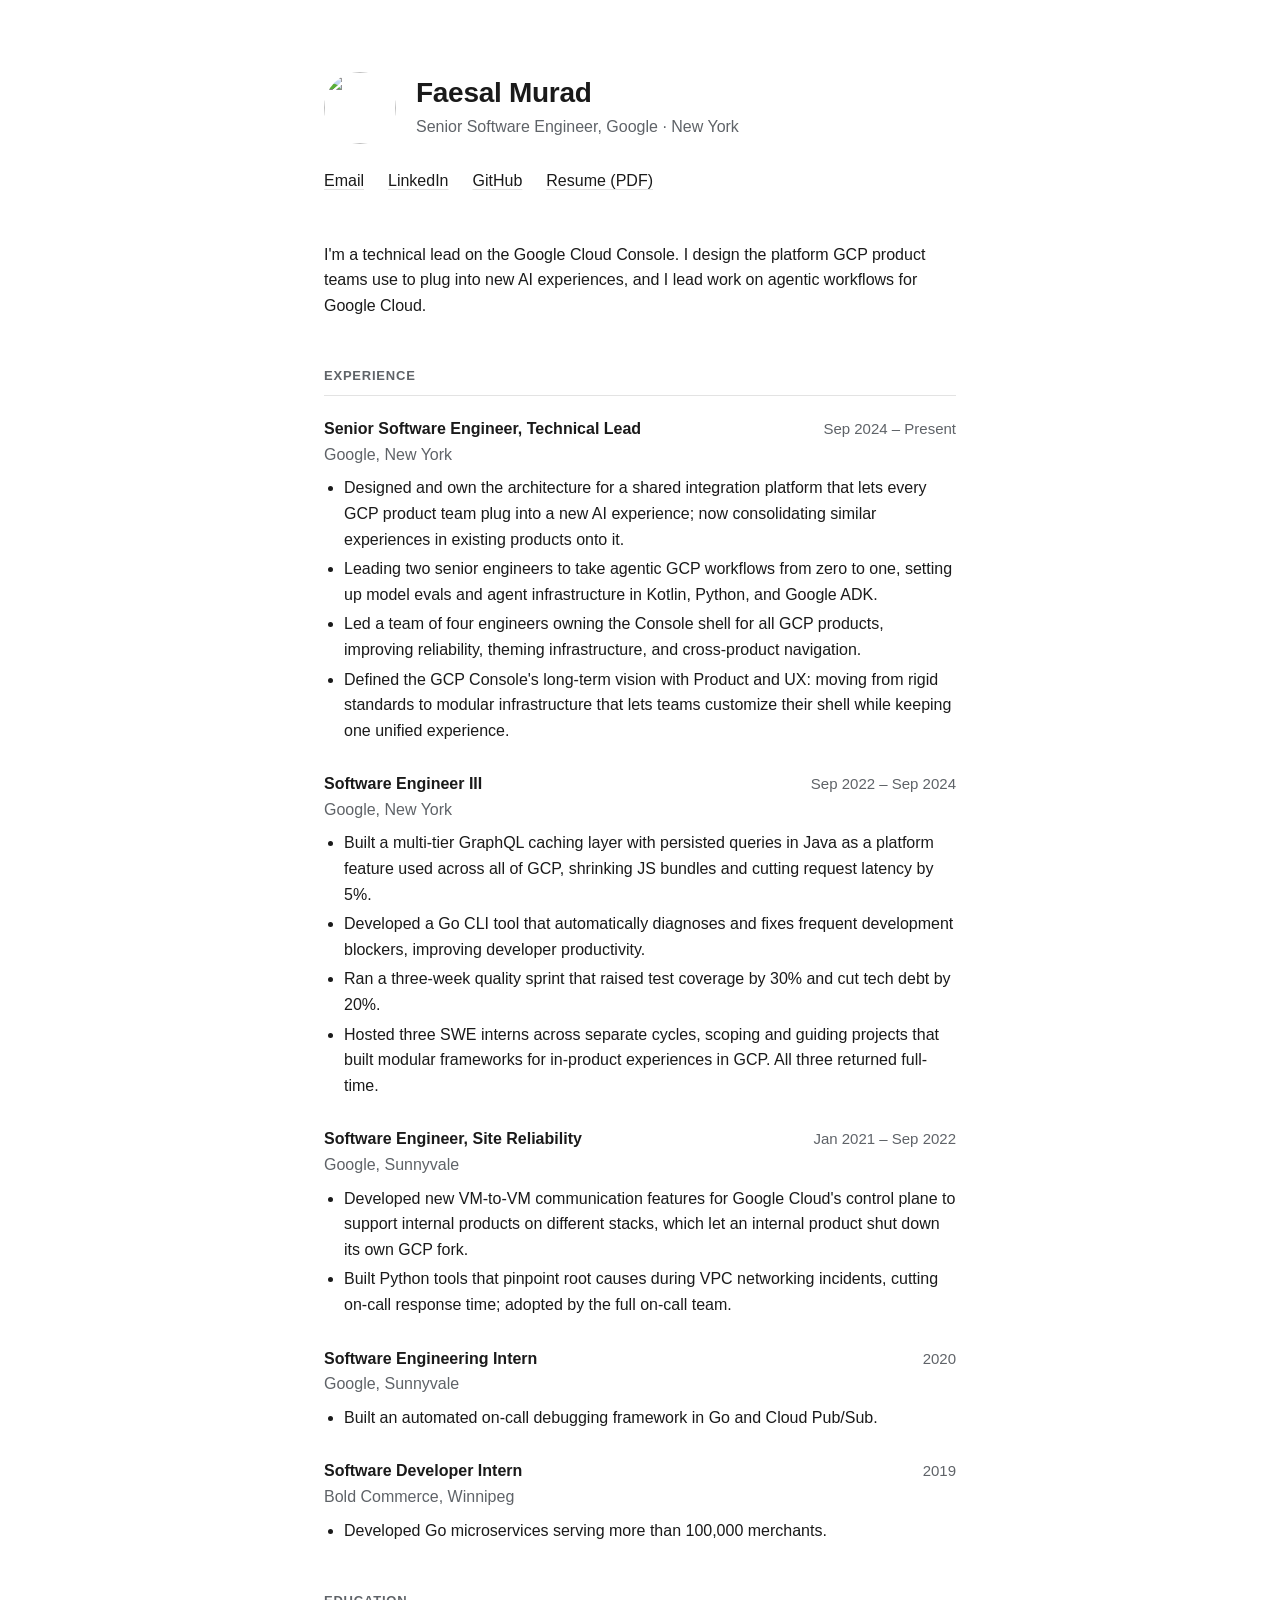
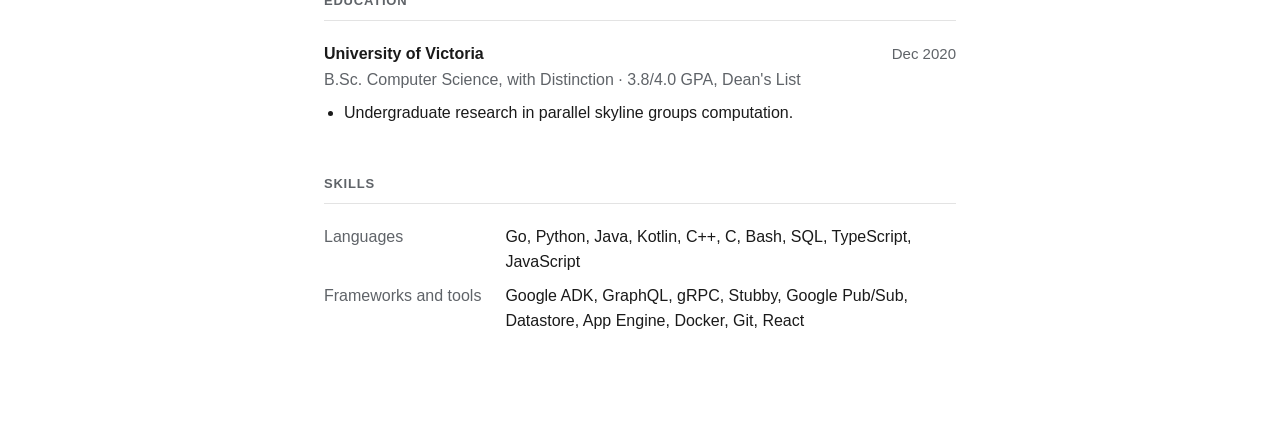
==== commit 18802ae9: "Update site and resume PDF to the latest resume Match roles, dates, bullets, education and skills to" ====
--- a/index.html
+++ b/index.html
@@ -4,8 +4,8 @@
   <meta charset="utf-8">
   <meta name="viewport" content="width=device-width, initial-scale=1">
   <title>Faesal Murad</title>
-  <meta name="description" content="Faesal Murad, Senior Software Engineer and Tech Lead at Google in New York.">
-  <link rel="stylesheet" href="assets/css/main.css?v=4">
+  <meta name="description" content="Faesal Murad, Senior Software Engineer and Technical Lead at Google in New York.">
+  <link rel="stylesheet" href="assets/css/main.css?v=5">
 </head>
 <body>
   <main>
@@ -21,11 +21,11 @@
       <a href="mailto:faesalmurad@gmail.com">Email</a>
       <a href="https://www.linkedin.com/in/faesalmurad/">LinkedIn</a>
       <a href="https://github.com/faesalmurad">GitHub</a>
-      <a href="FaesalMuradResume.pdf?v=2026">Resume (PDF)</a>
+      <a href="FaesalMuradResume.pdf?v=2026-11">Resume (PDF)</a>
     </nav>
 
     <section>
-      <p>I'm a tech lead on the Google Cloud Console, where I work on navigation, cross-product discoverability, and AI agents that bring contextual help into Google Cloud.</p>
+      <p>I'm a technical lead on the Google Cloud Console. I design the platform GCP product teams use to plug into new AI experiences, and I lead work on agentic workflows for Google Cloud.</p>
     </section>
 
     <section>
@@ -33,26 +33,41 @@
 
       <div class="job">
         <div class="job-head">
-          <h3>Senior Software Engineer, Tech Lead</h3>
-          <span class="dates">2022 – Present</span>
+          <h3>Senior Software Engineer, Technical Lead</h3>
+          <span class="dates">Sep 2024 – Present</span>
         </div>
         <p class="org">Google, New York</p>
         <ul>
-          <li>Lead a team of four engineers on GCP Console navigation and cross-product discoverability, and set the long-term direction with Product and UX.</li>
-          <li>Build AI agents with Kotlin, Google ADK, and Python to provide contextual help in Google Cloud.</li>
-          <li>Designed a multi-tier GraphQL caching layer in Java, used across Google Cloud applications, reducing latency by 5%.</li>
-          <li>Ran a three-week quality sprint that raised test coverage by 30% and cut tech debt by 20%; built a Go CLI that automatically fixes common developer blockers.</li>
+          <li>Designed and own the architecture for a shared integration platform that lets every GCP product team plug into a new AI experience; now consolidating similar experiences in existing products onto it.</li>
+          <li>Leading two senior engineers to take agentic GCP workflows from zero to one, setting up model evals and agent infrastructure in Kotlin, Python, and Google ADK.</li>
+          <li>Led a team of four engineers owning the Console shell for all GCP products, improving reliability, theming infrastructure, and cross-product navigation.</li>
+          <li>Defined the GCP Console's long-term vision with Product and UX: moving from rigid standards to modular infrastructure that lets teams customize their shell while keeping one unified experience.</li>
+        </ul>
+      </div>
+
+      <div class="job">
+        <div class="job-head">
+          <h3>Software Engineer III</h3>
+          <span class="dates">Sep 2022 – Sep 2024</span>
+        </div>
+        <p class="org">Google, New York</p>
+        <ul>
+          <li>Built a multi-tier GraphQL caching layer with persisted queries in Java as a platform feature used across all of GCP, shrinking JS bundles and cutting request latency by 5%.</li>
+          <li>Developed a Go CLI tool that automatically diagnoses and fixes frequent development blockers, improving developer productivity.</li>
+          <li>Ran a three-week quality sprint that raised test coverage by 30% and cut tech debt by 20%.</li>
+          <li>Hosted three SWE interns across separate cycles, scoping and guiding projects that built modular frameworks for in-product experiences in GCP. All three returned full-time.</li>
         </ul>
       </div>
 
       <div class="job">
         <div class="job-head">
           <h3>Software Engineer, Site Reliability</h3>
-          <span class="dates">2021</span>
+          <span class="dates">Jan 2021 – Sep 2022</span>
         </div>
         <p class="org">Google, Sunnyvale</p>
         <ul>
-          <li>Built monitoring for Virtual Private Clouds and onboarded global services to the control plane.</li>
+          <li>Developed new VM-to-VM communication features for Google Cloud's control plane to support internal products on different stacks, which let an internal product shut down its own GCP fork.</li>
+          <li>Built Python tools that pinpoint root causes during VPC networking incidents, cutting on-call response time; adopted by the full on-call team.</li>
         </ul>
       </div>
 
@@ -84,14 +99,23 @@
       <div class="job">
         <div class="job-head">
           <h3>University of Victoria</h3>
+          <span class="dates">Dec 2020</span>
         </div>
-        <p class="org">B.Sc. Computer Science, with Distinction &middot; 3.8 GPA, Dean's List</p>
+        <p class="org">B.Sc. Computer Science, with Distinction &middot; 3.8/4.0 GPA, Dean's List</p>
+        <ul>
+          <li>Undergraduate research in parallel skyline groups computation.</li>
+        </ul>
       </div>
     </section>
 
     <section>
-      <h2>Languages</h2>
-      <p>Go, Python, Java, Kotlin, C++, TypeScript, JavaScript, SQL, Bash</p>
+      <h2>Skills</h2>
+      <dl class="skills">
+        <dt>Languages</dt>
+        <dd>Go, Python, Java, Kotlin, C++, C, Bash, SQL, TypeScript, JavaScript</dd>
+        <dt>Frameworks and tools</dt>
+        <dd>Google ADK, GraphQL, gRPC, Stubby, Google Pub/Sub, Datastore, App Engine, Docker, Git, React</dd>
+      </dl>
     </section>
   </main>
 </body>
--- a/assets/css/main.css
+++ b/assets/css/main.css
@@ -114,3 +114,19 @@
   .job-head { flex-direction: column; gap: 0; }
 }
 .nowrap { white-space: nowrap; }
+
+.skills {
+  display: grid;
+  grid-template-columns: max-content 1fr;
+  gap: 8px 24px;
+  margin: 0;
+}
+
+.skills dt { color: var(--muted); }
+
+.skills dd { margin: 0; min-width: 0; }
+
+@media (max-width: 520px) {
+  .skills { grid-template-columns: 1fr; gap: 0; }
+  .skills dd + dt { margin-top: 12px; }
+}
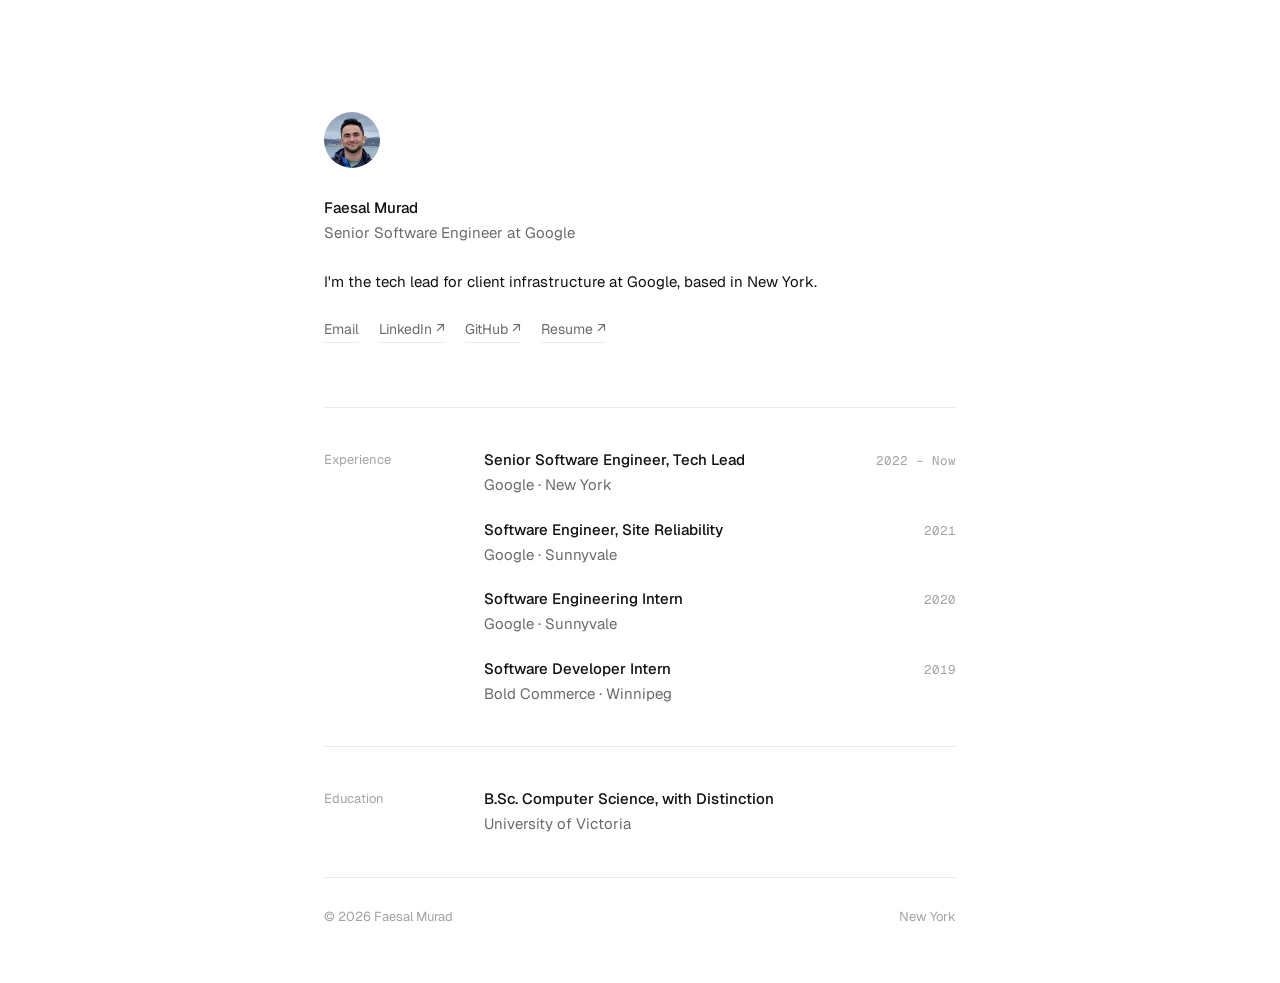
==== commit 0afc2836: "Minimal redesign: summary, experience, education Replace the gradient/glass layout with a single qui" ====
--- a/index.html
+++ b/index.html
@@ -1,122 +1,74 @@
 <!DOCTYPE html>
 <html lang="en">
+
 <head>
-  <meta charset="utf-8">
-  <meta name="viewport" content="width=device-width, initial-scale=1">
+  <meta charset="utf-8" />
+  <meta name="viewport" content="width=device-width, initial-scale=1" />
+  <meta name="description" content="Faesal Murad is a Senior Software Engineer at Google in New York, tech lead for client infrastructure." />
+  <meta name="color-scheme" content="light dark" />
+  <meta name="theme-color" content="#ffffff" media="(prefers-color-scheme: light)" />
+  <meta name="theme-color" content="#0c0c0c" media="(prefers-color-scheme: dark)" />
+
   <title>Faesal Murad</title>
-  <meta name="description" content="Faesal Murad, Senior Software Engineer and Technical Lead at Google in New York.">
-  <link rel="stylesheet" href="assets/css/main.css?v=5">
+
+  <link rel="preconnect" href="https://fonts.googleapis.com" />
+  <link rel="preconnect" href="https://fonts.gstatic.com" crossorigin />
+  <link href="https://fonts.googleapis.com/css2?family=Geist:wght@400;500&family=Geist+Mono:wght@400&display=swap" rel="stylesheet" />
+  <link rel="stylesheet" href="assets/css/main.css?v=4" />
 </head>
+
 <body>
-  <main>
+  <main class="wrap">
     <header class="intro">
-      <img class="photo" src="images/profile_picture.png" alt="" width="72" height="72">
-      <div>
-        <h1>Faesal Murad</h1>
-        <p class="role">Senior Software Engineer, Google <span class="nowrap">&middot; New York</span></p>
-      </div>
+      <img class="avatar" src="images/avatar.jpg" width="56" height="56" alt="Faesal Murad" />
+      <h1>Faesal Murad</h1>
+      <p class="role">Senior Software Engineer at Google</p>
+      <p class="summary">I'm the tech lead for client infrastructure at Google, based in New York.</p>
+      <nav class="links" aria-label="Links">
+        <a href="mailto:faesalmurad@gmail.com">Email</a>
+        <a href="https://www.linkedin.com/in/faesalmurad/" target="_blank" rel="noopener">LinkedIn</a>
+        <a href="https://github.com/faesalmurad" target="_blank" rel="noopener">GitHub</a>
+        <a href="FaesalMuradResume.pdf?v=2026" target="_blank" rel="noopener">Resume</a>
+      </nav>
     </header>
-
-    <nav class="links" aria-label="Contact">
-      <a href="mailto:faesalmurad@gmail.com">Email</a>
-      <a href="https://www.linkedin.com/in/faesalmurad/">LinkedIn</a>
-      <a href="https://github.com/faesalmurad">GitHub</a>
-      <a href="FaesalMuradResume.pdf?v=2026-11">Resume (PDF)</a>
-    </nav>
-
-    <section>
-      <p>I'm a technical lead on the Google Cloud Console. I design the platform GCP product teams use to plug into new AI experiences, and I lead work on agentic workflows for Google Cloud.</p>
-    </section>
 
     <section>
       <h2>Experience</h2>
-
-      <div class="job">
-        <div class="job-head">
-          <h3>Senior Software Engineer, Technical Lead</h3>
-          <span class="dates">Sep 2024 – Present</span>
-        </div>
-        <p class="org">Google, New York</p>
-        <ul>
-          <li>Designed and own the architecture for a shared integration platform that lets every GCP product team plug into a new AI experience; now consolidating similar experiences in existing products onto it.</li>
-          <li>Leading two senior engineers to take agentic GCP workflows from zero to one, setting up model evals and agent infrastructure in Kotlin, Python, and Google ADK.</li>
-          <li>Led a team of four engineers owning the Console shell for all GCP products, improving reliability, theming infrastructure, and cross-product navigation.</li>
-          <li>Defined the GCP Console's long-term vision with Product and UX: moving from rigid standards to modular infrastructure that lets teams customize their shell while keeping one unified experience.</li>
-        </ul>
-      </div>
-
-      <div class="job">
-        <div class="job-head">
-          <h3>Software Engineer III</h3>
-          <span class="dates">Sep 2022 – Sep 2024</span>
-        </div>
-        <p class="org">Google, New York</p>
-        <ul>
-          <li>Built a multi-tier GraphQL caching layer with persisted queries in Java as a platform feature used across all of GCP, shrinking JS bundles and cutting request latency by 5%.</li>
-          <li>Developed a Go CLI tool that automatically diagnoses and fixes frequent development blockers, improving developer productivity.</li>
-          <li>Ran a three-week quality sprint that raised test coverage by 30% and cut tech debt by 20%.</li>
-          <li>Hosted three SWE interns across separate cycles, scoping and guiding projects that built modular frameworks for in-product experiences in GCP. All three returned full-time.</li>
-        </ul>
-      </div>
-
-      <div class="job">
-        <div class="job-head">
-          <h3>Software Engineer, Site Reliability</h3>
-          <span class="dates">Jan 2021 – Sep 2022</span>
-        </div>
-        <p class="org">Google, Sunnyvale</p>
-        <ul>
-          <li>Developed new VM-to-VM communication features for Google Cloud's control plane to support internal products on different stacks, which let an internal product shut down its own GCP fork.</li>
-          <li>Built Python tools that pinpoint root causes during VPC networking incidents, cutting on-call response time; adopted by the full on-call team.</li>
-        </ul>
-      </div>
-
-      <div class="job">
-        <div class="job-head">
-          <h3>Software Engineering Intern</h3>
-          <span class="dates">2020</span>
-        </div>
-        <p class="org">Google, Sunnyvale</p>
-        <ul>
-          <li>Built an automated on-call debugging framework in Go and Cloud Pub/Sub.</li>
-        </ul>
-      </div>
-
-      <div class="job">
-        <div class="job-head">
-          <h3>Software Developer Intern</h3>
-          <span class="dates">2019</span>
-        </div>
-        <p class="org">Bold Commerce, Winnipeg</p>
-        <ul>
-          <li>Developed Go microservices serving more than 100,000 merchants.</li>
-        </ul>
-      </div>
+      <ol class="rows">
+        <li>
+          <div class="row-head"><strong>Senior Software Engineer, Tech Lead</strong><span class="meta">2022 – Now</span></div>
+          <p>Google · New York</p>
+        </li>
+        <li>
+          <div class="row-head"><strong>Software Engineer, Site Reliability</strong><span class="meta">2021</span></div>
+          <p>Google · Sunnyvale</p>
+        </li>
+        <li>
+          <div class="row-head"><strong>Software Engineering Intern</strong><span class="meta">2020</span></div>
+          <p>Google · Sunnyvale</p>
+        </li>
+        <li>
+          <div class="row-head"><strong>Software Developer Intern</strong><span class="meta">2019</span></div>
+          <p>Bold Commerce · Winnipeg</p>
+        </li>
+      </ol>
     </section>
 
     <section>
       <h2>Education</h2>
-      <div class="job">
-        <div class="job-head">
-          <h3>University of Victoria</h3>
-          <span class="dates">Dec 2020</span>
-        </div>
-        <p class="org">B.Sc. Computer Science, with Distinction &middot; 3.8/4.0 GPA, Dean's List</p>
-        <ul>
-          <li>Undergraduate research in parallel skyline groups computation.</li>
-        </ul>
-      </div>
+      <ol class="rows">
+        <li>
+          <div class="row-head"><strong>B.Sc. Computer Science, with Distinction</strong></div>
+          <p>University of Victoria</p>
+        </li>
+      </ol>
     </section>
 
-    <section>
-      <h2>Skills</h2>
-      <dl class="skills">
-        <dt>Languages</dt>
-        <dd>Go, Python, Java, Kotlin, C++, C, Bash, SQL, TypeScript, JavaScript</dd>
-        <dt>Frameworks and tools</dt>
-        <dd>Google ADK, GraphQL, gRPC, Stubby, Google Pub/Sub, Datastore, App Engine, Docker, Git, React</dd>
-      </dl>
-    </section>
+    <footer>
+      <span>© 2026 Faesal Murad</span>
+      <span>New York</span>
+    </footer>
   </main>
 </body>
+
 </html>
--- a/assets/css/main.css
+++ b/assets/css/main.css
@@ -1,132 +1,192 @@
+/* faesal.me */
+
 :root {
-  --text: #1a1a1a;
-  --muted: #5f6368;
-  --rule: #e3e3e3;
-  --link: #1a1a1a;
   --bg: #ffffff;
+  --fg: #111111;
+  --muted: #6b6b6b;
+  --faint: #a3a3a3;
+  --line: #ececec;
 }
 
 @media (prefers-color-scheme: dark) {
   :root {
-    --text: #e8e8e8;
-    --muted: #9aa0a6;
-    --rule: #333333;
-    --link: #e8e8e8;
-    --bg: #121212;
+    --bg: #0c0c0c;
+    --fg: #ededed;
+    --muted: #a0a0a0;
+    --faint: #6a6a6a;
+    --line: #1f1f1f;
   }
 }
 
-* { box-sizing: border-box; }
+*,
+*::before,
+*::after {
+  box-sizing: border-box;
+  margin: 0;
+  padding: 0;
+}
 
-html { -webkit-text-size-adjust: 100%; }
+html {
+  -webkit-text-size-adjust: 100%;
+}
 
 body {
-  margin: 0;
   background: var(--bg);
-  color: var(--text);
-  font-family: -apple-system, BlinkMacSystemFont, "Segoe UI", Roboto, "Helvetica Neue", Arial, sans-serif;
-  font-size: 16px;
-  line-height: 1.6;
-}
-
-main {
-  max-width: 680px;
-  margin: 0 auto;
-  padding: 72px 24px 96px;
+  color: var(--fg);
+  font: 15px/1.65 "Geist", system-ui, -apple-system, "Segoe UI", sans-serif;
+  -webkit-font-smoothing: antialiased;
+  -moz-osx-font-smoothing: grayscale;
 }
 
 a {
-  color: var(--link);
-  text-decoration: underline;
-  text-decoration-color: var(--rule);
-  text-underline-offset: 3px;
+  color: inherit;
+  text-decoration: none;
 }
 
-a:hover { text-decoration-color: currentColor; }
-
-h1, h2, h3 { margin: 0; font-weight: 600; }
-
-h1 { font-size: 1.75rem; line-height: 1.2; letter-spacing: -0.01em; }
-
-h2 {
-  font-size: 0.8125rem;
-  text-transform: uppercase;
-  letter-spacing: 0.06em;
-  color: var(--muted);
-  padding-bottom: 8px;
-  border-bottom: 1px solid var(--rule);
-  margin-bottom: 20px;
+a:focus-visible {
+  outline: 2px solid var(--fg);
+  outline-offset: 3px;
+  border-radius: 2px;
 }
 
-h3 { font-size: 1rem; }
+.wrap {
+  max-width: 680px;
+  margin: 0 auto;
+  padding: 0 24px;
+}
 
-p { margin: 0; }
-
-section { margin-top: 48px; }
+/* Intro */
 
 .intro {
-  display: flex;
-  align-items: center;
-  gap: 20px;
+  padding: 112px 0 64px;
 }
 
-.photo {
-  width: 72px;
-  height: 72px;
+.avatar {
+  display: block;
+  width: 56px;
+  height: 56px;
   border-radius: 50%;
-  object-fit: cover;
-  flex-shrink: 0;
+  margin-bottom: 28px;
 }
 
-.role { color: var(--muted); margin-top: 4px; }
+.intro h1 {
+  font-size: 15px;
+  font-weight: 500;
+}
+
+.role {
+  color: var(--muted);
+}
+
+.summary {
+  margin-top: 24px;
+  max-width: 54ch;
+}
 
 .links {
   display: flex;
   flex-wrap: wrap;
-  gap: 8px 24px;
+  gap: 8px 20px;
   margin-top: 24px;
+  font-size: 14px;
 }
 
-.job + .job { margin-top: 28px; }
+.links a {
+  color: var(--muted);
+  border-bottom: 1px solid var(--line);
+  padding-bottom: 1px;
+  transition: color 0.15s, border-color 0.15s;
+}
 
-.job-head {
+.links a[target="_blank"]::after {
+  content: " ↗";
+}
+
+.links a:hover {
+  color: var(--fg);
+  border-color: var(--fg);
+}
+
+/* Sections */
+
+section {
+  display: grid;
+  grid-template-columns: 136px 1fr;
+  gap: 0 24px;
+  padding: 40px 0;
+  border-top: 1px solid var(--line);
+}
+
+section > h2 {
+  font-size: 13px;
+  font-weight: 400;
+  color: var(--faint);
+  padding-top: 1px;
+}
+
+.rows {
+  list-style: none;
+  display: grid;
+  gap: 20px;
+}
+
+.row-head {
   display: flex;
   justify-content: space-between;
   align-items: baseline;
   gap: 16px;
 }
 
-.dates {
-  color: var(--muted);
-  font-size: 0.9375rem;
-  white-space: nowrap;
-  font-variant-numeric: tabular-nums;
+.row-head strong {
+  font-weight: 500;
 }
 
-.org { color: var(--muted); }
-
-ul { margin: 8px 0 0; padding-left: 20px; }
-
-li + li { margin-top: 4px; }
-
-@media (max-width: 520px) {
-  main { padding: 40px 20px 64px; }
-  .job-head { flex-direction: column; gap: 0; }
-}
-.nowrap { white-space: nowrap; }
-
-.skills {
-  display: grid;
-  grid-template-columns: max-content 1fr;
-  gap: 8px 24px;
-  margin: 0;
+.meta {
+  font-family: "Geist Mono", ui-monospace, monospace;
+  font-size: 12.5px;
+  color: var(--faint);
+  white-space: nowrap;
 }
 
-.skills dt { color: var(--muted); }
+.rows p {
+  color: var(--muted);
+}
 
-.skills dd { margin: 0; min-width: 0; }
+/* Footer */
 
-@media (max-width: 520px) {
-  .skills { grid-template-columns: 1fr; gap: 0; }
-  .skills dd + dt { margin-top: 12px; }
+footer {
+  display: flex;
+  justify-content: space-between;
+  padding: 28px 0 56px;
+  border-top: 1px solid var(--line);
+  color: var(--faint);
+  font-size: 13px;
 }
+
+/* 404 */
+
+.notfound {
+  padding: 112px 0 64px;
+}
+
+.notfound h1 {
+  font-size: 15px;
+  font-weight: 500;
+}
+
+.notfound p {
+  color: var(--muted);
+}
+
+@media (max-width: 600px) {
+  .intro,
+  .notfound {
+    padding: 64px 0 48px;
+  }
+
+  section {
+    grid-template-columns: 1fr;
+    gap: 16px;
+    padding: 32px 0;
+  }
+}
